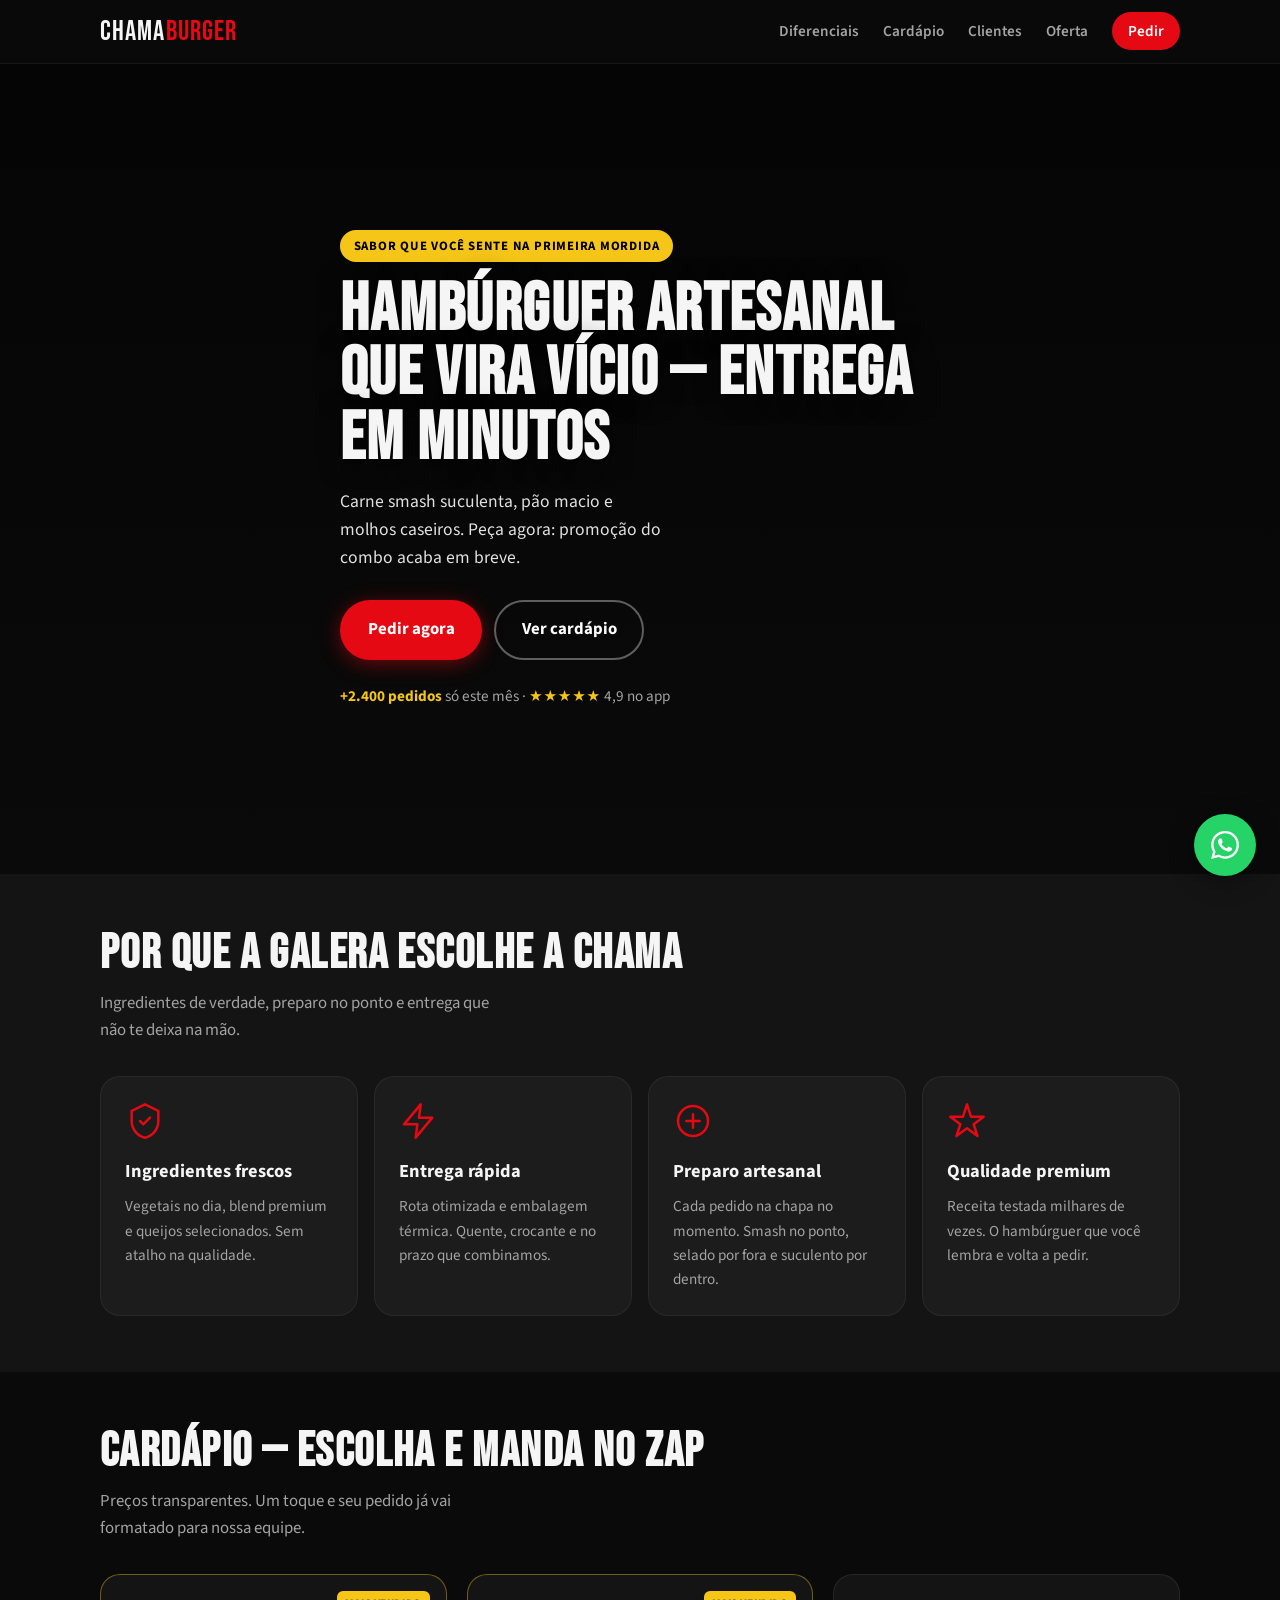
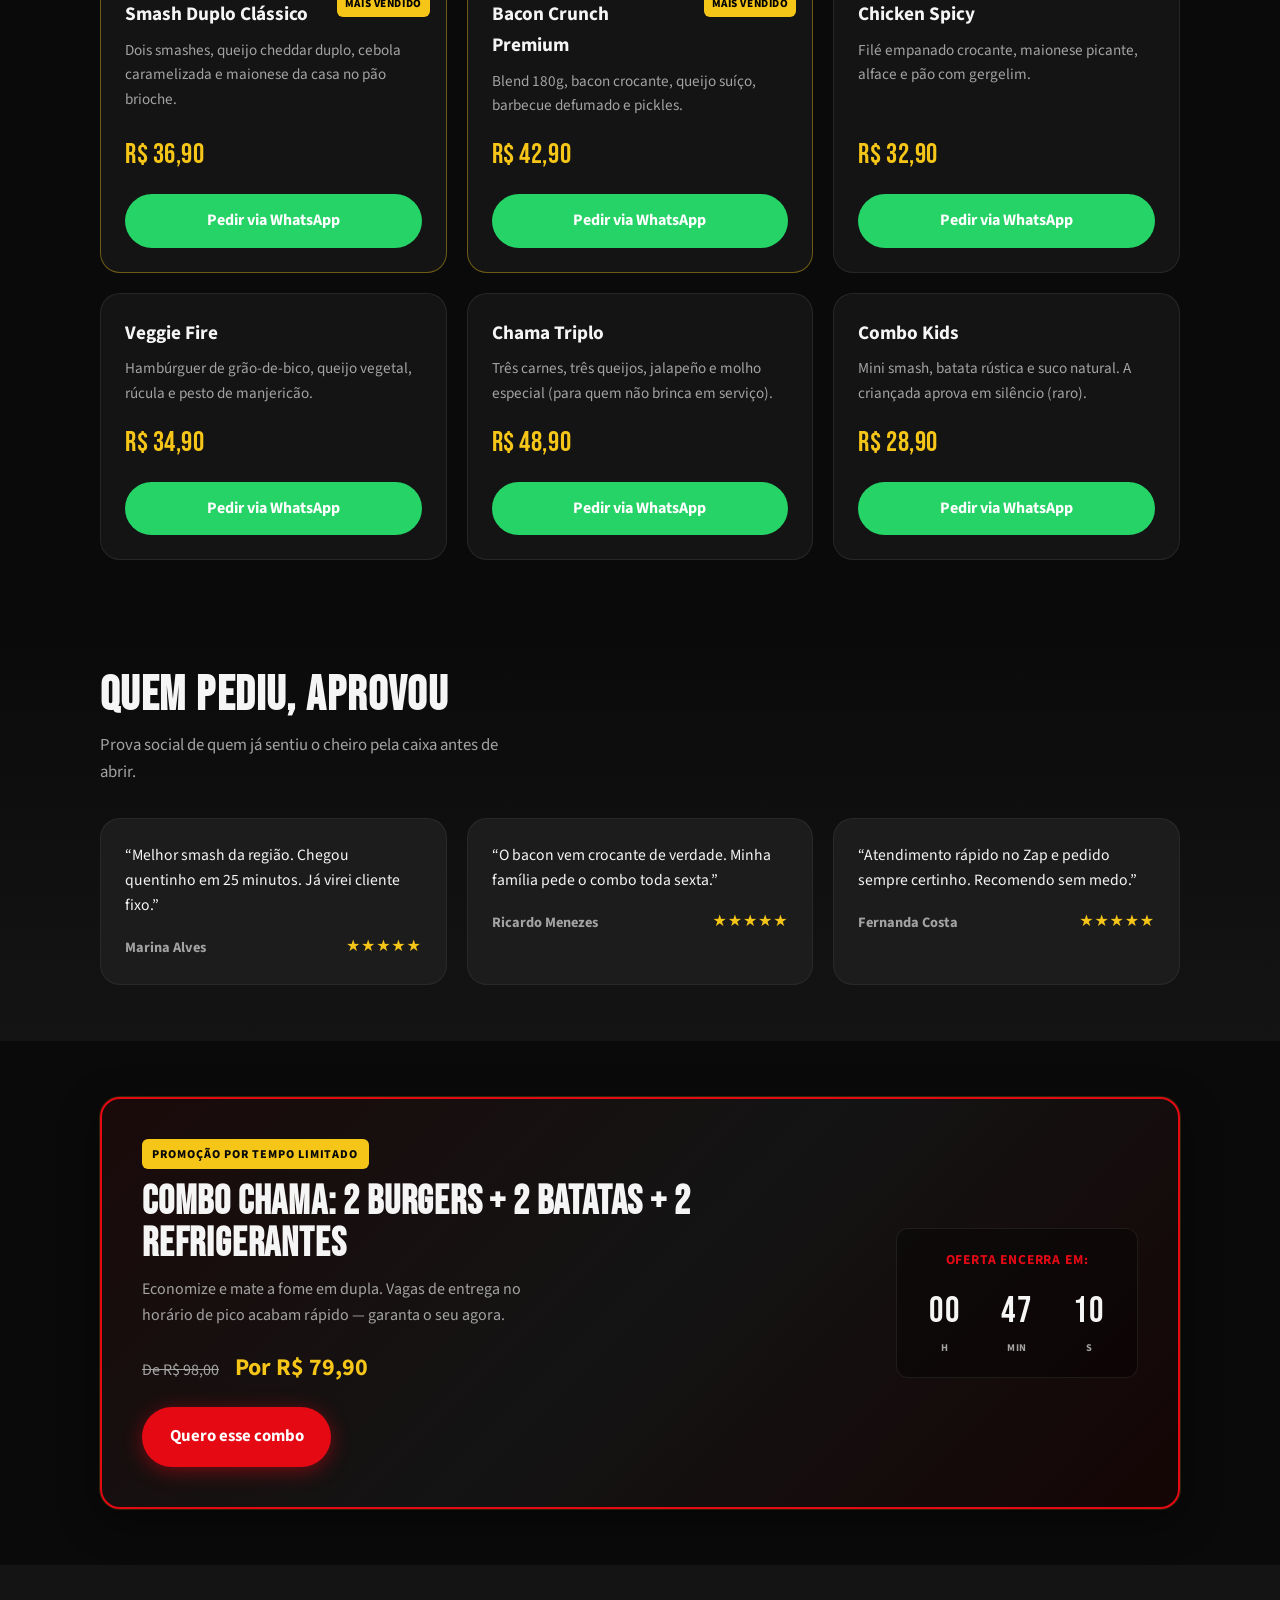
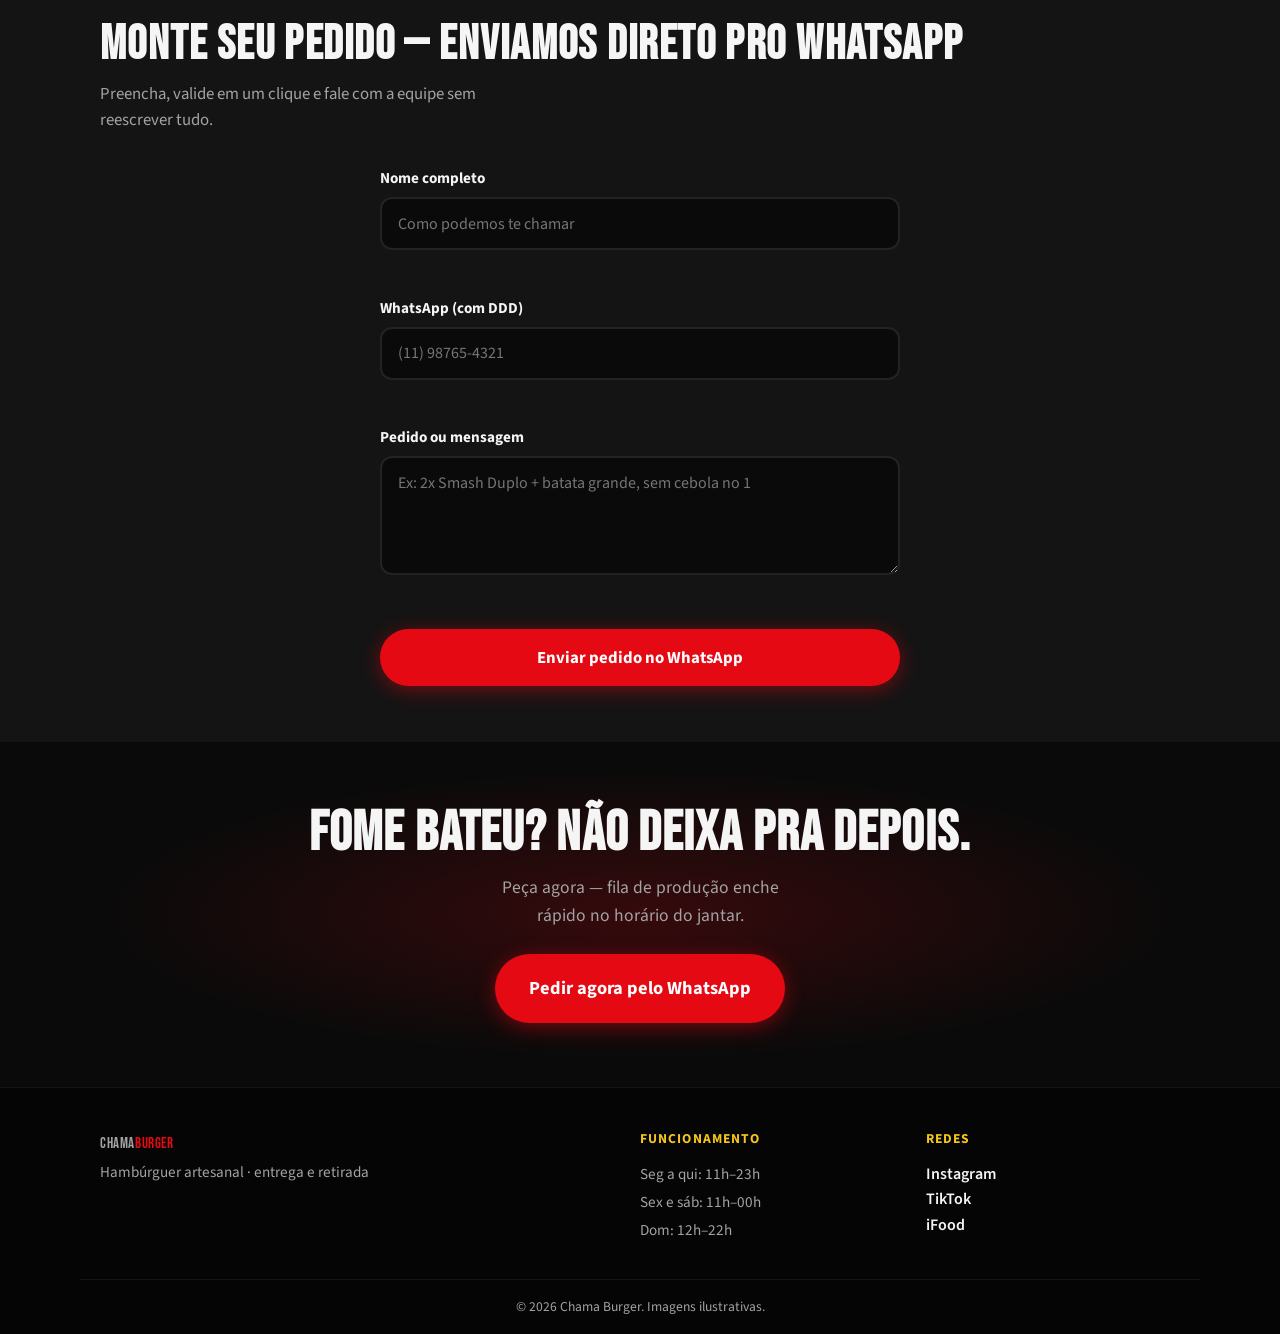
==== index.html @ 18c05765 "projeto Chama-Burger" ====
<!DOCTYPE html>
<html lang="pt-BR">
<head>
  <meta charset="UTF-8">
  <meta name="viewport" content="width=device-width, initial-scale=1.0">
  <meta name="description" content="Hambúrgueres artesanais com ingredientes frescos, entrega rápida e sabor premium. Peça agora pelo WhatsApp e aproveite promoções por tempo limitado.">
  <title>Chama Burger | Hambúrguer Artesanal — Peça Agora com Entrega Rápida</title>
  <link rel="preconnect" href="https://fonts.googleapis.com">
  <link rel="preconnect" href="https://fonts.gstatic.com" crossorigin>
  <link href="https://fonts.googleapis.com/css2?family=Bebas+Neue&family=Source+Sans+3:wght@400;600;700&display=swap" rel="stylesheet">
  <link rel="stylesheet" href="style.css">
</head>
<body>
  <a class="skip-link" href="#conteudo-principal">Ir para o conteúdo</a>

  <header class="site-header" role="banner">
    <div class="container header-inner">
      <a href="#" class="logo" aria-label="Chama Burger — início">Chama<span>Burger</span></a>
      <nav class="nav-main" aria-label="Principal">
        <ul>
          <li><a href="#diferenciais">Diferenciais</a></li>
          <li><a href="#cardapio">Cardápio</a></li>
          <li><a href="#depoimentos">Clientes</a></li>
          <li><a href="#oferta">Oferta</a></li>
          <li><a href="#pedido" class="nav-cta">Pedir</a></li>
        </ul>
      </nav>
      <button type="button" class="nav-toggle" aria-expanded="false" aria-controls="nav-mobile" aria-label="Abrir menu">
        <span></span><span></span><span></span>
      </button>
    </div>
    <div id="nav-mobile" class="nav-mobile" hidden>
      <ul>
        <li><a href="#diferenciais">Diferenciais</a></li>
        <li><a href="#cardapio">Cardápio</a></li>
        <li><a href="#depoimentos">Clientes</a></li>
        <li><a href="#oferta">Oferta</a></li>
        <li><a href="#pedido">Fazer pedido</a></li>
      </ul>
    </div>
  </header>

  <main id="conteudo-principal">
    <section class="hero" aria-labelledby="hero-title">
      <div class="hero-bg" role="img" aria-label="Hambúrguer artesanal em close com queijo derretendo"></div>
      <div class="hero-overlay"></div>
      <div class="container hero-content">
        <p class="hero-badge" data-animate>Sabor que você sente na primeira mordida</p>
        <h1 id="hero-title" class="hero-title" data-animate>Hambúrguer artesanal que vira vício — entrega em minutos</h1>
        <p class="hero-sub" data-animate>Carne smash suculenta, pão macio e molhos caseiros. Peça agora: promoção do combo acaba em breve.</p>
        <div class="hero-actions" data-animate>
          <a href="#pedido" class="btn btn-primary btn-lg">Pedir agora</a>
          <a href="#cardapio" class="btn btn-outline btn-lg">Ver cardápio</a>
        </div>
        <p class="hero-proof" data-animate><strong>+2.400 pedidos</strong> só este mês · <span class="stars" aria-hidden="true">★★★★★</span> 4,9 no app</p>
      </div>
    </section>

    <section id="diferenciais" class="section diferenciais" aria-labelledby="diferenciais-title">
      <div class="container">
        <h2 id="diferenciais-title" class="section-title" data-animate>Por que a galera escolhe a Chama</h2>
        <p class="section-lead" data-animate>Ingredientes de verdade, preparo no ponto e entrega que não te deixa na mão.</p>
        <ul class="benefits-grid">
          <li class="benefit-card" data-animate>
            <span class="benefit-icon" aria-hidden="true">
              <svg width="40" height="40" viewBox="0 0 24 24" fill="none" xmlns="http://www.w3.org/2000/svg"><path d="M12 2L4 6v6c0 5 3.5 9 8 10 4.5-1 8-5 8-10V6l-8-4z" stroke="currentColor" stroke-width="1.5"/><path d="M9 12l2 2 4-4" stroke="currentColor" stroke-width="1.5" stroke-linecap="round"/></svg>
            </span>
            <h3>Ingredientes frescos</h3>
            <p>Vegetais no dia, blend premium e queijos selecionados. Sem atalho na qualidade.</p>
          </li>
          <li class="benefit-card" data-animate>
            <span class="benefit-icon" aria-hidden="true">
              <svg width="40" height="40" viewBox="0 0 24 24" fill="none" xmlns="http://www.w3.org/2000/svg"><path d="M13 2L3 14h8l-1 8 10-12h-8l1-8z" stroke="currentColor" stroke-width="1.5" stroke-linejoin="round"/></svg>
            </span>
            <h3>Entrega rápida</h3>
            <p>Rota otimizada e embalagem térmica. Quente, crocante e no prazo que combinamos.</p>
          </li>
          <li class="benefit-card" data-animate>
            <span class="benefit-icon" aria-hidden="true">
              <svg width="40" height="40" viewBox="0 0 24 24" fill="none" xmlns="http://www.w3.org/2000/svg"><circle cx="12" cy="12" r="9" stroke="currentColor" stroke-width="1.5"/><path d="M8 12h8M12 8v8" stroke="currentColor" stroke-width="1.5" stroke-linecap="round"/></svg>
            </span>
            <h3>Preparo artesanal</h3>
            <p>Cada pedido na chapa no momento. Smash no ponto, selado por fora e suculento por dentro.</p>
          </li>
          <li class="benefit-card" data-animate>
            <span class="benefit-icon" aria-hidden="true">
              <svg width="40" height="40" viewBox="0 0 24 24" fill="none" xmlns="http://www.w3.org/2000/svg"><path d="M12 2l2.4 7.4H22l-6 4.6 2.3 7-6.3-4.6L5.7 21l2.3-7-6-4.6h7.6L12 2z" stroke="currentColor" stroke-width="1.5" stroke-linejoin="round"/></svg>
            </span>
            <h3>Qualidade premium</h3>
            <p>Receita testada milhares de vezes. O hambúrguer que você lembra e volta a pedir.</p>
          </li>
        </ul>
      </div>
    </section>

    <section id="cardapio" class="section cardapio" aria-labelledby="cardapio-title">
      <div class="container">
        <h2 id="cardapio-title" class="section-title" data-animate>Cardápio — escolha e manda no Zap</h2>
        <p class="section-lead" data-animate>Preços transparentes. Um toque e seu pedido já vai formatado para nossa equipe.</p>
        <div class="menu-grid">
          <article class="menu-card menu-card--hit" data-animate>
            <span class="menu-badge">Mais vendido</span>
            <h3>Smash Duplo Clássico</h3>
            <p>Dois smashes, queijo cheddar duplo, cebola caramelizada e maionese da casa no pão brioche.</p>
            <p class="menu-price">R$ 36,90</p>
            <a href="#" class="btn btn-whatsapp menu-wa" data-product="Smash Duplo Clássico" data-price="R$ 36,90">Pedir via WhatsApp</a>
          </article>
          <article class="menu-card menu-card--hit" data-animate>
            <span class="menu-badge">Mais vendido</span>
            <h3>Bacon Crunch Premium</h3>
            <p>Blend 180g, bacon crocante, queijo suíço, barbecue defumado e pickles.</p>
            <p class="menu-price">R$ 42,90</p>
            <a href="#" class="btn btn-whatsapp menu-wa" data-product="Bacon Crunch Premium" data-price="R$ 42,90">Pedir via WhatsApp</a>
          </article>
          <article class="menu-card" data-animate>
            <h3>Chicken Spicy</h3>
            <p>Filé empanado crocante, maionese picante, alface e pão com gergelim.</p>
            <p class="menu-price">R$ 32,90</p>
            <a href="#" class="btn btn-whatsapp menu-wa" data-product="Chicken Spicy" data-price="R$ 32,90">Pedir via WhatsApp</a>
          </article>
          <article class="menu-card" data-animate>
            <h3>Veggie Fire</h3>
            <p>Hambúrguer de grão-de-bico, queijo vegetal, rúcula e pesto de manjericão.</p>
            <p class="menu-price">R$ 34,90</p>
            <a href="#" class="btn btn-whatsapp menu-wa" data-product="Veggie Fire" data-price="R$ 34,90">Pedir via WhatsApp</a>
          </article>
          <article class="menu-card" data-animate>
            <h3>Chama Triplo</h3>
            <p>Três carnes, três queijos, jalapeño e molho especial (para quem não brinca em serviço).</p>
            <p class="menu-price">R$ 48,90</p>
            <a href="#" class="btn btn-whatsapp menu-wa" data-product="Chama Triplo" data-price="R$ 48,90">Pedir via WhatsApp</a>
          </article>
          <article class="menu-card" data-animate>
            <h3>Combo Kids</h3>
            <p>Mini smash, batata rústica e suco natural. A criançada aprova em silêncio (raro).</p>
            <p class="menu-price">R$ 28,90</p>
            <a href="#" class="btn btn-whatsapp menu-wa" data-product="Combo Kids" data-price="R$ 28,90">Pedir via WhatsApp</a>
          </article>
        </div>
      </div>
    </section>

    <section id="depoimentos" class="section depoimentos" aria-labelledby="depoimentos-title">
      <div class="container">
        <h2 id="depoimentos-title" class="section-title" data-animate>Quem pediu, aprovou</h2>
        <p class="section-lead" data-animate>Prova social de quem já sentiu o cheiro pela caixa antes de abrir.</p>
        <div class="testimonials-grid">
          <figure class="testimonial" data-animate>
            <blockquote>“Melhor smash da região. Chegou quentinho em 25 minutos. Já virei cliente fixo.”</blockquote>
            <figcaption>
              <span class="testimonial-name">Marina Alves</span>
              <span class="testimonial-stars" aria-label="5 de 5 estrelas">★★★★★</span>
            </figcaption>
          </figure>
          <figure class="testimonial" data-animate>
            <blockquote>“O bacon vem crocante de verdade. Minha família pede o combo toda sexta.”</blockquote>
            <figcaption>
              <span class="testimonial-name">Ricardo Menezes</span>
              <span class="testimonial-stars" aria-label="5 de 5 estrelas">★★★★★</span>
            </figcaption>
          </figure>
          <figure class="testimonial" data-animate>
            <blockquote>“Atendimento rápido no Zap e pedido sempre certinho. Recomendo sem medo.”</blockquote>
            <figcaption>
              <span class="testimonial-name">Fernanda Costa</span>
              <span class="testimonial-stars" aria-label="5 de 5 estrelas">★★★★★</span>
            </figcaption>
          </figure>
        </div>
      </div>
    </section>

    <section id="oferta" class="section oferta" aria-labelledby="oferta-title">
      <div class="container">
        <div class="oferta-box" data-animate>
          <div class="oferta-content">
            <span class="oferta-tag">Promoção por tempo limitado</span>
            <h2 id="oferta-title" class="oferta-title">Combo Chama: 2 burgers + 2 batatas + 2 refrigerantes</h2>
            <p class="oferta-desc">Economize e mate a fome em dupla. Vagas de entrega no horário de pico acabam rápido — garanta o seu agora.</p>
            <p class="oferta-preco"><span class="oferta-de">De R$ 98,00</span> <strong>Por R$ 79,90</strong></p>
            <a href="#pedido" class="btn btn-primary btn-lg">Quero esse combo</a>
          </div>
          <div class="oferta-timer-wrap" aria-live="polite">
            <p class="oferta-timer-label">Oferta encerra em:</p>
            <div class="countdown" id="countdown" role="timer">
              <span><span id="cd-h">00</span><small>h</small></span>
              <span><span id="cd-m">00</span><small>min</small></span>
              <span><span id="cd-s">00</span><small>s</small></span>
            </div>
          </div>
        </div>
      </div>
    </section>

    <section id="pedido" class="section pedido" aria-labelledby="pedido-title">
      <div class="container">
        <h2 id="pedido-title" class="section-title" data-animate>Monte seu pedido — enviamos direto pro WhatsApp</h2>
        <p class="section-lead" data-animate>Preencha, valide em um clique e fale com a equipe sem reescrever tudo.</p>
        <form class="pedido-form" id="form-pedido" novalidate data-animate>
          <div class="form-group">
            <label for="nome">Nome completo</label>
            <input type="text" id="nome" name="nome" autocomplete="name" required placeholder="Como podemos te chamar">
            <span class="field-error" id="err-nome" role="alert"></span>
          </div>
          <div class="form-group">
            <label for="telefone">WhatsApp (com DDD)</label>
            <input type="tel" id="telefone" name="telefone" autocomplete="tel" required inputmode="numeric" placeholder="(11) 98765-4321">
            <span class="field-error" id="err-telefone" role="alert"></span>
          </div>
          <div class="form-group">
            <label for="mensagem">Pedido ou mensagem</label>
            <textarea id="mensagem" name="mensagem" rows="4" required placeholder="Ex: 2x Smash Duplo + batata grande, sem cebola no 1"></textarea>
            <span class="field-error" id="err-mensagem" role="alert"></span>
          </div>
          <p class="form-success" id="form-success" role="status" hidden>Pedido pronto para enviar! Abrindo o WhatsApp…</p>
          <button type="submit" class="btn btn-primary btn-lg btn-block" id="btn-enviar">Enviar pedido no WhatsApp</button>
        </form>
      </div>
    </section>

    <section class="section cta-final" aria-labelledby="cta-final-title">
      <div class="container cta-final-inner" data-animate>
        <h2 id="cta-final-title" class="cta-final-title">Fome bateu? Não deixa pra depois.</h2>
        <p class="cta-final-text">Peça agora — fila de produção enche rápido no horário do jantar.</p>
        <a href="#pedido" class="btn btn-primary btn-xl">Pedir agora pelo WhatsApp</a>
      </div>
    </section>
  </main>

  <footer class="site-footer" role="contentinfo">
    <div class="container footer-grid">
      <div class="footer-brand">
        <p class="logo footer-logo">Chama<span>Burger</span></p>
        <p>Hambúrguer artesanal · entrega e retirada</p>
      </div>
      <div>
        <h3 class="footer-heading">Funcionamento</h3>
        <p>Seg a qui: 11h–23h</p>
        <p>Sex e sáb: 11h–00h</p>
        <p>Dom: 12h–22h</p>
      </div>
      <div>
        <h3 class="footer-heading">Redes</h3>
        <ul class="footer-social">
          <li><a href="#" rel="noopener noreferrer">Instagram</a></li>
          <li><a href="#" rel="noopener noreferrer">TikTok</a></li>
          <li><a href="#" rel="noopener noreferrer">iFood</a></li>
        </ul>
      </div>
    </div>
    <div class="container footer-bottom">
      <p>© 2026 Chama Burger. Imagens ilustrativas.</p>
    </div>
  </footer>

  <a href="#" class="whatsapp-float" id="whatsapp-float" aria-label="Abrir WhatsApp para pedir" title="Pedir no WhatsApp">
    <svg width="28" height="28" viewBox="0 0 24 24" fill="currentColor" xmlns="http://www.w3.org/2000/svg" aria-hidden="true"><path d="M17.472 14.382c-.297-.149-1.758-.867-2.03-.967-.273-.099-.471-.148-.67.15-.197.297-.767.966-.94 1.164-.173.199-.347.223-.644.075-.297-.15-1.255-.463-2.39-1.475-.883-.788-1.48-1.761-1.653-2.059-.173-.297-.018-.458.13-.606.134-.133.298-.347.446-.52.149-.174.198-.298.298-.497.099-.198.05-.371-.025-.52-.075-.149-.669-1.612-.916-2.207-.242-.579-.487-.5-.669-.51-.173-.008-.371-.01-.57-.01-.198 0-.52.074-.792.372-.272.297-1.04 1.016-1.04 2.479 0 1.462 1.065 2.875 1.213 3.074.149.198 2.096 3.2 5.077 4.487.709.306 1.262.489 1.694.625.712.227 1.36.195 1.871.118.571-.085 1.758-.719 2.006-1.413.248-.694.248-1.289.173-1.413-.074-.124-.272-.198-.57-.347m-5.421 7.403h-.004a9.87 9.87 0 01-5.031-1.378l-.361-.214-3.741.982.998-3.648-.235-.374a9.86 9.86 0 01-1.51-5.26c.001-5.45 4.436-9.884 9.888-9.884 2.64 0 5.122 1.03 6.988 2.898a9.825 9.825 0 012.893 6.994c-.003 5.45-4.435 9.884-9.885 9.884m8.413-18.297A11.815 11.815 0 0012.05 0C5.495 0 .16 5.335.157 11.892c0 2.096.547 4.142 1.588 5.945L.057 24l6.305-1.654a11.882 11.882 0 005.683 1.448h.005c6.554 0 11.89-5.335 11.893-11.893a11.821 11.821 0 00-3.48-8.413z"/></svg>
  </a>

  <script src="script.js" defer></script>
</body>
</html>
---- style.css ----
/* Chama Burger — mobile-first, alta conversão */

:root {
  --color-bg: #0a0a0a;
  --color-surface: #141414;
  --color-surface-2: #1c1c1c;
  --color-text: #f5f5f5;
  --color-muted: #a3a3a3;
  --color-accent: #e50914;
  --color-accent-hover: #ff1a26;
  --color-yellow: #f5c518;
  --color-yellow-dim: #c9a012;
  --font-display: "Bebas Neue", system-ui, sans-serif;
  --font-body: "Source Sans 3", system-ui, sans-serif;
  --radius: 12px;
  --radius-lg: 20px;
  --shadow: 0 12px 40px rgba(0, 0, 0, 0.45);
  --transition: 0.2s ease;
  --header-h: 64px;
}

*,
*::before,
*::after {
  box-sizing: border-box;
}

html {
  scroll-behavior: smooth;
}

@media (prefers-reduced-motion: reduce) {
  html {
    scroll-behavior: auto;
  }
  [data-animate] {
    opacity: 1 !important;
    transform: none !important;
  }
}

body {
  margin: 0;
  font-family: var(--font-body);
  font-size: 1rem;
  line-height: 1.6;
  color: var(--color-text);
  background: var(--color-bg);
  -webkit-font-smoothing: antialiased;
}

img {
  max-width: 100%;
  height: auto;
  display: block;
}

a {
  color: var(--color-yellow);
  text-decoration: none;
}

a:hover {
  text-decoration: underline;
}

.skip-link {
  position: absolute;
  left: -9999px;
  top: 0;
  z-index: 9999;
  padding: 0.75rem 1rem;
  background: var(--color-yellow);
  color: #000;
  font-weight: 700;
}

.skip-link:focus {
  left: 0;
}

.container {
  width: 100%;
  max-width: 1120px;
  margin-inline: auto;
  padding-inline: 1.25rem;
}

/* Header */
.site-header {
  position: sticky;
  top: 0;
  z-index: 100;
  height: var(--header-h);
  background: rgba(10, 10, 10, 0.92);
  backdrop-filter: blur(10px);
  border-bottom: 1px solid rgba(255, 255, 255, 0.06);
}

.header-inner {
  display: flex;
  align-items: center;
  justify-content: space-between;
  height: var(--header-h);
}

.logo {
  font-family: var(--font-display);
  font-size: 1.75rem;
  letter-spacing: 0.04em;
  color: var(--color-text);
  text-decoration: none;
}

.logo span {
  color: var(--color-accent);
}

.nav-main {
  display: none;
}

.nav-main ul {
  list-style: none;
  margin: 0;
  padding: 0;
  display: flex;
  gap: 1.5rem;
  align-items: center;
}

.nav-main a {
  color: var(--color-muted);
  font-weight: 600;
  font-size: 0.95rem;
  text-decoration: none;
}

.nav-main a:hover {
  color: var(--color-text);
}

.nav-cta {
  background: var(--color-accent);
  color: #fff !important;
  padding: 0.5rem 1rem;
  border-radius: 999px;
}

.nav-cta:hover {
  background: var(--color-accent-hover);
  color: #fff !important;
}

.nav-toggle {
  width: 44px;
  height: 44px;
  border: none;
  background: transparent;
  cursor: pointer;
  display: flex;
  flex-direction: column;
  justify-content: center;
  gap: 6px;
  padding: 0;
}

.nav-toggle span {
  display: block;
  height: 3px;
  width: 24px;
  background: var(--color-text);
  border-radius: 2px;
  margin-inline: auto;
  transition: transform var(--transition), opacity var(--transition);
}

.nav-toggle[aria-expanded="true"] span:nth-child(1) {
  transform: translateY(9px) rotate(45deg);
}

.nav-toggle[aria-expanded="true"] span:nth-child(2) {
  opacity: 0;
}

.nav-toggle[aria-expanded="true"] span:nth-child(3) {
  transform: translateY(-9px) rotate(-45deg);
}

.nav-mobile {
  position: absolute;
  left: 0;
  right: 0;
  top: var(--header-h);
  background: var(--color-surface);
  border-bottom: 1px solid rgba(255, 255, 255, 0.08);
  padding: 1rem 1.25rem 1.25rem;
}

.nav-mobile[hidden] {
  display: none;
}

.nav-mobile ul {
  list-style: none;
  margin: 0;
  padding: 0;
}

.nav-mobile a {
  display: block;
  padding: 0.75rem 0;
  color: var(--color-text);
  font-weight: 600;
  border-bottom: 1px solid rgba(255, 255, 255, 0.06);
  text-decoration: none;
}

@media (min-width: 900px) {
  .nav-toggle {
    display: none;
  }
  .nav-main {
    display: block;
  }
  .nav-mobile {
    display: none !important;
  }
}

/* Buttons */
.btn {
  display: inline-flex;
  align-items: center;
  justify-content: center;
  gap: 0.5rem;
  font-family: var(--font-body);
  font-weight: 700;
  font-size: 1rem;
  padding: 0.75rem 1.35rem;
  border-radius: 999px;
  border: 2px solid transparent;
  cursor: pointer;
  text-decoration: none;
  transition: background var(--transition), color var(--transition), border-color var(--transition), transform var(--transition), box-shadow var(--transition);
}

.btn:hover {
  transform: translateY(-2px);
  text-decoration: none;
}

.btn:active {
  transform: translateY(0);
}

.btn-primary {
  background: var(--color-accent);
  color: #fff;
  box-shadow: 0 4px 20px rgba(229, 9, 20, 0.45);
}

.btn-primary:hover {
  background: var(--color-accent-hover);
  color: #fff;
  box-shadow: 0 8px 28px rgba(229, 9, 20, 0.55);
}

.btn-outline {
  background: transparent;
  color: #fff;
  border-color: rgba(255, 255, 255, 0.35);
}

.btn-outline:hover {
  border-color: var(--color-yellow);
  color: var(--color-yellow);
}

.btn-whatsapp {
  background: #25d366;
  color: #fff;
  width: 100%;
}

.btn-whatsapp:hover {
  background: #1ebe57;
  color: #fff;
}

.btn-lg {
  padding: 0.9rem 1.6rem;
  font-size: 1.05rem;
}

.btn-xl {
  padding: 1.1rem 2rem;
  font-size: 1.15rem;
}

.btn-block {
  width: 100%;
}

/* Hero */
.hero {
  position: relative;
  min-height: 88vh;
  display: flex;
  align-items: center;
  padding-block: 5rem 4rem;
  overflow: hidden;
}

.hero-bg {
  position: absolute;
  inset: 0;
  background:
    url("https://images.unsplash.com/photo-1568901346375-23c9450c58cd?w=1200&q=80&auto=format&fit=crop") center / cover no-repeat;
}

.hero-overlay {
  position: absolute;
  inset: 0;
  background: linear-gradient(180deg, rgba(0, 0, 0, 0.55) 0%, rgba(10, 10, 10, 0.92) 100%);
}

.hero-content {
  position: relative;
  z-index: 1;
  max-width: 40rem;
}

.hero-badge {
  display: inline-block;
  margin: 0 0 1rem;
  padding: 0.35rem 0.85rem;
  font-size: 0.8rem;
  font-weight: 700;
  text-transform: uppercase;
  letter-spacing: 0.06em;
  color: #000;
  background: var(--color-yellow);
  border-radius: 999px;
}

.hero-title {
  font-family: var(--font-display);
  font-size: clamp(2.5rem, 9vw, 4.25rem);
  line-height: 0.95;
  letter-spacing: 0.02em;
  margin: 0 0 1rem;
  text-shadow: 0 4px 24px rgba(0, 0, 0, 0.6);
}

.hero-sub {
  margin: 0 0 1.75rem;
  font-size: 1.1rem;
  color: rgba(255, 255, 255, 0.88);
  max-width: 36ch;
}

.hero-actions {
  display: flex;
  flex-wrap: wrap;
  gap: 0.75rem;
  margin-bottom: 1.5rem;
}

.hero-proof {
  margin: 0;
  font-size: 0.95rem;
  color: var(--color-muted);
}

.hero-proof strong {
  color: var(--color-yellow);
}

.stars {
  color: var(--color-yellow);
  letter-spacing: 0.05em;
}

@media (min-width: 768px) {
  .hero {
    min-height: 90vh;
    padding-block: 6rem;
  }
  .hero-bg {
    background-image: url("https://images.unsplash.com/photo-1568901346375-23c9450c58cd?w=1600&q=80&auto=format&fit=crop");
  }
}

/* Sections */
.section {
  padding-block: 3.5rem;
}

.section-title {
  font-family: var(--font-display);
  font-size: clamp(2rem, 5vw, 3rem);
  letter-spacing: 0.03em;
  margin: 0 0 0.75rem;
  line-height: 1;
}

.section-lead {
  margin: 0 0 2rem;
  color: var(--color-muted);
  font-size: 1.05rem;
  max-width: 52ch;
}

/* Diferenciais */
.diferenciais {
  background: var(--color-surface);
}

.benefits-grid {
  list-style: none;
  margin: 0;
  padding: 0;
  display: grid;
  gap: 1rem;
}

@media (min-width: 600px) {
  .benefits-grid {
    grid-template-columns: repeat(2, 1fr);
  }
}

@media (min-width: 900px) {
  .benefits-grid {
    grid-template-columns: repeat(4, 1fr);
  }
}

.benefit-card {
  background: var(--color-surface-2);
  border: 1px solid rgba(255, 255, 255, 0.06);
  border-radius: var(--radius-lg);
  padding: 1.5rem;
  transition: border-color var(--transition), transform var(--transition);
}

.benefit-card:hover {
  border-color: rgba(245, 197, 24, 0.35);
  transform: translateY(-4px);
}

.benefit-icon {
  display: flex;
  color: var(--color-accent);
  margin-bottom: 1rem;
}

.benefit-card h3 {
  margin: 0 0 0.5rem;
  font-size: 1.15rem;
}

.benefit-card p {
  margin: 0;
  color: var(--color-muted);
  font-size: 0.95rem;
}

/* Cardápio */
.menu-grid {
  display: grid;
  gap: 1.25rem;
}

@media (min-width: 600px) {
  .menu-grid {
    grid-template-columns: repeat(2, 1fr);
  }
}

@media (min-width: 900px) {
  .menu-grid {
    grid-template-columns: repeat(3, 1fr);
  }
}

.menu-card {
  position: relative;
  background: var(--color-surface);
  border: 1px solid rgba(255, 255, 255, 0.08);
  border-radius: var(--radius-lg);
  padding: 1.5rem;
  display: flex;
  flex-direction: column;
  transition: box-shadow var(--transition), border-color var(--transition);
}

.menu-card:hover {
  box-shadow: var(--shadow);
  border-color: rgba(229, 9, 20, 0.35);
}

.menu-card--hit {
  border-color: rgba(245, 197, 24, 0.4);
}

.menu-badge {
  position: absolute;
  top: 1rem;
  right: 1rem;
  font-size: 0.7rem;
  font-weight: 800;
  text-transform: uppercase;
  letter-spacing: 0.05em;
  background: var(--color-yellow);
  color: #000;
  padding: 0.25rem 0.5rem;
  border-radius: 6px;
}

.menu-card h3 {
  margin: 0 0 0.5rem;
  font-size: 1.2rem;
  padding-right: 0.5rem;
}

.menu-card--hit h3 {
  padding-right: 6.5rem;
}

.menu-card p:not(.menu-price) {
  margin: 0 0 1rem;
  color: var(--color-muted);
  font-size: 0.95rem;
  flex: 1;
}

.menu-price {
  margin: 0 0 1rem;
  font-family: var(--font-display);
  font-size: 1.75rem;
  letter-spacing: 0.02em;
  color: var(--color-yellow);
}

/* Depoimentos */
.depoimentos {
  background: linear-gradient(180deg, var(--color-bg) 0%, var(--color-surface) 100%);
}

.testimonials-grid {
  display: grid;
  gap: 1.25rem;
}

@media (min-width: 768px) {
  .testimonials-grid {
    grid-template-columns: repeat(3, 1fr);
  }
}

.testimonial {
  margin: 0;
  background: var(--color-surface-2);
  border-radius: var(--radius-lg);
  padding: 1.5rem;
  border: 1px solid rgba(255, 255, 255, 0.06);
}

.testimonial blockquote {
  margin: 0 0 1rem;
  font-style: normal;
  font-size: 0.98rem;
  color: var(--color-text);
}

.testimonial figcaption {
  display: flex;
  justify-content: space-between;
  align-items: center;
  flex-wrap: wrap;
  gap: 0.5rem;
}

.testimonial-name {
  font-weight: 700;
  color: var(--color-muted);
  font-size: 0.9rem;
}

.testimonial-stars {
  color: var(--color-yellow);
  letter-spacing: 0.05em;
}

/* Oferta */
.oferta-box {
  display: grid;
  gap: 2rem;
  background: linear-gradient(135deg, #1a0a0a 0%, var(--color-surface) 50%, #150505 100%);
  border: 2px solid var(--color-accent);
  border-radius: var(--radius-lg);
  padding: 2rem 1.5rem;
  box-shadow: 0 0 0 1px rgba(245, 197, 24, 0.15), var(--shadow);
}

@media (min-width: 768px) {
  .oferta-box {
    grid-template-columns: 1fr auto;
    align-items: center;
    padding: 2.5rem;
  }
}

.oferta-tag {
  display: inline-block;
  font-size: 0.75rem;
  font-weight: 800;
  text-transform: uppercase;
  letter-spacing: 0.08em;
  color: var(--color-bg);
  background: var(--color-yellow);
  padding: 0.35rem 0.65rem;
  border-radius: 6px;
  margin-bottom: 0.75rem;
}

.oferta-title {
  font-family: var(--font-display);
  font-size: clamp(1.75rem, 4vw, 2.5rem);
  letter-spacing: 0.02em;
  margin: 0 0 0.75rem;
  line-height: 1.05;
}

.oferta-desc {
  margin: 0 0 1.25rem;
  color: var(--color-muted);
  max-width: 48ch;
}

.oferta-preco {
  margin: 0 0 1.25rem;
  font-size: 1.25rem;
}

.oferta-de {
  text-decoration: line-through;
  color: var(--color-muted);
  margin-right: 0.75rem;
  font-size: 1rem;
}

.oferta-preco strong {
  color: var(--color-yellow);
  font-size: 1.5rem;
}

.oferta-timer-wrap {
  text-align: center;
  padding: 1.25rem;
  background: rgba(0, 0, 0, 0.35);
  border-radius: var(--radius);
  border: 1px solid rgba(255, 255, 255, 0.08);
}

.oferta-timer-label {
  margin: 0 0 0.75rem;
  font-size: 0.85rem;
  font-weight: 700;
  text-transform: uppercase;
  letter-spacing: 0.06em;
  color: var(--color-accent);
}

.countdown {
  display: flex;
  justify-content: center;
  gap: 1rem;
  font-family: var(--font-display);
  font-size: 2.25rem;
  letter-spacing: 0.05em;
}

.countdown > span {
  display: flex;
  flex-direction: column;
  align-items: center;
  min-width: 3.5rem;
}

.countdown small {
  font-family: var(--font-body);
  font-size: 0.65rem;
  font-weight: 700;
  text-transform: uppercase;
  color: var(--color-muted);
  letter-spacing: 0.05em;
}

/* Form */
.pedido {
  background: var(--color-surface);
}

.pedido-form {
  max-width: 520px;
  margin: 0 auto;
}

.form-group {
  margin-bottom: 1.25rem;
}

.form-group label {
  display: block;
  margin-bottom: 0.4rem;
  font-weight: 700;
  font-size: 0.95rem;
}

.form-group input,
.form-group textarea {
  width: 100%;
  padding: 0.85rem 1rem;
  font-family: inherit;
  font-size: 1rem;
  color: var(--color-text);
  background: var(--color-bg);
  border: 2px solid rgba(255, 255, 255, 0.1);
  border-radius: var(--radius);
  transition: border-color var(--transition), box-shadow var(--transition);
}

.form-group input:focus,
.form-group textarea:focus {
  outline: none;
  border-color: var(--color-yellow);
  box-shadow: 0 0 0 3px rgba(245, 197, 24, 0.2);
}

.form-group input.is-invalid,
.form-group textarea.is-invalid {
  border-color: var(--color-accent);
}

.field-error {
  display: block;
  min-height: 1.25rem;
  margin-top: 0.35rem;
  font-size: 0.85rem;
  font-weight: 600;
  color: var(--color-accent);
}

.form-success {
  padding: 0.85rem 1rem;
  margin-bottom: 1rem;
  background: rgba(37, 211, 102, 0.15);
  border: 1px solid #25d366;
  border-radius: var(--radius);
  color: #6ee7a0;
  font-weight: 700;
}

/* CTA final */
.cta-final {
  text-align: center;
  padding-block: 4rem;
  background: radial-gradient(ellipse at center, rgba(229, 9, 20, 0.2) 0%, transparent 60%), var(--color-bg);
}

.cta-final-title {
  font-family: var(--font-display);
  font-size: clamp(2rem, 6vw, 3.5rem);
  margin: 0 0 0.75rem;
  letter-spacing: 0.02em;
  line-height: 1;
}

.cta-final-text {
  margin: 0 auto 1.5rem;
  color: var(--color-muted);
  font-size: 1.1rem;
  max-width: 36ch;
}

/* Footer */
.site-footer {
  background: #050505;
  padding-block: 2.5rem 1rem;
  border-top: 1px solid rgba(255, 255, 255, 0.06);
}

.footer-grid {
  display: grid;
  gap: 2rem;
  margin-bottom: 2rem;
}

@media (min-width: 600px) {
  .footer-grid {
    grid-template-columns: 2fr 1fr 1fr;
  }
}

.footer-logo {
  margin: 0 0 0.5rem;
}

.footer-brand p:last-child {
  margin: 0;
  color: var(--color-muted);
  font-size: 0.95rem;
}

.footer-heading {
  margin: 0 0 0.75rem;
  font-size: 0.85rem;
  text-transform: uppercase;
  letter-spacing: 0.08em;
  color: var(--color-yellow);
}

.site-footer p {
  margin: 0.25rem 0;
  color: var(--color-muted);
  font-size: 0.95rem;
}

.footer-social {
  list-style: none;
  margin: 0;
  padding: 0;
}

.footer-social a {
  color: var(--color-text);
  font-weight: 600;
}

.footer-bottom {
  padding-top: 1rem;
  border-top: 1px solid rgba(255, 255, 255, 0.06);
  text-align: center;
}

.footer-bottom p {
  margin: 0;
  font-size: 0.85rem;
  color: var(--color-muted);
}

/* WhatsApp flutuante */
.whatsapp-float {
  position: fixed;
  right: 1rem;
  bottom: 1rem;
  z-index: 200;
  width: 58px;
  height: 58px;
  border-radius: 50%;
  background: #25d366;
  color: #fff;
  display: flex;
  align-items: center;
  justify-content: center;
  box-shadow: 0 6px 24px rgba(0, 0, 0, 0.4);
  transition: transform var(--transition), box-shadow var(--transition);
}

.whatsapp-float:hover {
  transform: scale(1.08);
  box-shadow: 0 8px 28px rgba(37, 211, 102, 0.5);
}

@media (min-width: 768px) {
  .whatsapp-float {
    right: 1.5rem;
    bottom: 1.5rem;
    width: 62px;
    height: 62px;
  }
}

/* Scroll animations */
[data-animate] {
  opacity: 0;
  transform: translateY(20px);
  transition: opacity 0.55s ease, transform 0.55s ease;
}

[data-animate].is-visible {
  opacity: 1;
  transform: translateY(0);
}
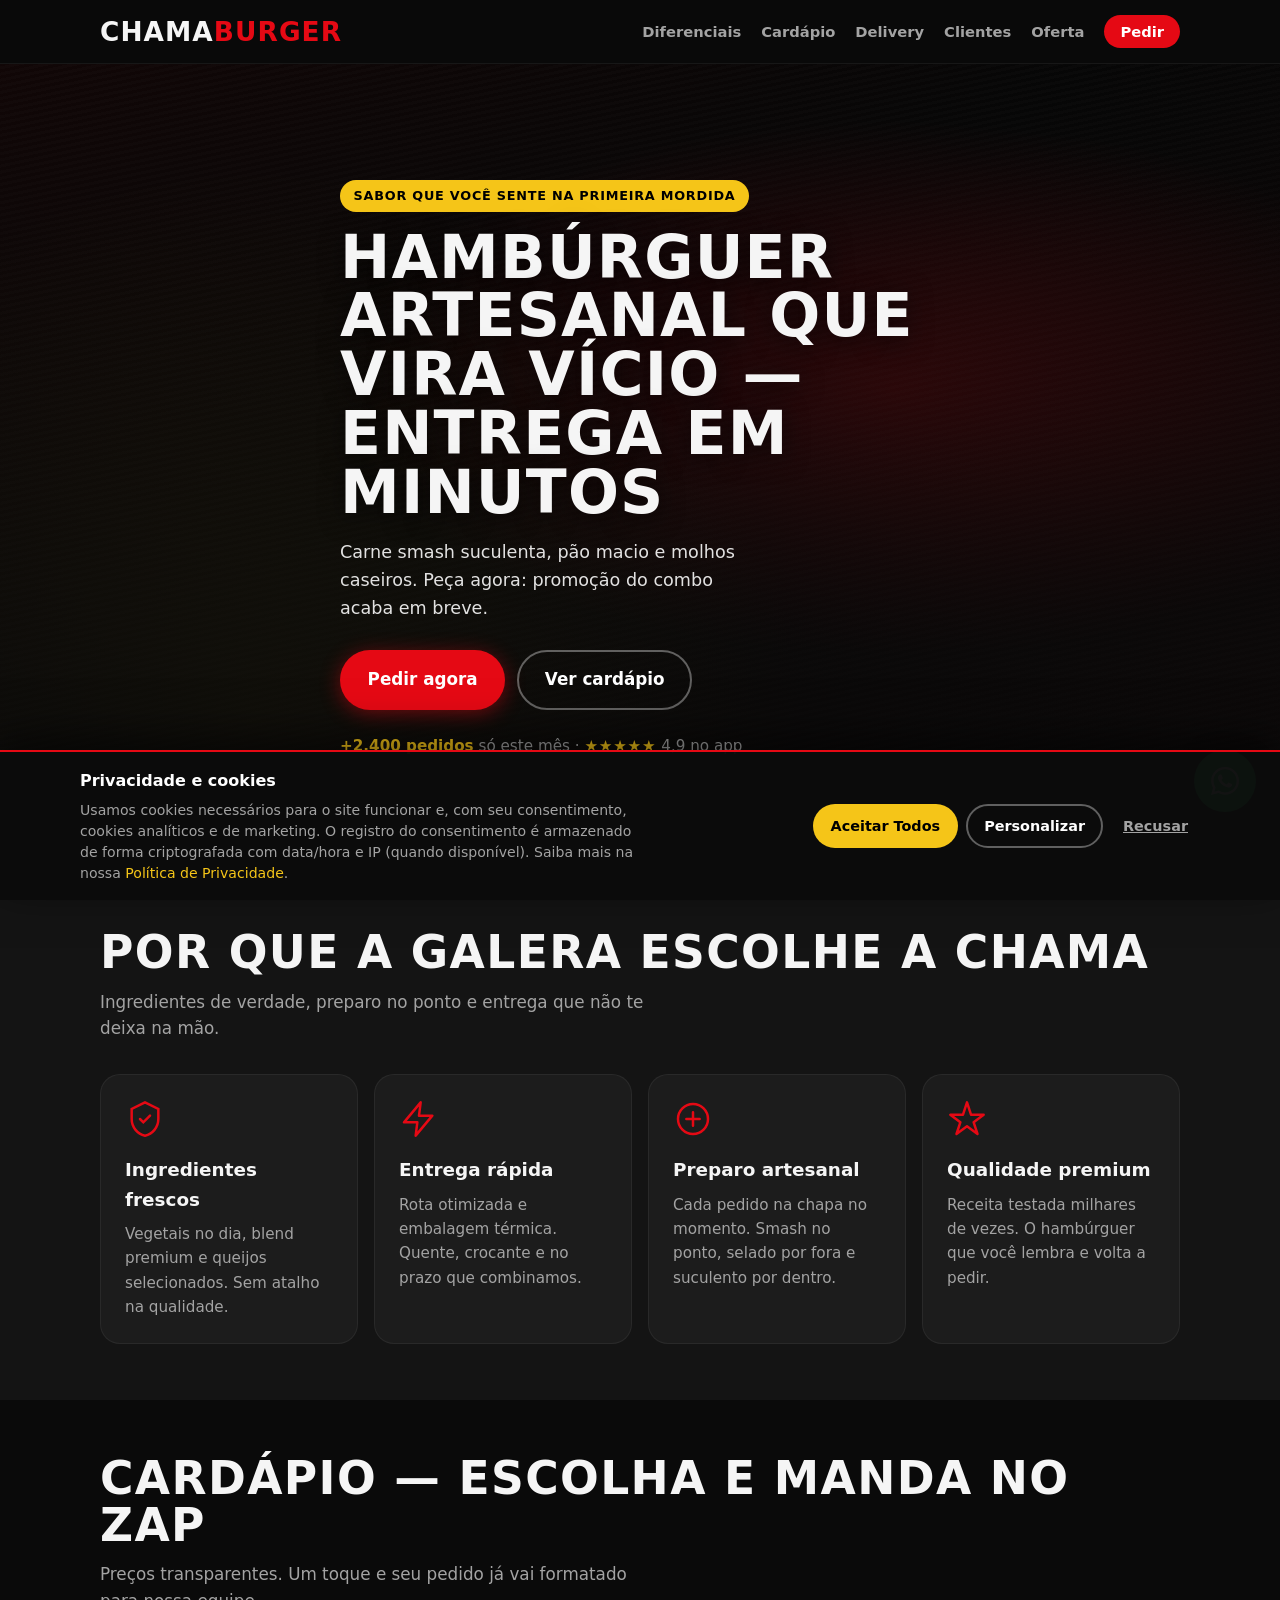
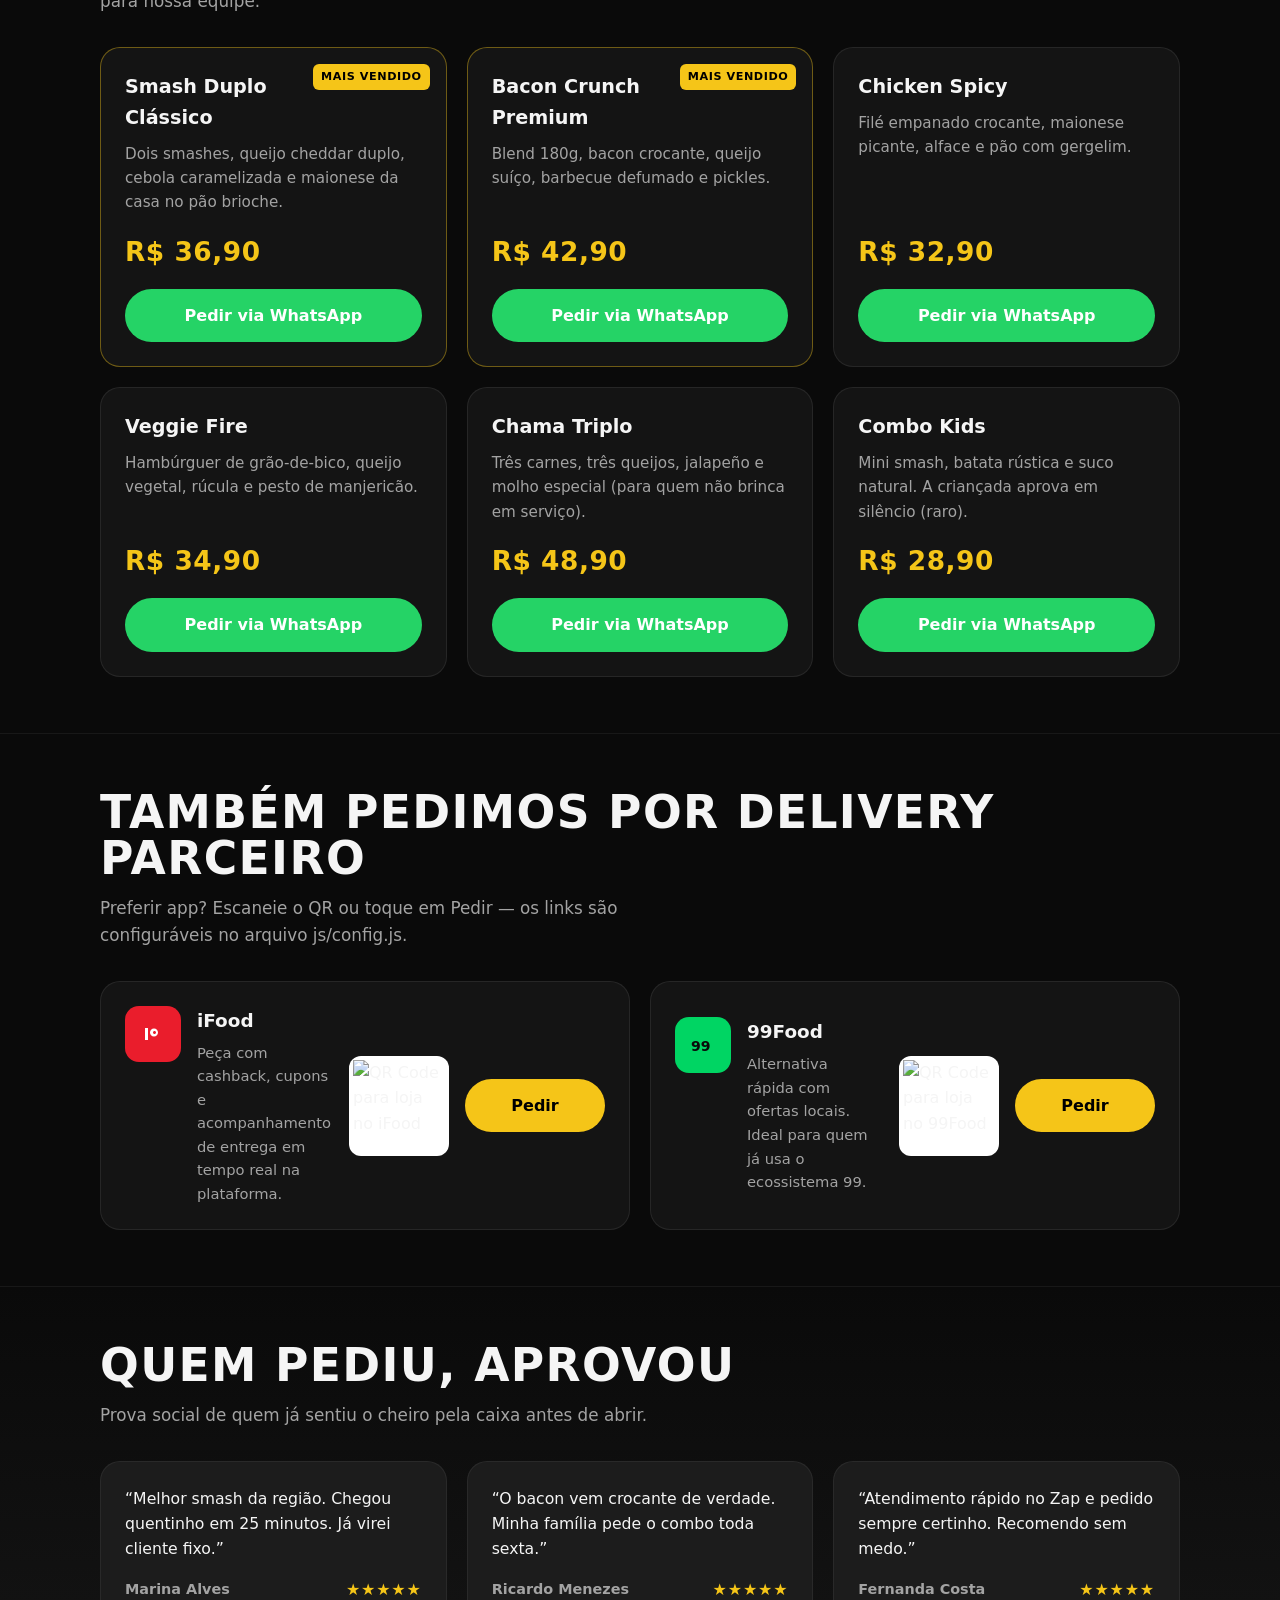
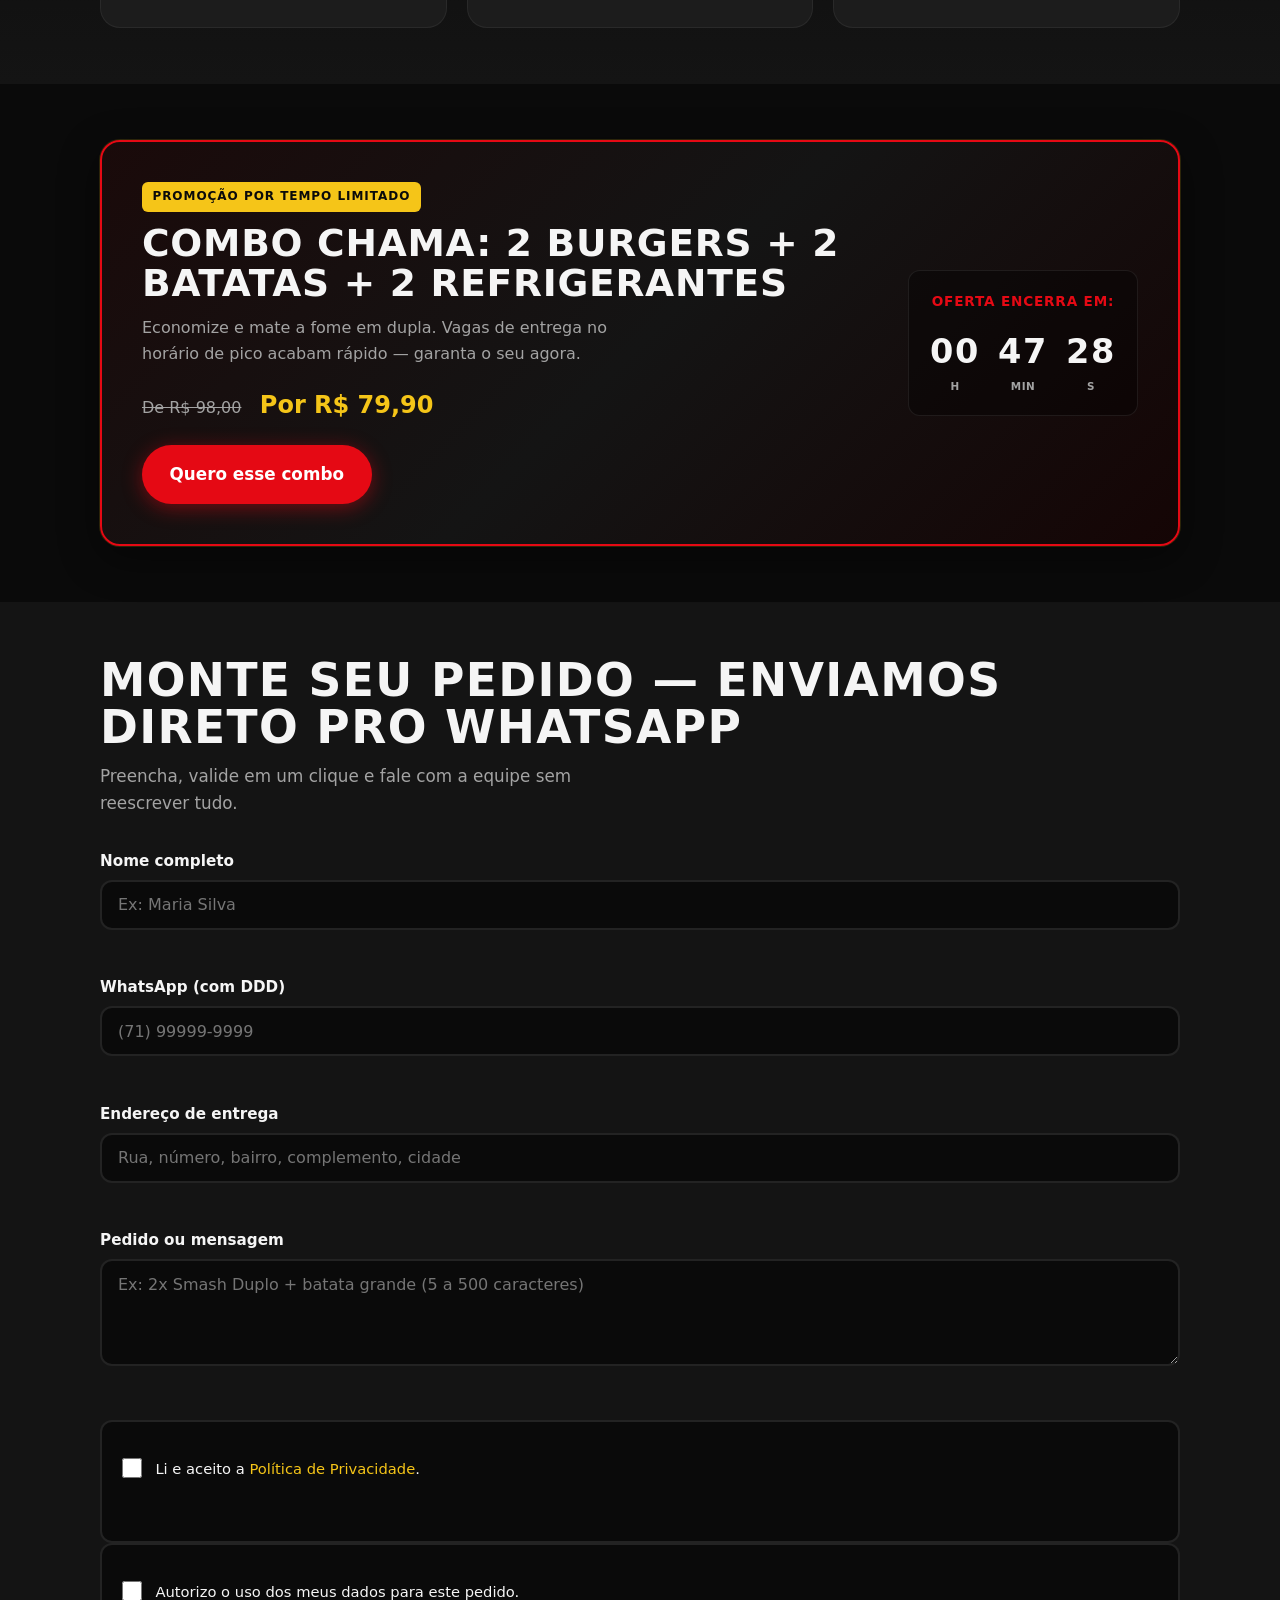
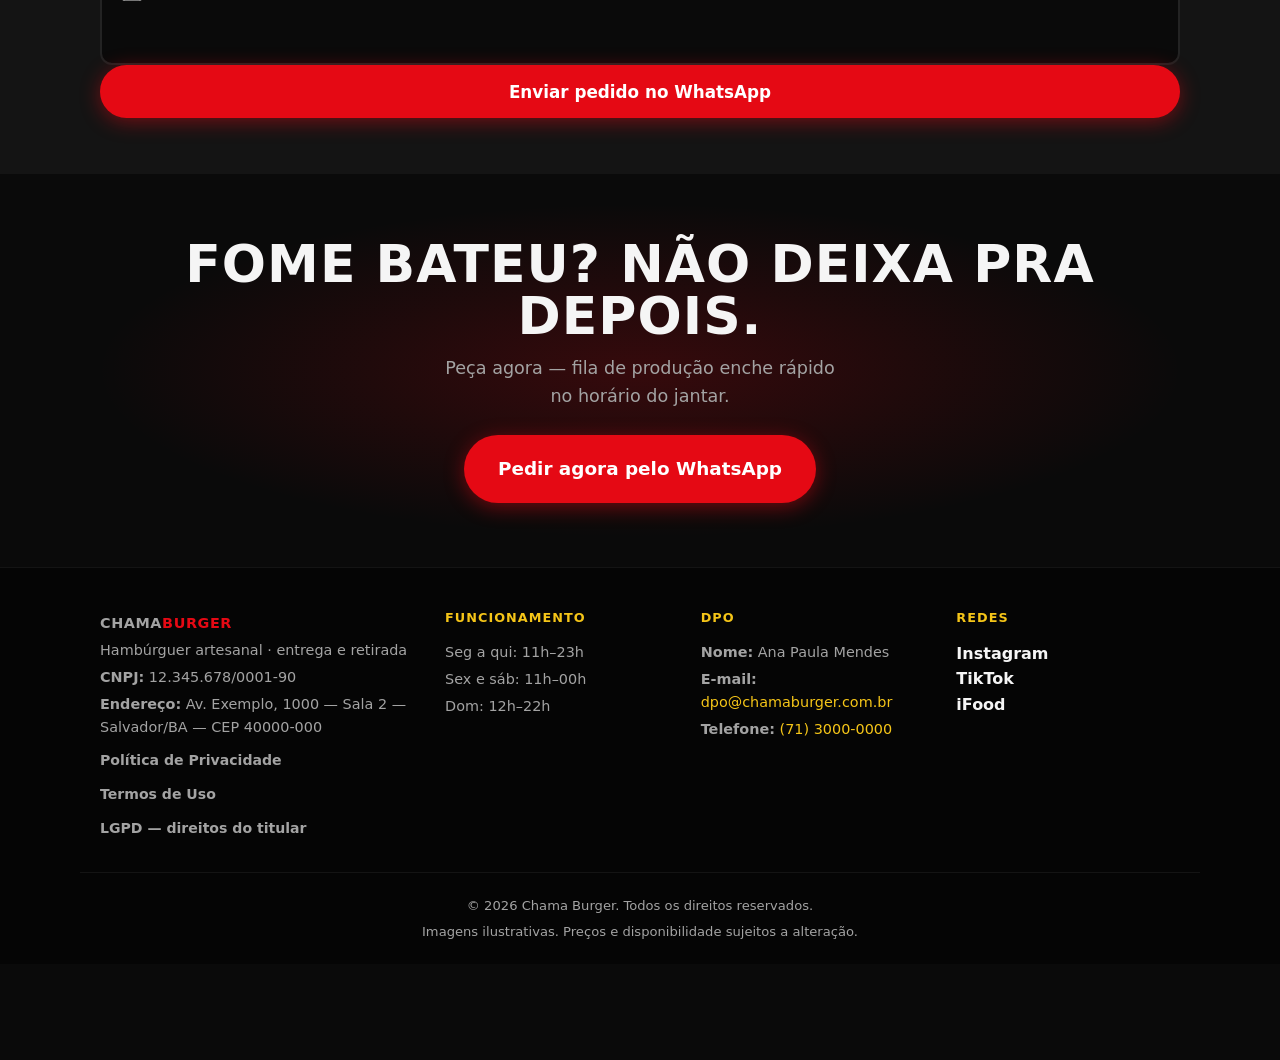
==== commit 6dc39695: "mudança" ====
--- a/index.html
+++ b/index.html
@@ -3,23 +3,26 @@
 <head>
   <meta charset="UTF-8">
   <meta name="viewport" content="width=device-width, initial-scale=1.0">
+  <meta http-equiv="Content-Security-Policy" content="default-src 'self'; script-src 'self' 'unsafe-inline'; style-src 'self' 'unsafe-inline'; img-src 'self' data: https://api.qrserver.com; connect-src https://api.ipify.org;">
+  <meta http-equiv="X-Frame-Options" content="DENY">
+  <meta http-equiv="Referrer-Policy" content="strict-origin-when-cross-origin">
   <meta name="description" content="Hambúrgueres artesanais com ingredientes frescos, entrega rápida e sabor premium. Peça agora pelo WhatsApp e aproveite promoções por tempo limitado.">
   <title>Chama Burger | Hambúrguer Artesanal — Peça Agora com Entrega Rápida</title>
-  <link rel="preconnect" href="https://fonts.googleapis.com">
-  <link rel="preconnect" href="https://fonts.gstatic.com" crossorigin>
-  <link href="https://fonts.googleapis.com/css2?family=Bebas+Neue&family=Source+Sans+3:wght@400;600;700&display=swap" rel="stylesheet">
-  <link rel="stylesheet" href="style.css">
+  <link rel="icon" href="data:image/svg+xml,%3Csvg xmlns='http://www.w3.org/2000/svg' viewBox='0 0 32 32'%3E%3Crect fill='%23e50914' width='32' height='32' rx='6'/%3E%3Ctext x='16' y='22' text-anchor='middle' fill='%23f5c518' font-size='14' font-family='system-ui,sans-serif' font-weight='800'%3EC%3C/text%3E%3C/svg%3E" type="image/svg+xml">
+  <link rel="stylesheet" href="css/style.css">
+  <link rel="stylesheet" href="css/lgpd.css">
 </head>
 <body>
   <a class="skip-link" href="#conteudo-principal">Ir para o conteúdo</a>
 
   <header class="site-header" role="banner">
     <div class="container header-inner">
-      <a href="#" class="logo" aria-label="Chama Burger — início">Chama<span>Burger</span></a>
+      <a href="index.html" class="logo" aria-label="Chama Burger — início">Chama<span>Burger</span></a>
       <nav class="nav-main" aria-label="Principal">
         <ul>
           <li><a href="#diferenciais">Diferenciais</a></li>
           <li><a href="#cardapio">Cardápio</a></li>
+          <li><a href="#delivery">Delivery</a></li>
           <li><a href="#depoimentos">Clientes</a></li>
           <li><a href="#oferta">Oferta</a></li>
           <li><a href="#pedido" class="nav-cta">Pedir</a></li>
@@ -33,6 +36,7 @@
       <ul>
         <li><a href="#diferenciais">Diferenciais</a></li>
         <li><a href="#cardapio">Cardápio</a></li>
+        <li><a href="#delivery">Delivery</a></li>
         <li><a href="#depoimentos">Clientes</a></li>
         <li><a href="#oferta">Oferta</a></li>
         <li><a href="#pedido">Fazer pedido</a></li>
@@ -42,7 +46,7 @@
 
   <main id="conteudo-principal">
     <section class="hero" aria-labelledby="hero-title">
-      <div class="hero-bg" role="img" aria-label="Hambúrguer artesanal em close com queijo derretendo"></div>
+      <div class="hero-bg" role="img" aria-label="Visual em tons quentes sugerindo hambúrguer artesanal"></div>
       <div class="hero-overlay"></div>
       <div class="container hero-content">
         <p class="hero-badge" data-animate>Sabor que você sente na primeira mordida</p>
@@ -103,38 +107,85 @@
             <h3>Smash Duplo Clássico</h3>
             <p>Dois smashes, queijo cheddar duplo, cebola caramelizada e maionese da casa no pão brioche.</p>
             <p class="menu-price">R$ 36,90</p>
-            <a href="#" class="btn btn-whatsapp menu-wa" data-product="Smash Duplo Clássico" data-price="R$ 36,90">Pedir via WhatsApp</a>
+            <a href="#" class="btn btn-whatsapp menu-wa" role="button" data-product="Smash Duplo Clássico" data-price="R$ 36,90">Pedir via WhatsApp</a>
           </article>
           <article class="menu-card menu-card--hit" data-animate>
             <span class="menu-badge">Mais vendido</span>
             <h3>Bacon Crunch Premium</h3>
             <p>Blend 180g, bacon crocante, queijo suíço, barbecue defumado e pickles.</p>
             <p class="menu-price">R$ 42,90</p>
-            <a href="#" class="btn btn-whatsapp menu-wa" data-product="Bacon Crunch Premium" data-price="R$ 42,90">Pedir via WhatsApp</a>
+            <a href="#" class="btn btn-whatsapp menu-wa" role="button" data-product="Bacon Crunch Premium" data-price="R$ 42,90">Pedir via WhatsApp</a>
           </article>
           <article class="menu-card" data-animate>
             <h3>Chicken Spicy</h3>
             <p>Filé empanado crocante, maionese picante, alface e pão com gergelim.</p>
             <p class="menu-price">R$ 32,90</p>
-            <a href="#" class="btn btn-whatsapp menu-wa" data-product="Chicken Spicy" data-price="R$ 32,90">Pedir via WhatsApp</a>
+            <a href="#" class="btn btn-whatsapp menu-wa" role="button" data-product="Chicken Spicy" data-price="R$ 32,90">Pedir via WhatsApp</a>
           </article>
           <article class="menu-card" data-animate>
             <h3>Veggie Fire</h3>
             <p>Hambúrguer de grão-de-bico, queijo vegetal, rúcula e pesto de manjericão.</p>
             <p class="menu-price">R$ 34,90</p>
-            <a href="#" class="btn btn-whatsapp menu-wa" data-product="Veggie Fire" data-price="R$ 34,90">Pedir via WhatsApp</a>
+            <a href="#" class="btn btn-whatsapp menu-wa" role="button" data-product="Veggie Fire" data-price="R$ 34,90">Pedir via WhatsApp</a>
           </article>
           <article class="menu-card" data-animate>
             <h3>Chama Triplo</h3>
             <p>Três carnes, três queijos, jalapeño e molho especial (para quem não brinca em serviço).</p>
             <p class="menu-price">R$ 48,90</p>
-            <a href="#" class="btn btn-whatsapp menu-wa" data-product="Chama Triplo" data-price="R$ 48,90">Pedir via WhatsApp</a>
+            <a href="#" class="btn btn-whatsapp menu-wa" role="button" data-product="Chama Triplo" data-price="R$ 48,90">Pedir via WhatsApp</a>
           </article>
           <article class="menu-card" data-animate>
             <h3>Combo Kids</h3>
             <p>Mini smash, batata rústica e suco natural. A criançada aprova em silêncio (raro).</p>
             <p class="menu-price">R$ 28,90</p>
-            <a href="#" class="btn btn-whatsapp menu-wa" data-product="Combo Kids" data-price="R$ 28,90">Pedir via WhatsApp</a>
+            <a href="#" class="btn btn-whatsapp menu-wa" role="button" data-product="Combo Kids" data-price="R$ 28,90">Pedir via WhatsApp</a>
+          </article>
+        </div>
+      </div>
+    </section>
+
+    <section id="delivery" class="section delivery" aria-labelledby="delivery-title">
+      <div class="container">
+        <h2 id="delivery-title" class="section-title" data-animate>Também pedimos por delivery parceiro</h2>
+        <p class="section-lead" data-animate>Preferir app? Escaneie o QR ou toque em Pedir — os links são configuráveis no arquivo js/config.js.</p>
+        <div class="delivery-grid">
+          <article class="delivery-card" data-animate>
+            <div class="delivery-main">
+              <div class="delivery-logo delivery-logo--ifood" aria-hidden="true">
+                <svg width="32" height="32" viewBox="0 0 32 32" fill="currentColor" xmlns="http://www.w3.org/2000/svg"><path d="M8 22V10h3v12H8zm5-7.5c0-2.2 1.6-4 4-4s4 1.8 4 4-1.6 4-4 4-4-1.8-4-4zm3 0c0 .8.7 1.5 1.5 1.5S19 15.3 19 14.5 18.3 13 17.5 13 16 13.7 16 14.5z"/></svg>
+              </div>
+              <div class="delivery-copy">
+                <h3>iFood</h3>
+                <p>Peça com cashback, cupons e acompanhamento de entrega em tempo real na plataforma.</p>
+              </div>
+            </div>
+            <div class="delivery-side">
+              <div class="delivery-qr">
+                <img id="qr-ifood" src="" width="140" height="140" alt="QR Code para loja no iFood">
+              </div>
+              <div class="delivery-actions">
+                <a id="delivery-ifood" class="btn btn-delivery" href="#" target="_blank" rel="noopener noreferrer">Pedir</a>
+              </div>
+            </div>
+          </article>
+          <article class="delivery-card" data-animate>
+            <div class="delivery-main">
+              <div class="delivery-logo delivery-logo--99" aria-hidden="true">
+                <svg width="32" height="32" viewBox="0 0 32 32" fill="currentColor" xmlns="http://www.w3.org/2000/svg"><text x="4" y="22" font-size="14" font-weight="bold">99</text></svg>
+              </div>
+              <div class="delivery-copy">
+                <h3>99Food</h3>
+                <p>Alternativa rápida com ofertas locais. Ideal para quem já usa o ecossistema 99.</p>
+              </div>
+            </div>
+            <div class="delivery-side">
+              <div class="delivery-qr">
+                <img id="qr-99" src="" width="140" height="140" alt="QR Code para loja no 99Food">
+              </div>
+              <div class="delivery-actions">
+                <a id="delivery-99" class="btn btn-delivery" href="#" target="_blank" rel="noopener noreferrer">Pedir</a>
+              </div>
+            </div>
           </article>
         </div>
       </div>
@@ -197,20 +248,40 @@
         <h2 id="pedido-title" class="section-title" data-animate>Monte seu pedido — enviamos direto pro WhatsApp</h2>
         <p class="section-lead" data-animate>Preencha, valide em um clique e fale com a equipe sem reescrever tudo.</p>
         <form class="pedido-form" id="form-pedido" novalidate data-animate>
+          <p class="form-geral-error" id="err-geral" role="alert" hidden></p>
           <div class="form-group">
             <label for="nome">Nome completo</label>
-            <input type="text" id="nome" name="nome" autocomplete="name" required placeholder="Como podemos te chamar">
+            <input type="text" id="nome" name="nome" autocomplete="name" required maxlength="120" minlength="3" placeholder="Ex: Maria Silva">
             <span class="field-error" id="err-nome" role="alert"></span>
           </div>
           <div class="form-group">
             <label for="telefone">WhatsApp (com DDD)</label>
-            <input type="tel" id="telefone" name="telefone" autocomplete="tel" required inputmode="numeric" placeholder="(11) 98765-4321">
+            <input type="tel" id="telefone" name="telefone" autocomplete="tel" required maxlength="16" inputmode="numeric" placeholder="(71) 99999-9999">
             <span class="field-error" id="err-telefone" role="alert"></span>
+          </div>
+          <div class="form-group">
+            <label for="endereco">Endereço de entrega</label>
+            <input type="text" id="endereco" name="endereco" autocomplete="street-address" required maxlength="300" minlength="10" placeholder="Rua, número, bairro, complemento, cidade">
+            <span class="field-error" id="err-endereco" role="alert"></span>
           </div>
           <div class="form-group">
             <label for="mensagem">Pedido ou mensagem</label>
-            <textarea id="mensagem" name="mensagem" rows="4" required placeholder="Ex: 2x Smash Duplo + batata grande, sem cebola no 1"></textarea>
+            <textarea id="mensagem" name="mensagem" rows="4" required maxlength="500" minlength="5" placeholder="Ex: 2x Smash Duplo + batata grande (5 a 500 caracteres)"></textarea>
             <span class="field-error" id="err-mensagem" role="alert"></span>
+          </div>
+          <div id="lgpd" class="consent-block" aria-labelledby="label-lgpd">
+            <div class="consent-row">
+              <input type="checkbox" id="chk-lgpd" name="chk-lgpd" required>
+              <label for="chk-lgpd" id="label-lgpd">Li e aceito a <a href="politica-privacidade.html" target="_blank" rel="noopener noreferrer">Política de Privacidade</a>.</label>
+            </div>
+            <span class="field-error" id="err-lgpd" role="alert"></span>
+          </div>
+          <div id="dados" class="consent-block">
+            <div class="consent-row">
+              <input type="checkbox" id="chk-dados" name="chk-dados" required>
+              <label for="chk-dados">Autorizo o uso dos meus dados para este pedido.</label>
+            </div>
+            <span class="field-error" id="err-dados" role="alert"></span>
           </div>
           <p class="form-success" id="form-success" role="status" hidden>Pedido pronto para enviar! Abrindo o WhatsApp…</p>
           <button type="submit" class="btn btn-primary btn-lg btn-block" id="btn-enviar">Enviar pedido no WhatsApp</button>
@@ -227,11 +298,20 @@
     </section>
   </main>
 
+  <div id="toast-site" class="toast-site" role="status" aria-live="polite" aria-atomic="true" hidden></div>
+
   <footer class="site-footer" role="contentinfo">
     <div class="container footer-grid">
       <div class="footer-brand">
         <p class="logo footer-logo">Chama<span>Burger</span></p>
         <p>Hambúrguer artesanal · entrega e retirada</p>
+        <p><strong>CNPJ:</strong> 12.345.678/0001-90</p>
+        <p><strong>Endereço:</strong> Av. Exemplo, 1000 — Sala 2 — Salvador/BA — CEP 40000-000</p>
+        <ul class="footer-legal">
+          <li><a href="politica-privacidade.html">Política de Privacidade</a></li>
+          <li><a href="termos-de-uso.html">Termos de Uso</a></li>
+          <li><a href="politica-privacidade.html#lgpd-direitos">LGPD — direitos do titular</a></li>
+        </ul>
       </div>
       <div>
         <h3 class="footer-heading">Funcionamento</h3>
@@ -240,16 +320,23 @@
         <p>Dom: 12h–22h</p>
       </div>
       <div>
+        <h3 class="footer-heading">DPO</h3>
+        <p><strong>Nome:</strong> Ana Paula Mendes</p>
+        <p><strong>E-mail:</strong> <a href="mailto:dpo@chamaburger.com.br?subject=LGPD">dpo@chamaburger.com.br</a></p>
+        <p><strong>Telefone:</strong> <a href="tel:+557130000000">(71) 3000-0000</a></p>
+      </div>
+      <div>
         <h3 class="footer-heading">Redes</h3>
         <ul class="footer-social">
-          <li><a href="#" rel="noopener noreferrer">Instagram</a></li>
-          <li><a href="#" rel="noopener noreferrer">TikTok</a></li>
-          <li><a href="#" rel="noopener noreferrer">iFood</a></li>
+          <li><a href="https://www.instagram.com/" target="_blank" rel="noopener noreferrer">Instagram</a></li>
+          <li><a href="https://www.tiktok.com/" target="_blank" rel="noopener noreferrer">TikTok</a></li>
+          <li><a href="https://www.ifood.com.br/" target="_blank" rel="noopener noreferrer">iFood</a></li>
         </ul>
       </div>
     </div>
     <div class="container footer-bottom">
-      <p>© 2026 Chama Burger. Imagens ilustrativas.</p>
+      <p>© 2026 Chama Burger. Todos os direitos reservados.</p>
+      <p>Imagens ilustrativas. Preços e disponibilidade sujeitos a alteração.</p>
     </div>
   </footer>
 
@@ -257,6 +344,56 @@
     <svg width="28" height="28" viewBox="0 0 24 24" fill="currentColor" xmlns="http://www.w3.org/2000/svg" aria-hidden="true"><path d="M17.472 14.382c-.297-.149-1.758-.867-2.03-.967-.273-.099-.471-.148-.67.15-.197.297-.767.966-.94 1.164-.173.199-.347.223-.644.075-.297-.15-1.255-.463-2.39-1.475-.883-.788-1.48-1.761-1.653-2.059-.173-.297-.018-.458.13-.606.134-.133.298-.347.446-.52.149-.174.198-.298.298-.497.099-.198.05-.371-.025-.52-.075-.149-.669-1.612-.916-2.207-.242-.579-.487-.5-.669-.51-.173-.008-.371-.01-.57-.01-.198 0-.52.074-.792.372-.272.297-1.04 1.016-1.04 2.479 0 1.462 1.065 2.875 1.213 3.074.149.198 2.096 3.2 5.077 4.487.709.306 1.262.489 1.694.625.712.227 1.36.195 1.871.118.571-.085 1.758-.719 2.006-1.413.248-.694.248-1.289.173-1.413-.074-.124-.272-.198-.57-.347m-5.421 7.403h-.004a9.87 9.87 0 01-5.031-1.378l-.361-.214-3.741.982.998-3.648-.235-.374a9.86 9.86 0 01-1.51-5.26c.001-5.45 4.436-9.884 9.888-9.884 2.64 0 5.122 1.03 6.988 2.898a9.825 9.825 0 012.893 6.994c-.003 5.45-4.435 9.884-9.885 9.884m8.413-18.297A11.815 11.815 0 0012.05 0C5.495 0 .16 5.335.157 11.892c0 2.096.547 4.142 1.588 5.945L.057 24l6.305-1.654a11.882 11.882 0 005.683 1.448h.005c6.554 0 11.89-5.335 11.893-11.893a11.821 11.821 0 00-3.48-8.413z"/></svg>
   </a>
 
-  <script src="script.js" defer></script>
+  <div id="lgpd-banner" class="lgpd-banner" role="dialog" aria-modal="false" aria-labelledby="lgpd-banner-title" aria-describedby="lgpd-banner-desc" hidden>
+    <div class="lgpd-banner-inner">
+      <div>
+        <p id="lgpd-banner-title" class="lgpd-banner-title">Privacidade e cookies</p>
+        <p id="lgpd-banner-desc" class="lgpd-banner-text">Usamos cookies necessários para o site funcionar e, com seu consentimento, cookies analíticos e de marketing. O registro do consentimento é armazenado de forma criptografada com data/hora e IP (quando disponível). Saiba mais na nossa <a href="politica-privacidade.html">Política de Privacidade</a>.</p>
+      </div>
+      <div class="lgpd-banner-actions">
+        <button type="button" class="lgpd-btn lgpd-btn-primary" id="lgpd-accept-all">Aceitar Todos</button>
+        <button type="button" class="lgpd-btn lgpd-btn-ghost" id="lgpd-customize">Personalizar</button>
+        <button type="button" class="lgpd-btn lgpd-btn-muted" id="lgpd-reject">Recusar</button>
+      </div>
+    </div>
+  </div>
+
+  <div id="lgpd-modal" class="lgpd-modal" role="dialog" aria-modal="true" aria-labelledby="lgpd-modal-title" hidden>
+    <div class="lgpd-modal-panel">
+      <div class="lgpd-modal-head">
+        <h2 id="lgpd-modal-title" class="lgpd-modal-title">Preferências de cookies</h2>
+        <button type="button" class="lgpd-modal-close" id="lgpd-modal-close" aria-label="Fechar">&times;</button>
+      </div>
+      <ul class="lgpd-cat-list">
+        <li class="lgpd-cat-disabled">
+          <input type="checkbox" id="lgpd-cat-nec" checked disabled aria-describedby="lgpd-nec-desc">
+          <div>
+            <label for="lgpd-cat-nec">Necessários</label>
+            <small id="lgpd-nec-desc">Sempre ativos. Segurança, preferências de consentimento e funcionamento básico.</small>
+          </div>
+        </li>
+        <li>
+          <input type="checkbox" id="lgpd-cat-analytics">
+          <div>
+            <label for="lgpd-cat-analytics">Analíticos</label>
+            <small>Medição agregada de uso para melhorar desempenho e conteúdo.</small>
+          </div>
+        </li>
+        <li>
+          <input type="checkbox" id="lgpd-cat-marketing">
+          <div>
+            <label for="lgpd-cat-marketing">Marketing</label>
+            <small>Personalização de ofertas e remarketing, quando aplicável.</small>
+          </div>
+        </li>
+      </ul>
+      <button type="button" class="lgpd-btn lgpd-btn-primary lgpd-btn-block" id="lgpd-save-prefs">Salvar preferências</button>
+    </div>
+  </div>
+
+  <script src="js/config.js"></script>
+  <script src="js/security.js"></script>
+  <script src="js/lgpd.js"></script>
+  <script src="js/main.js" defer></script>
 </body>
 </html>
--- a/css/style.css
+++ b/css/style.css
@@ -0,0 +1,1319 @@
+/* Chama Burger — mobile-first, alta conversão */
+
+:root {
+  --color-bg: #0a0a0a;
+  --color-surface: #141414;
+  --color-surface-2: #1c1c1c;
+  --color-text: #f5f5f5;
+  --color-muted: #a3a3a3;
+  --color-accent: #e50914;
+  --color-accent-hover: #ff1a26;
+  --color-yellow: #f5c518;
+  --font-display: system-ui, "Segoe UI", Roboto, "Helvetica Neue", Arial, sans-serif;
+  --font-body: system-ui, "Segoe UI", Roboto, "Helvetica Neue", Arial, sans-serif;
+  --radius: 12px;
+  --radius-lg: 20px;
+  --shadow: 0 12px 40px rgba(0, 0, 0, 0.45);
+  --transition: 0.2s ease;
+  --header-h: 64px;
+}
+
+*,
+*::before,
+*::after {
+  box-sizing: border-box;
+}
+
+html {
+  scroll-behavior: smooth;
+}
+
+@media (prefers-reduced-motion: reduce) {
+  html {
+    scroll-behavior: auto;
+  }
+  [data-animate] {
+    opacity: 1 !important;
+    transform: none !important;
+  }
+}
+
+body {
+  margin: 0;
+  font-family: var(--font-body);
+  font-size: 1rem;
+  line-height: 1.6;
+  color: var(--color-text);
+  background: var(--color-bg);
+  -webkit-font-smoothing: antialiased;
+}
+
+body.lgpd-banner-open {
+  padding-bottom: 9.5rem;
+}
+
+@media (min-width: 768px) {
+  body.lgpd-banner-open {
+    padding-bottom: 6rem;
+  }
+}
+
+img {
+  max-width: 100%;
+  height: auto;
+  display: block;
+}
+
+a {
+  color: var(--color-yellow);
+  text-decoration: none;
+}
+
+a:hover {
+  text-decoration: underline;
+}
+
+.skip-link {
+  position: absolute;
+  left: -9999px;
+  top: 0;
+  z-index: 9999;
+  padding: 0.75rem 1rem;
+  background: var(--color-yellow);
+  color: #000;
+  font-weight: 700;
+}
+
+.skip-link:focus {
+  left: 0;
+}
+
+.container {
+  width: 100%;
+  max-width: 1120px;
+  margin-inline: auto;
+  padding-inline: 1.25rem;
+}
+
+/* Header */
+.site-header {
+  position: sticky;
+  top: 0;
+  z-index: 100;
+  height: var(--header-h);
+  background: rgba(10, 10, 10, 0.92);
+  backdrop-filter: blur(10px);
+  border-bottom: 1px solid rgba(255, 255, 255, 0.06);
+}
+
+.header-inner {
+  display: flex;
+  align-items: center;
+  justify-content: space-between;
+  height: var(--header-h);
+}
+
+.logo {
+  font-family: var(--font-display);
+  font-size: 1.65rem;
+  font-weight: 800;
+  letter-spacing: 0.04em;
+  text-transform: uppercase;
+  color: var(--color-text);
+  text-decoration: none;
+}
+
+.logo span {
+  color: var(--color-accent);
+}
+
+.nav-main {
+  display: none;
+}
+
+.nav-main ul {
+  list-style: none;
+  margin: 0;
+  padding: 0;
+  display: flex;
+  gap: 1.25rem;
+  align-items: center;
+}
+
+.nav-main a {
+  color: var(--color-muted);
+  font-weight: 600;
+  font-size: 0.92rem;
+  text-decoration: none;
+}
+
+.nav-main a:hover {
+  color: var(--color-text);
+}
+
+.nav-cta {
+  background: var(--color-accent);
+  color: #fff !important;
+  padding: 0.5rem 1rem;
+  border-radius: 999px;
+}
+
+.nav-cta:hover {
+  background: var(--color-accent-hover);
+  color: #fff !important;
+}
+
+.nav-toggle {
+  width: 44px;
+  height: 44px;
+  border: none;
+  background: transparent;
+  cursor: pointer;
+  display: flex;
+  flex-direction: column;
+  justify-content: center;
+  gap: 6px;
+  padding: 0;
+}
+
+.nav-toggle span {
+  display: block;
+  height: 3px;
+  width: 24px;
+  background: var(--color-text);
+  border-radius: 2px;
+  margin-inline: auto;
+  transition: transform var(--transition), opacity var(--transition);
+}
+
+.nav-toggle[aria-expanded="true"] span:nth-child(1) {
+  transform: translateY(9px) rotate(45deg);
+}
+
+.nav-toggle[aria-expanded="true"] span:nth-child(2) {
+  opacity: 0;
+}
+
+.nav-toggle[aria-expanded="true"] span:nth-child(3) {
+  transform: translateY(-9px) rotate(-45deg);
+}
+
+.nav-mobile {
+  position: absolute;
+  left: 0;
+  right: 0;
+  top: var(--header-h);
+  background: var(--color-surface);
+  border-bottom: 1px solid rgba(255, 255, 255, 0.08);
+  padding: 1rem 1.25rem 1.25rem;
+}
+
+.nav-mobile[hidden] {
+  display: none;
+}
+
+.nav-mobile ul {
+  list-style: none;
+  margin: 0;
+  padding: 0;
+}
+
+.nav-mobile a {
+  display: block;
+  padding: 0.75rem 0;
+  color: var(--color-text);
+  font-weight: 600;
+  border-bottom: 1px solid rgba(255, 255, 255, 0.06);
+  text-decoration: none;
+}
+
+@media (min-width: 900px) {
+  .nav-toggle {
+    display: none;
+  }
+  .nav-main {
+    display: block;
+  }
+  .nav-mobile {
+    display: none !important;
+  }
+}
+
+/* Buttons */
+.btn {
+  display: inline-flex;
+  align-items: center;
+  justify-content: center;
+  gap: 0.5rem;
+  font-family: var(--font-body);
+  font-weight: 700;
+  font-size: 1rem;
+  padding: 0.75rem 1.35rem;
+  border-radius: 999px;
+  border: 2px solid transparent;
+  cursor: pointer;
+  text-decoration: none;
+  transition: background var(--transition), color var(--transition), border-color var(--transition), transform var(--transition), box-shadow var(--transition);
+}
+
+.btn:hover {
+  transform: translateY(-2px);
+  text-decoration: none;
+}
+
+.btn:active {
+  transform: translateY(0);
+}
+
+.btn-primary {
+  background: var(--color-accent);
+  color: #fff;
+  box-shadow: 0 4px 20px rgba(229, 9, 20, 0.45);
+}
+
+.btn-primary:hover {
+  background: var(--color-accent-hover);
+  color: #fff;
+  box-shadow: 0 8px 28px rgba(229, 9, 20, 0.55);
+}
+
+.btn-outline {
+  background: transparent;
+  color: #fff;
+  border-color: rgba(255, 255, 255, 0.35);
+}
+
+.btn-outline:hover {
+  border-color: var(--color-yellow);
+  color: var(--color-yellow);
+}
+
+.btn-whatsapp {
+  background: #25d366;
+  color: #fff;
+  width: 100%;
+}
+
+.btn-whatsapp:hover {
+  background: #1ebe57;
+  color: #fff;
+}
+
+.btn-delivery {
+  background: var(--color-yellow);
+  color: #000;
+  width: 100%;
+}
+
+.btn-delivery:hover {
+  background: #ffd54a;
+  color: #000;
+}
+
+.btn-lg {
+  padding: 0.9rem 1.6rem;
+  font-size: 1.05rem;
+}
+
+.btn-xl {
+  padding: 1.1rem 2rem;
+  font-size: 1.15rem;
+}
+
+.btn-block {
+  width: 100%;
+}
+
+/* Hero — fundo CSS (compatível com CSP restritivo) */
+.hero {
+  position: relative;
+  min-height: 88vh;
+  display: flex;
+  align-items: center;
+  padding-block: 5rem 4rem;
+  overflow: hidden;
+}
+
+.hero-bg {
+  position: absolute;
+  inset: 0;
+  background:
+    radial-gradient(ellipse 80% 60% at 70% 40%, rgba(229, 9, 20, 0.35) 0%, transparent 55%),
+    radial-gradient(circle at 20% 80%, rgba(245, 197, 24, 0.12) 0%, transparent 45%),
+    linear-gradient(145deg, #1a0a0a 0%, #0a0a0a 45%, #150808 100%);
+}
+
+.hero-bg::after {
+  content: "";
+  position: absolute;
+  inset: 0;
+  background-image: repeating-linear-gradient(
+    -12deg,
+    transparent,
+    transparent 3px,
+    rgba(255, 255, 255, 0.02) 3px,
+    rgba(255, 255, 255, 0.02) 6px
+  );
+  pointer-events: none;
+}
+
+.hero-overlay {
+  position: absolute;
+  inset: 0;
+  background: linear-gradient(180deg, rgba(0, 0, 0, 0.35) 0%, rgba(10, 10, 10, 0.88) 100%);
+}
+
+.hero-content {
+  position: relative;
+  z-index: 1;
+  max-width: 40rem;
+}
+
+.hero-badge {
+  display: inline-block;
+  margin: 0 0 1rem;
+  padding: 0.35rem 0.85rem;
+  font-size: 0.8rem;
+  font-weight: 700;
+  text-transform: uppercase;
+  letter-spacing: 0.06em;
+  color: #000;
+  background: var(--color-yellow);
+  border-radius: 999px;
+}
+
+.hero-title {
+  font-family: var(--font-display);
+  font-size: clamp(2.25rem, 8vw, 3.75rem);
+  font-weight: 800;
+  line-height: 0.98;
+  letter-spacing: 0.02em;
+  text-transform: uppercase;
+  margin: 0 0 1rem;
+  text-shadow: 0 4px 24px rgba(0, 0, 0, 0.6);
+}
+
+.hero-sub {
+  margin: 0 0 1.75rem;
+  font-size: 1.1rem;
+  color: rgba(255, 255, 255, 0.88);
+  max-width: 36ch;
+}
+
+.hero-actions {
+  display: flex;
+  flex-wrap: wrap;
+  gap: 0.75rem;
+  margin-bottom: 1.5rem;
+}
+
+.hero-proof {
+  margin: 0;
+  font-size: 0.95rem;
+  color: var(--color-muted);
+}
+
+.hero-proof strong {
+  color: var(--color-yellow);
+}
+
+.stars {
+  color: var(--color-yellow);
+  letter-spacing: 0.05em;
+}
+
+@media (min-width: 768px) {
+  .hero {
+    min-height: 90vh;
+    padding-block: 6rem;
+  }
+}
+
+/* Sections */
+.section {
+  padding-block: 3.5rem;
+}
+
+.section-title {
+  font-family: var(--font-display);
+  font-size: clamp(1.85rem, 5vw, 2.85rem);
+  font-weight: 800;
+  letter-spacing: 0.03em;
+  text-transform: uppercase;
+  margin: 0 0 0.75rem;
+  line-height: 1.02;
+}
+
+.section-lead {
+  margin: 0 0 2rem;
+  color: var(--color-muted);
+  font-size: 1.05rem;
+  max-width: 52ch;
+}
+
+/* Diferenciais */
+.diferenciais {
+  background: var(--color-surface);
+}
+
+.benefits-grid {
+  list-style: none;
+  margin: 0;
+  padding: 0;
+  display: grid;
+  gap: 1rem;
+}
+
+@media (min-width: 600px) {
+  .benefits-grid {
+    grid-template-columns: repeat(2, 1fr);
+  }
+}
+
+@media (min-width: 900px) {
+  .benefits-grid {
+    grid-template-columns: repeat(4, 1fr);
+  }
+}
+
+.benefit-card {
+  background: var(--color-surface-2);
+  border: 1px solid rgba(255, 255, 255, 0.06);
+  border-radius: var(--radius-lg);
+  padding: 1.5rem;
+  transition: border-color var(--transition), transform var(--transition);
+}
+
+.benefit-card:hover {
+  border-color: rgba(245, 197, 24, 0.35);
+  transform: translateY(-4px);
+}
+
+.benefit-icon {
+  display: flex;
+  color: var(--color-accent);
+  margin-bottom: 1rem;
+}
+
+.benefit-card h3 {
+  margin: 0 0 0.5rem;
+  font-size: 1.15rem;
+}
+
+.benefit-card p {
+  margin: 0;
+  color: var(--color-muted);
+  font-size: 0.95rem;
+}
+
+/* Cardápio */
+.menu-grid {
+  display: grid;
+  gap: 1.25rem;
+}
+
+@media (min-width: 600px) {
+  .menu-grid {
+    grid-template-columns: repeat(2, 1fr);
+  }
+}
+
+@media (min-width: 900px) {
+  .menu-grid {
+    grid-template-columns: repeat(3, 1fr);
+  }
+}
+
+.menu-card {
+  position: relative;
+  background: var(--color-surface);
+  border: 1px solid rgba(255, 255, 255, 0.08);
+  border-radius: var(--radius-lg);
+  padding: 1.5rem;
+  display: flex;
+  flex-direction: column;
+  transition: box-shadow var(--transition), border-color var(--transition);
+}
+
+.menu-card:hover {
+  box-shadow: var(--shadow);
+  border-color: rgba(229, 9, 20, 0.35);
+}
+
+.menu-card--hit {
+  border-color: rgba(245, 197, 24, 0.4);
+}
+
+.menu-badge {
+  position: absolute;
+  top: 1rem;
+  right: 1rem;
+  font-size: 0.7rem;
+  font-weight: 800;
+  text-transform: uppercase;
+  letter-spacing: 0.05em;
+  background: var(--color-yellow);
+  color: #000;
+  padding: 0.25rem 0.5rem;
+  border-radius: 6px;
+}
+
+.menu-card h3 {
+  margin: 0 0 0.5rem;
+  font-size: 1.2rem;
+  padding-right: 0.5rem;
+}
+
+.menu-card--hit h3 {
+  padding-right: 6.5rem;
+}
+
+.menu-card p:not(.menu-price) {
+  margin: 0 0 1rem;
+  color: var(--color-muted);
+  font-size: 0.95rem;
+  flex: 1;
+}
+
+.menu-price {
+  margin: 0 0 1rem;
+  font-family: var(--font-display);
+  font-size: 1.65rem;
+  font-weight: 800;
+  letter-spacing: 0.02em;
+  color: var(--color-yellow);
+}
+
+/* Delivery (iFood / 99Food) */
+.delivery {
+  background: var(--color-bg);
+  border-block: 1px solid rgba(255, 255, 255, 0.06);
+}
+
+.delivery-grid {
+  display: grid;
+  gap: 1.25rem;
+}
+
+@media (min-width: 700px) {
+  .delivery-grid {
+    grid-template-columns: repeat(2, 1fr);
+  }
+}
+
+.delivery-card {
+  background: var(--color-surface);
+  border: 1px solid rgba(255, 255, 255, 0.08);
+  border-radius: var(--radius-lg);
+  padding: 1.5rem;
+  display: flex;
+  flex-direction: column;
+  gap: 1.25rem;
+  transition: border-color var(--transition), box-shadow var(--transition);
+}
+
+@media (min-width: 640px) {
+  .delivery-card {
+    flex-direction: row;
+    align-items: center;
+    justify-content: space-between;
+  }
+}
+
+.delivery-card:hover {
+  border-color: rgba(245, 197, 24, 0.35);
+  box-shadow: var(--shadow);
+}
+
+.delivery-main {
+  display: flex;
+  gap: 1rem;
+  align-items: flex-start;
+  flex: 1;
+  min-width: 0;
+}
+
+.delivery-copy h3 {
+  margin: 0 0 0.35rem;
+  font-size: 1.15rem;
+}
+
+.delivery-copy p {
+  margin: 0;
+  color: var(--color-muted);
+  font-size: 0.92rem;
+}
+
+.delivery-side {
+  display: flex;
+  flex-wrap: wrap;
+  align-items: center;
+  gap: 1rem;
+  flex-shrink: 0;
+}
+
+@media (min-width: 640px) {
+  .delivery-side {
+    flex-direction: row;
+  }
+}
+
+.delivery-logo {
+  width: 56px;
+  height: 56px;
+  border-radius: 14px;
+  display: flex;
+  align-items: center;
+  justify-content: center;
+  flex-shrink: 0;
+}
+
+.delivery-logo--ifood {
+  background: #ea1d2c;
+  color: #fff;
+}
+
+.delivery-logo--99 {
+  background: #00d563;
+  color: #0a0a0a;
+}
+
+.delivery-qr {
+  width: 100px;
+  height: 100px;
+  border-radius: var(--radius);
+  background: #fff;
+  padding: 4px;
+  margin: 0 auto;
+}
+
+.delivery-qr img {
+  width: 100%;
+  height: 100%;
+  object-fit: contain;
+}
+
+.delivery-actions {
+  display: flex;
+  flex-direction: column;
+  gap: 0.65rem;
+  min-width: 140px;
+}
+
+/* Depoimentos */
+.depoimentos {
+  background: linear-gradient(180deg, var(--color-bg) 0%, var(--color-surface) 100%);
+}
+
+.testimonials-grid {
+  display: grid;
+  gap: 1.25rem;
+}
+
+@media (min-width: 768px) {
+  .testimonials-grid {
+    grid-template-columns: repeat(3, 1fr);
+  }
+}
+
+.testimonial {
+  margin: 0;
+  background: var(--color-surface-2);
+  border-radius: var(--radius-lg);
+  padding: 1.5rem;
+  border: 1px solid rgba(255, 255, 255, 0.06);
+}
+
+.testimonial blockquote {
+  margin: 0 0 1rem;
+  font-style: normal;
+  font-size: 0.98rem;
+  color: var(--color-text);
+}
+
+.testimonial figcaption {
+  display: flex;
+  justify-content: space-between;
+  align-items: center;
+  flex-wrap: wrap;
+  gap: 0.5rem;
+}
+
+.testimonial-name {
+  font-weight: 700;
+  color: var(--color-muted);
+  font-size: 0.9rem;
+}
+
+.testimonial-stars {
+  color: var(--color-yellow);
+  letter-spacing: 0.05em;
+}
+
+/* Oferta */
+.oferta-box {
+  display: grid;
+  gap: 2rem;
+  background: linear-gradient(135deg, #1a0a0a 0%, var(--color-surface) 50%, #150505 100%);
+  border: 2px solid var(--color-accent);
+  border-radius: var(--radius-lg);
+  padding: 2rem 1.5rem;
+  box-shadow: 0 0 0 1px rgba(245, 197, 24, 0.15), var(--shadow);
+}
+
+@media (min-width: 768px) {
+  .oferta-box {
+    grid-template-columns: 1fr auto;
+    align-items: center;
+    padding: 2.5rem;
+  }
+}
+
+.oferta-tag {
+  display: inline-block;
+  font-size: 0.75rem;
+  font-weight: 800;
+  text-transform: uppercase;
+  letter-spacing: 0.08em;
+  color: var(--color-bg);
+  background: var(--color-yellow);
+  padding: 0.35rem 0.65rem;
+  border-radius: 6px;
+  margin-bottom: 0.75rem;
+}
+
+.oferta-title {
+  font-family: var(--font-display);
+  font-size: clamp(1.65rem, 4vw, 2.35rem);
+  font-weight: 800;
+  text-transform: uppercase;
+  letter-spacing: 0.02em;
+  margin: 0 0 0.75rem;
+  line-height: 1.05;
+}
+
+.oferta-desc {
+  margin: 0 0 1.25rem;
+  color: var(--color-muted);
+  max-width: 48ch;
+}
+
+.oferta-preco {
+  margin: 0 0 1.25rem;
+  font-size: 1.25rem;
+}
+
+.oferta-de {
+  text-decoration: line-through;
+  color: var(--color-muted);
+  margin-right: 0.75rem;
+  font-size: 1rem;
+}
+
+.oferta-preco strong {
+  color: var(--color-yellow);
+  font-size: 1.5rem;
+}
+
+.oferta-timer-wrap {
+  text-align: center;
+  padding: 1.25rem;
+  background: rgba(0, 0, 0, 0.35);
+  border-radius: var(--radius);
+  border: 1px solid rgba(255, 255, 255, 0.08);
+}
+
+.oferta-timer-label {
+  margin: 0 0 0.75rem;
+  font-size: 0.85rem;
+  font-weight: 700;
+  text-transform: uppercase;
+  letter-spacing: 0.06em;
+  color: var(--color-accent);
+}
+
+.countdown {
+  display: flex;
+  justify-content: center;
+  gap: 1rem;
+  font-family: var(--font-display);
+  font-size: 2.1rem;
+  font-weight: 800;
+  letter-spacing: 0.05em;
+}
+
+.countdown > span {
+  display: flex;
+  flex-direction: column;
+  align-items: center;
+  min-width: 3.25rem;
+}
+
+.countdown small {
+  font-family: var(--font-body);
+  font-size: 0.65rem;
+  font-weight: 700;
+  text-transform: uppercase;
+  color: var(--color-muted);
+  letter-spacing: 0.05em;
+}
+
+/* Form */
+.pedido {
+  background: var(--color-surface);
+}
+
+.pedido-form {
+  max-width: 520px;
+  margin: 0 auto;
+}
+
+.form-group {
+  margin-bottom: 1.25rem;
+}
+
+.form-group label {
+  display: block;
+  margin-bottom: 0.4rem;
+  font-weight: 700;
+  font-size: 0.95rem;
+}
+
+.form-group input,
+.form-group textarea {
+  width: 100%;
+  padding: 0.85rem 1rem;
+  font-family: inherit;
+  font-size: 1rem;
+  color: var(--color-text);
+  background: var(--color-bg);
+  border: 2px solid rgba(255, 255, 255, 0.1);
+  border-radius: var(--radius);
+  transition: border-color var(--transition), box-shadow var(--transition);
+}
+
+.form-group input:focus,
+.form-group textarea:focus {
+  outline: none;
+  border-color: var(--color-yellow);
+  box-shadow: 0 0 0 3px rgba(245, 197, 24, 0.2);
+}
+
+.form-group input.is-invalid,
+.form-group textarea.is-invalid,
+.consent-block.is-invalid {
+  border-color: var(--color-accent);
+}
+
+.consent-block {
+  border: 2px solid rgba(255, 255, 255, 0.1);
+  border-radius: var(--radius);
+  padding: 1rem;
+  background: var(--color-bg);
+}
+
+.consent-block.is-invalid {
+  box-shadow: 0 0 0 1px rgba(229, 9, 20, 0.35);
+}
+
+.consent-row {
+  display: flex;
+  align-items: flex-start;
+  gap: 0.65rem;
+  margin-bottom: 0.85rem;
+}
+
+.consent-row:last-of-type {
+  margin-bottom: 0;
+}
+
+.consent-row input[type="checkbox"] {
+  margin-top: 0.2rem;
+  width: 1.15rem;
+  height: 1.15rem;
+  flex-shrink: 0;
+  accent-color: var(--color-yellow);
+}
+
+.consent-row label {
+  font-weight: 500;
+  font-size: 0.92rem;
+  line-height: 1.45;
+  margin: 0;
+}
+
+.field-error {
+  display: block;
+  min-height: 1.25rem;
+  margin-top: 0.35rem;
+  font-size: 0.85rem;
+  font-weight: 600;
+  color: var(--color-accent);
+}
+
+.form-geral-error {
+  margin-bottom: 1rem;
+  padding: 0.75rem 1rem;
+  border-radius: var(--radius);
+  background: rgba(229, 9, 20, 0.12);
+  border: 1px solid rgba(229, 9, 20, 0.45);
+  color: #ffb4b8;
+  font-weight: 700;
+  font-size: 0.92rem;
+}
+
+.form-success {
+  padding: 0.85rem 1rem;
+  margin-bottom: 1rem;
+  background: rgba(37, 211, 102, 0.15);
+  border: 1px solid #25d366;
+  border-radius: var(--radius);
+  color: #6ee7a0;
+  font-weight: 700;
+}
+
+/* CTA final */
+.cta-final {
+  text-align: center;
+  padding-block: 4rem;
+  background: radial-gradient(ellipse at center, rgba(229, 9, 20, 0.2) 0%, transparent 60%), var(--color-bg);
+}
+
+.cta-final-title {
+  font-family: var(--font-display);
+  font-size: clamp(1.85rem, 6vw, 3.25rem);
+  font-weight: 800;
+  text-transform: uppercase;
+  margin: 0 0 0.75rem;
+  letter-spacing: 0.02em;
+  line-height: 1;
+}
+
+.cta-final-text {
+  margin: 0 auto 1.5rem;
+  color: var(--color-muted);
+  font-size: 1.1rem;
+  max-width: 36ch;
+}
+
+/* Footer */
+.site-footer {
+  background: #050505;
+  padding-block: 2.5rem 1rem;
+  border-top: 1px solid rgba(255, 255, 255, 0.06);
+}
+
+.footer-grid {
+  display: grid;
+  gap: 2rem;
+  margin-bottom: 2rem;
+}
+
+@media (min-width: 768px) {
+  .footer-grid {
+    grid-template-columns: 1.4fr 1fr 1fr 1fr;
+  }
+}
+
+.footer-logo {
+  margin: 0 0 0.5rem;
+}
+
+.footer-brand p:last-child {
+  margin: 0;
+  color: var(--color-muted);
+  font-size: 0.92rem;
+}
+
+.footer-heading {
+  margin: 0 0 0.75rem;
+  font-size: 0.8rem;
+  text-transform: uppercase;
+  letter-spacing: 0.08em;
+  color: var(--color-yellow);
+}
+
+.site-footer p {
+  margin: 0.25rem 0;
+  color: var(--color-muted);
+  font-size: 0.9rem;
+}
+
+.footer-social {
+  list-style: none;
+  margin: 0;
+  padding: 0;
+}
+
+.footer-social a {
+  color: var(--color-text);
+  font-weight: 600;
+}
+
+.footer-legal {
+  list-style: none;
+  margin: 0.5rem 0 0;
+  padding: 0;
+  display: flex;
+  flex-wrap: wrap;
+  gap: 0.5rem 1rem;
+}
+
+.footer-legal li {
+  margin: 0;
+}
+
+.footer-legal a {
+  color: var(--color-muted);
+  font-size: 0.88rem;
+  font-weight: 600;
+}
+
+.footer-legal a:hover {
+  color: var(--color-yellow);
+}
+
+.footer-bottom {
+  padding-top: 1rem;
+  border-top: 1px solid rgba(255, 255, 255, 0.06);
+  text-align: center;
+}
+
+.footer-bottom p {
+  margin: 0.35rem 0;
+  font-size: 0.82rem;
+  color: var(--color-muted);
+}
+
+/* WhatsApp flutuante — acima do banner LGPD */
+.whatsapp-float {
+  position: fixed;
+  right: 1rem;
+  bottom: 1rem;
+  z-index: 550;
+  width: 58px;
+  height: 58px;
+  border-radius: 50%;
+  background: #25d366;
+  color: #fff;
+  display: flex;
+  align-items: center;
+  justify-content: center;
+  box-shadow: 0 6px 24px rgba(0, 0, 0, 0.4);
+  transition: transform var(--transition), box-shadow var(--transition), bottom var(--transition);
+}
+
+body.lgpd-banner-open .whatsapp-float {
+  bottom: 7.75rem;
+}
+
+@media (min-width: 768px) {
+  .whatsapp-float {
+    right: 1.5rem;
+    bottom: 1.5rem;
+    width: 62px;
+    height: 62px;
+  }
+  body.lgpd-banner-open .whatsapp-float {
+    bottom: 5.5rem;
+  }
+}
+
+.whatsapp-float:hover {
+  transform: scale(1.08);
+  box-shadow: 0 8px 28px rgba(37, 211, 102, 0.5);
+}
+
+/* Scroll animations */
+[data-animate] {
+  opacity: 0;
+  transform: translateY(20px);
+  transition: opacity 0.55s ease, transform 0.55s ease;
+}
+
+[data-animate].is-visible {
+  opacity: 1;
+  transform: translateY(0);
+}
+
+/* Páginas legais */
+.page-legal .legal-main {
+  padding-block: 2.5rem 4rem;
+}
+
+.legal-main h1 {
+  font-family: var(--font-display);
+  font-size: clamp(1.75rem, 4vw, 2.5rem);
+  font-weight: 800;
+  text-transform: uppercase;
+  margin: 0 0 0.5rem;
+}
+
+.legal-updated {
+  color: var(--color-muted);
+  font-size: 0.9rem;
+  margin: 0 0 2rem;
+}
+
+.legal-main h2 {
+  font-size: 1.15rem;
+  margin: 2rem 0 0.75rem;
+  color: var(--color-yellow);
+}
+
+.legal-main h3 {
+  font-size: 1rem;
+  margin: 1.25rem 0 0.5rem;
+}
+
+.legal-main p,
+.legal-main li {
+  color: #c4c4c4;
+  font-size: 0.95rem;
+}
+
+.legal-main ul {
+  padding-left: 1.25rem;
+}
+
+.legal-main a {
+  color: var(--color-yellow);
+}
+
+.page-404 {
+  min-height: 70vh;
+  display: flex;
+  flex-direction: column;
+  justify-content: center;
+  text-align: center;
+}
+
+.page-404 .legal-updated {
+  margin-bottom: 1.5rem;
+}
+
+.page-404 .links-404 {
+  margin-top: 1.5rem;
+}
+
+/* --- QA: acessibilidade, toque, âncoras, toast, 320px --- */
+:focus-visible {
+  outline: 2px solid var(--color-yellow);
+  outline-offset: 2px;
+}
+
+:focus:not(:focus-visible) {
+  outline: none;
+}
+
+section[id],
+main[id] {
+  scroll-margin-top: calc(var(--header-h) + 12px);
+}
+
+.btn,
+.lgpd-btn,
+.nav-toggle,
+.whatsapp-float,
+.consent-row input[type="checkbox"] {
+  min-height: 44px;
+}
+
+.btn-whatsapp,
+.btn-delivery {
+  min-height: 48px;
+}
+
+.consent-row {
+  padding: 0.35rem 0;
+  min-height: 44px;
+  align-items: center;
+}
+
+.consent-row input[type="checkbox"] {
+  width: 1.25rem;
+  height: 1.25rem;
+  min-width: 1.25rem;
+}
+
+.form-group input,
+.form-group textarea,
+.pedido-form {
+  max-width: 100%;
+  overflow-wrap: anywhere;
+  word-break: break-word;
+}
+
+.field-error,
+.form-geral-error,
+.form-success {
+  overflow-wrap: anywhere;
+}
+
+@media (max-width: 360px) {
+  .container {
+    padding-inline: 1rem;
+  }
+  .hero-title {
+    font-size: clamp(1.85rem, 10vw, 2.5rem);
+  }
+  .section-title {
+    font-size: clamp(1.5rem, 7vw, 2.25rem);
+  }
+  .lgpd-banner-actions {
+    flex-direction: column;
+  }
+  .lgpd-btn {
+    width: 100%;
+    justify-content: center;
+  }
+}
+
+@media (min-width: 1400px) {
+  .container {
+    max-width: 1200px;
+  }
+}
+
+.toast-site {
+  position: fixed;
+  left: 50%;
+  bottom: 6.5rem;
+  transform: translateX(-50%) translateY(12px);
+  z-index: 800;
+  max-width: min(90vw, 360px);
+  padding: 0.85rem 1.15rem;
+  border-radius: var(--radius);
+  background: var(--color-surface-2);
+  border: 1px solid rgba(245, 197, 24, 0.45);
+  color: var(--color-text);
+  font-size: 0.92rem;
+  font-weight: 600;
+  text-align: center;
+  box-shadow: var(--shadow);
+  opacity: 0;
+  pointer-events: none;
+  transition: opacity 0.25s ease, transform 0.25s ease;
+}
+
+body.lgpd-banner-open .toast-site {
+  bottom: 10rem;
+}
+
+.toast-site--visible {
+  opacity: 1;
+  transform: translateX(-50%) translateY(0);
+  pointer-events: auto;
+}
+
+.toast-site--error {
+  border-color: var(--color-accent);
+  color: #ffb4b8;
+}
+
+@media (prefers-color-scheme: light) {
+  /* Mantém tema escuro da marca; apenas reforça contraste de foco */
+  :focus-visible {
+    outline-color: #c9a012;
+  }
+}
--- a/css/lgpd.css
+++ b/css/lgpd.css
@@ -0,0 +1,207 @@
+/**
+ * Banner e modal LGPD / cookies
+ */
+
+.lgpd-banner {
+  position: fixed;
+  left: 0;
+  right: 0;
+  bottom: 0;
+  z-index: 600;
+  padding: 1rem 1.25rem calc(1rem + env(safe-area-inset-bottom));
+  background: rgba(12, 12, 12, 0.97);
+  border-top: 2px solid var(--color-accent, #e50914);
+  box-shadow: 0 -12px 40px rgba(0, 0, 0, 0.55);
+}
+
+.lgpd-banner[hidden] {
+  display: none !important;
+}
+
+.lgpd-banner-inner {
+  max-width: 1120px;
+  margin: 0 auto;
+  display: grid;
+  gap: 1rem;
+}
+
+@media (min-width: 768px) {
+  .lgpd-banner-inner {
+    grid-template-columns: 1fr auto;
+    align-items: center;
+  }
+}
+
+.lgpd-banner-title {
+  margin: 0 0 0.35rem;
+  font-size: 1rem;
+  font-weight: 800;
+  color: #fff;
+}
+
+.lgpd-banner-text {
+  margin: 0;
+  font-size: 0.88rem;
+  color: #a3a3a3;
+  line-height: 1.5;
+  max-width: 62ch;
+}
+
+.lgpd-banner-actions {
+  display: flex;
+  flex-wrap: wrap;
+  gap: 0.5rem;
+  align-items: center;
+}
+
+.lgpd-btn {
+  font-family: inherit;
+  font-weight: 700;
+  font-size: 0.9rem;
+  padding: 0.65rem 1rem;
+  border-radius: 999px;
+  border: 2px solid transparent;
+  cursor: pointer;
+  transition: background 0.2s ease, color 0.2s ease, border-color 0.2s ease;
+}
+
+.lgpd-btn-primary {
+  background: #f5c518;
+  color: #000;
+}
+
+.lgpd-btn-primary:hover {
+  background: #ffd54a;
+}
+
+.lgpd-btn-ghost {
+  background: transparent;
+  color: #fff;
+  border-color: rgba(255, 255, 255, 0.35);
+}
+
+.lgpd-btn-ghost:hover {
+  border-color: #f5c518;
+  color: #f5c518;
+}
+
+.lgpd-btn-muted {
+  background: transparent;
+  color: #a3a3a3;
+  text-decoration: underline;
+  border: none;
+  padding: 0.5rem 0.75rem;
+}
+
+.lgpd-btn-muted:hover {
+  color: #fff;
+}
+
+.lgpd-btn-block {
+  width: 100%;
+}
+
+/* Modal preferências */
+.lgpd-modal {
+  position: fixed;
+  inset: 0;
+  z-index: 700;
+  display: flex;
+  align-items: flex-end;
+  justify-content: center;
+  padding: 1rem;
+  background: rgba(0, 0, 0, 0.65);
+}
+
+.lgpd-modal[hidden] {
+  display: none !important;
+}
+
+@media (min-width: 600px) {
+  .lgpd-modal {
+    align-items: center;
+  }
+}
+
+.lgpd-modal-panel {
+  width: 100%;
+  max-width: 480px;
+  max-height: 90vh;
+  overflow: auto;
+  background: #141414;
+  border: 1px solid rgba(255, 255, 255, 0.1);
+  border-radius: 16px;
+  padding: 1.5rem;
+  box-shadow: 0 24px 60px rgba(0, 0, 0, 0.6);
+}
+
+.lgpd-modal-head {
+  display: flex;
+  justify-content: space-between;
+  align-items: flex-start;
+  gap: 1rem;
+  margin-bottom: 1rem;
+}
+
+.lgpd-modal-title {
+  margin: 0;
+  font-size: 1.2rem;
+  font-weight: 800;
+  color: #fff;
+}
+
+.lgpd-modal-close {
+  flex-shrink: 0;
+  width: 40px;
+  height: 40px;
+  border: none;
+  border-radius: 10px;
+  background: rgba(255, 255, 255, 0.08);
+  color: #fff;
+  font-size: 1.35rem;
+  line-height: 1;
+  cursor: pointer;
+}
+
+.lgpd-modal-close:hover {
+  background: rgba(255, 255, 255, 0.15);
+}
+
+.lgpd-cat-list {
+  list-style: none;
+  margin: 0 0 1.25rem;
+  padding: 0;
+}
+
+.lgpd-cat-list li {
+  padding: 0.85rem 0;
+  border-bottom: 1px solid rgba(255, 255, 255, 0.06);
+  display: flex;
+  align-items: flex-start;
+  gap: 0.75rem;
+}
+
+.lgpd-cat-list label {
+  font-weight: 600;
+  color: #f5f5f5;
+  cursor: pointer;
+}
+
+.lgpd-cat-list small {
+  display: block;
+  margin-top: 0.25rem;
+  font-weight: 400;
+  color: #a3a3a3;
+  font-size: 0.8rem;
+}
+
+.lgpd-cat-list input[type="checkbox"] {
+  margin-top: 0.25rem;
+  width: 1.1rem;
+  height: 1.1rem;
+  accent-color: #f5c518;
+}
+
+.lgpd-cat-disabled {
+  opacity: 0.85;
+}
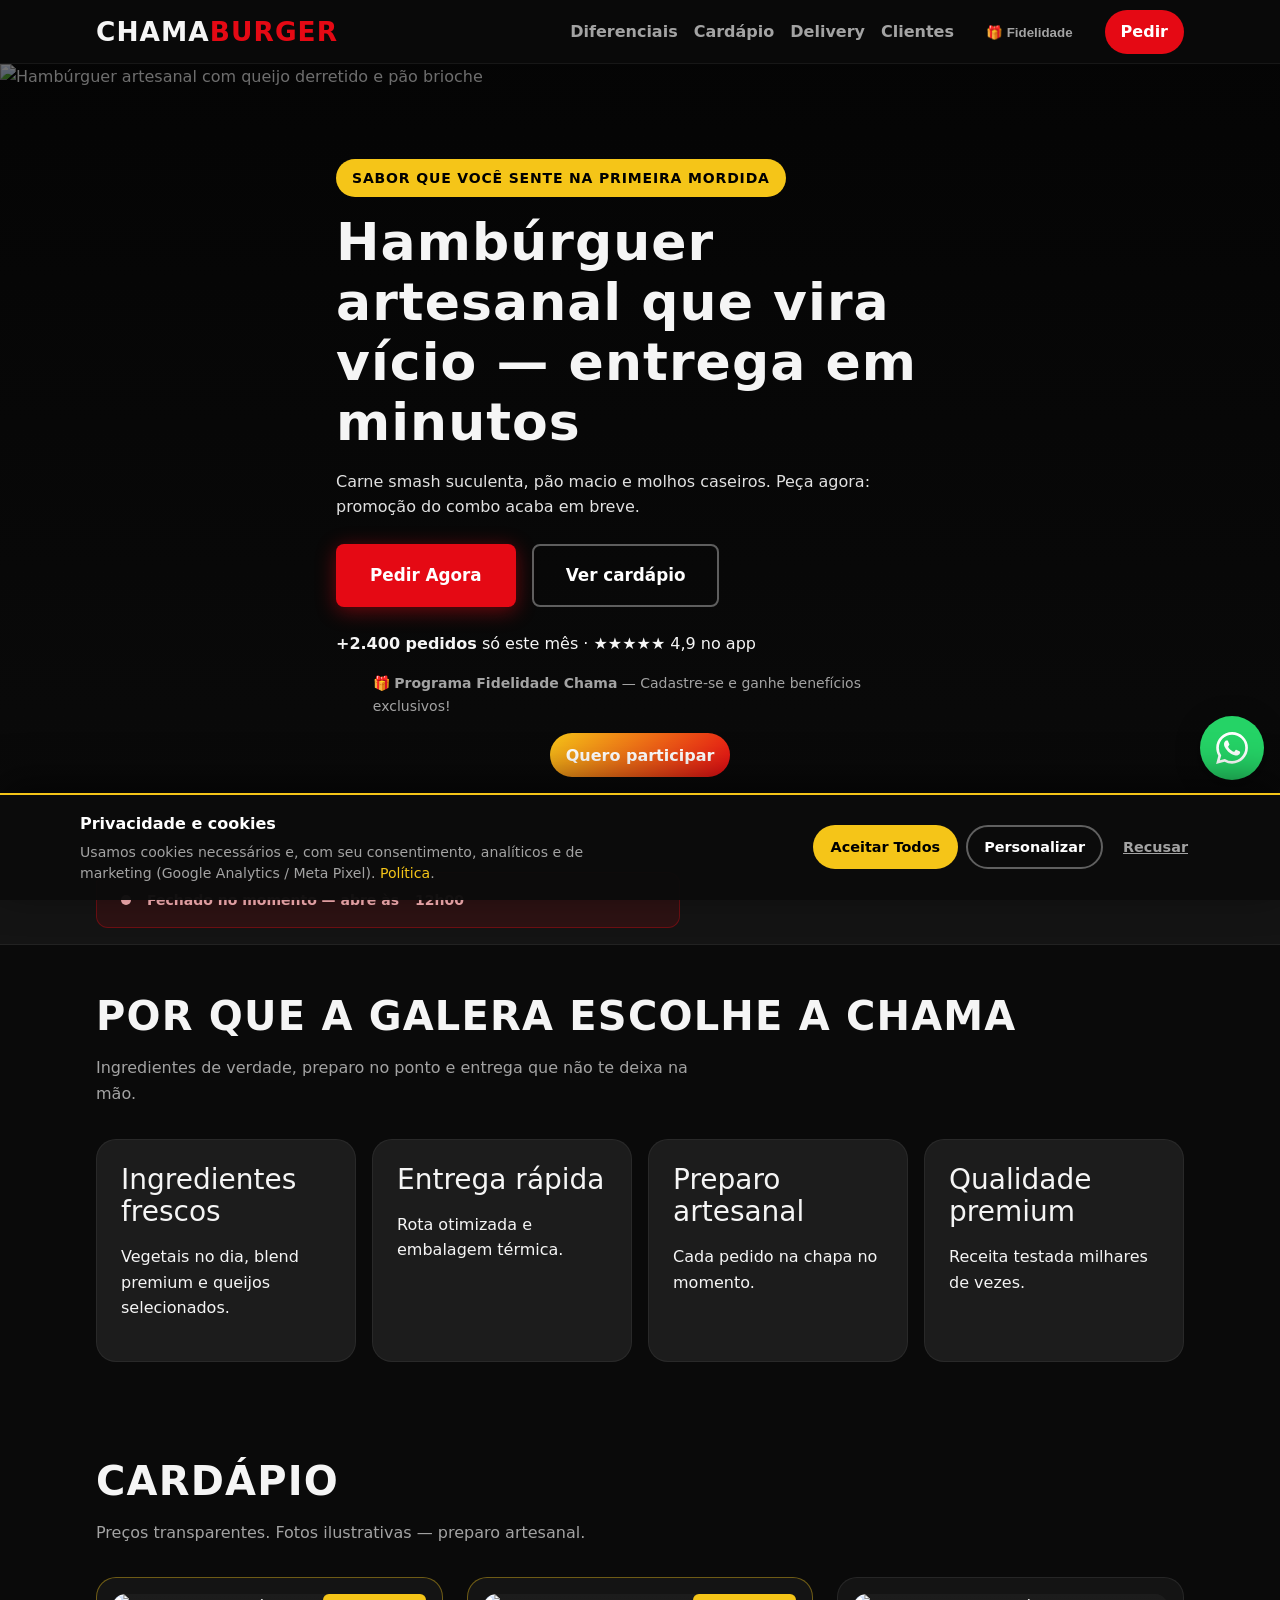
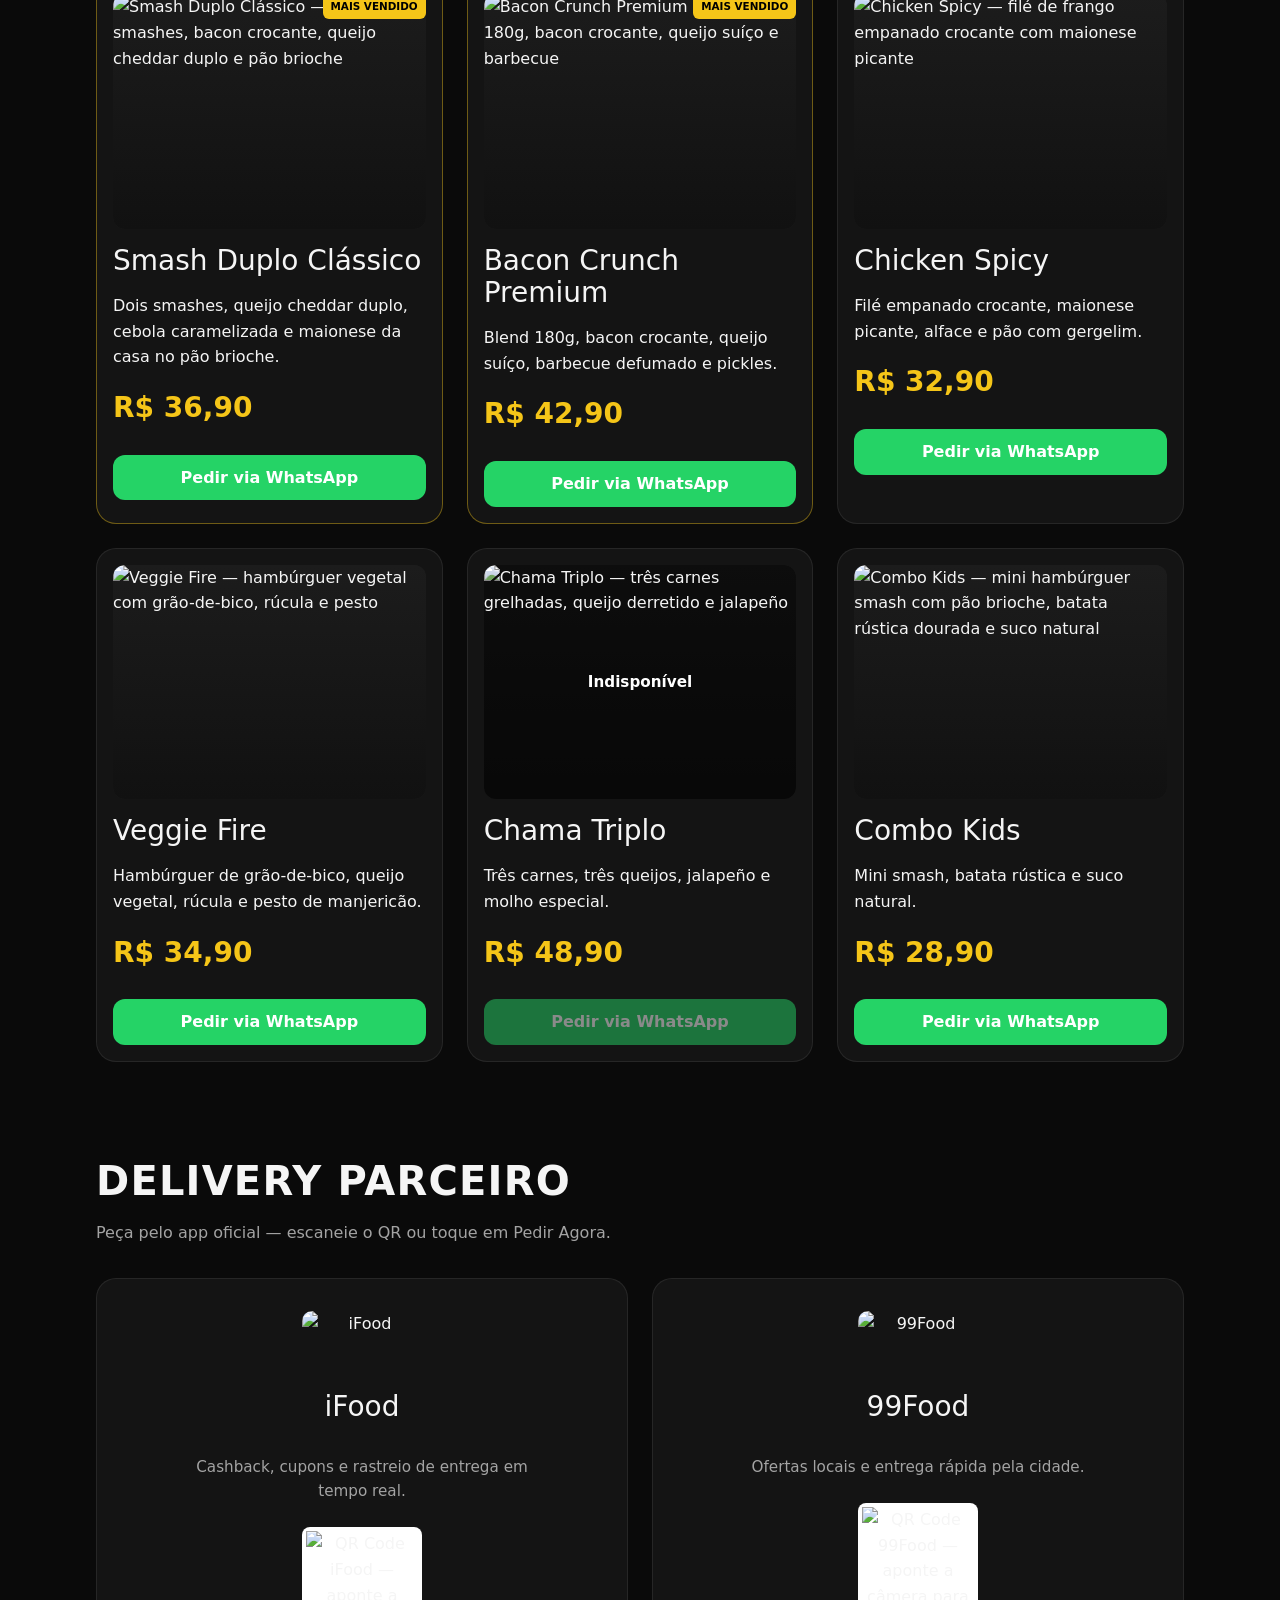
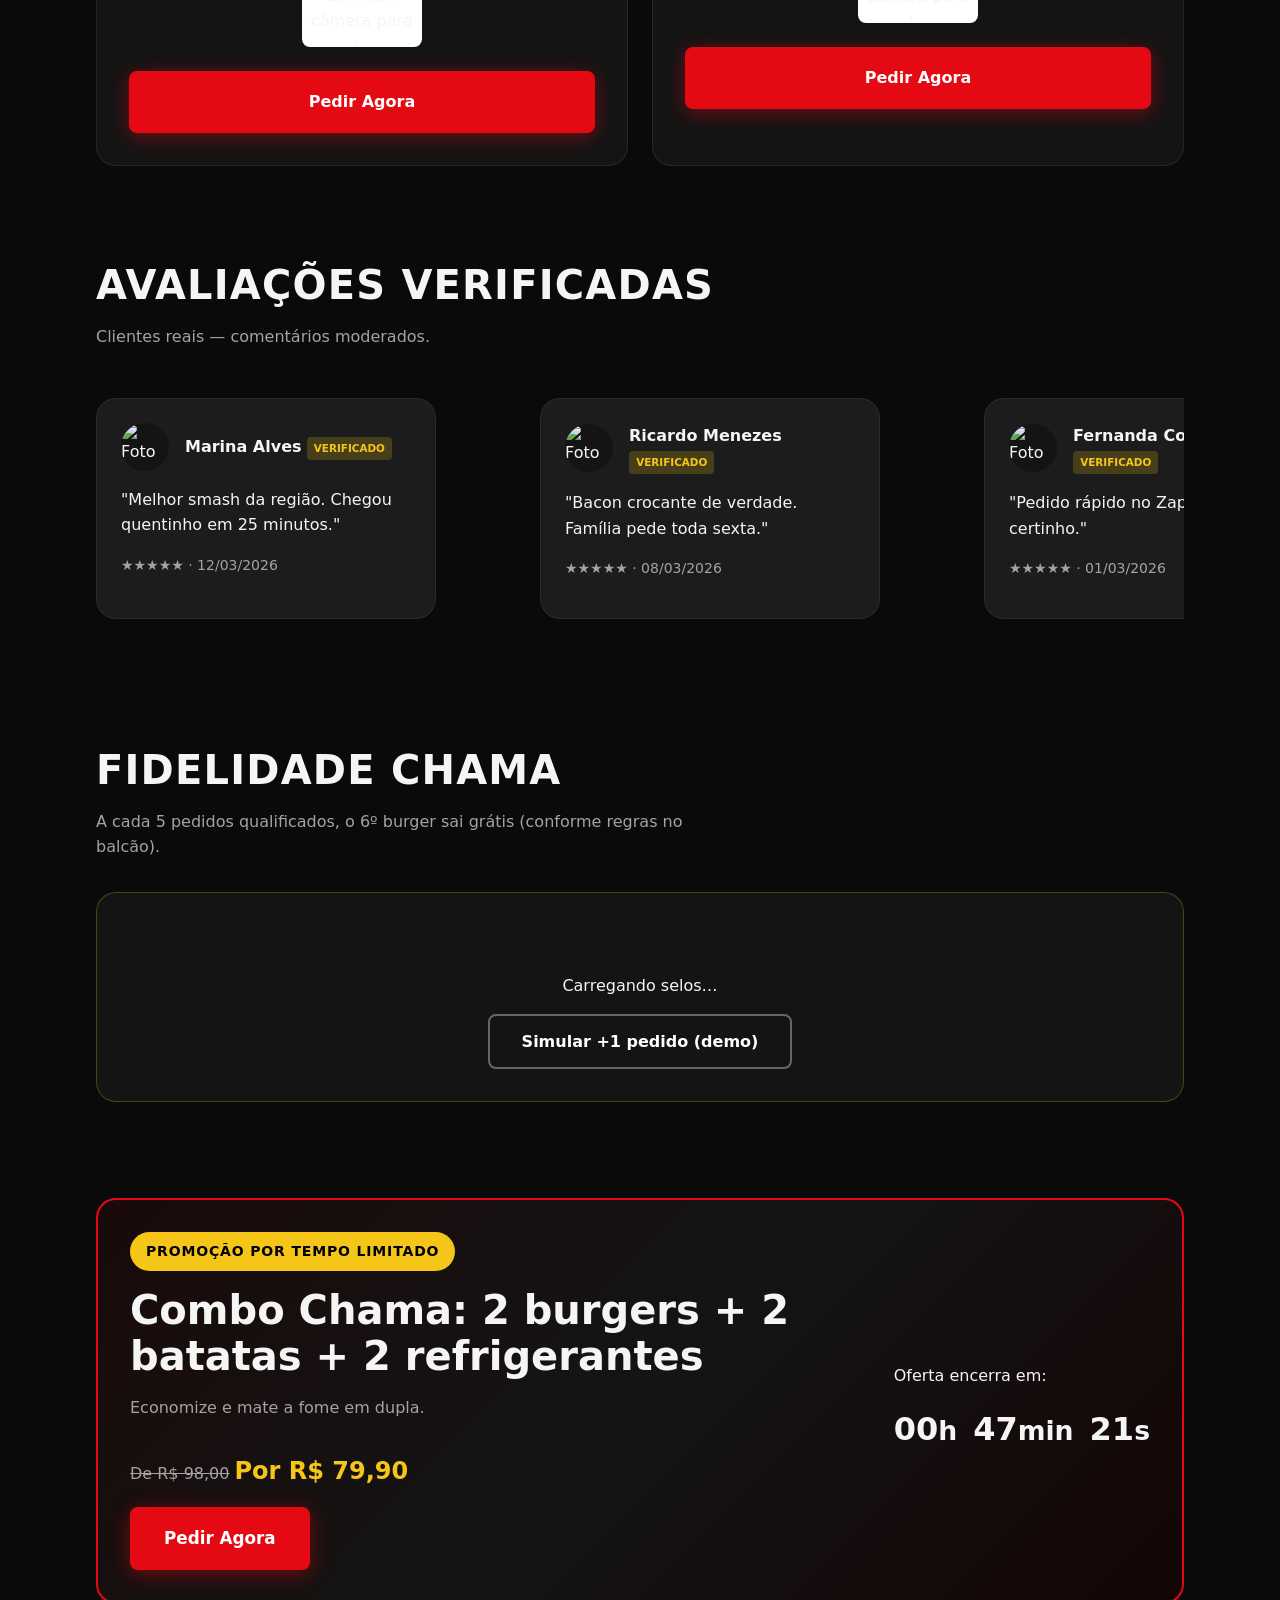
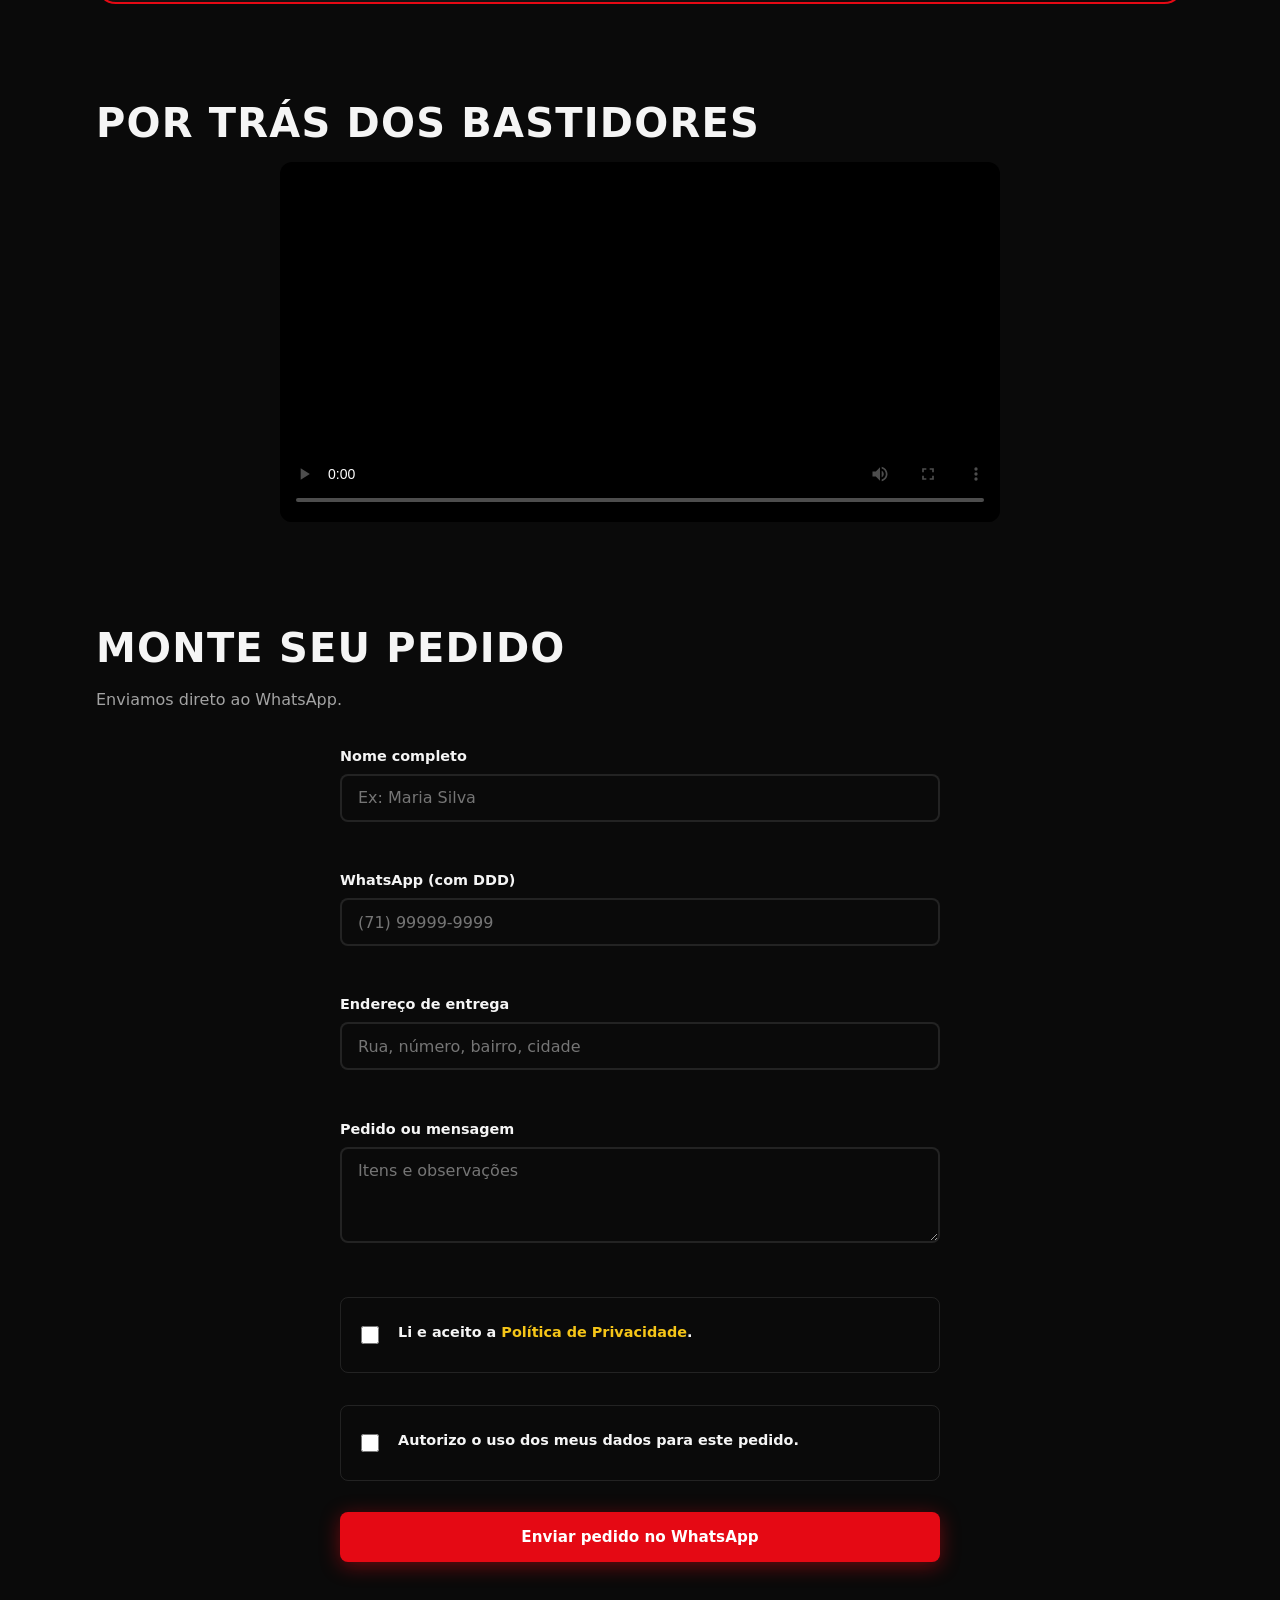
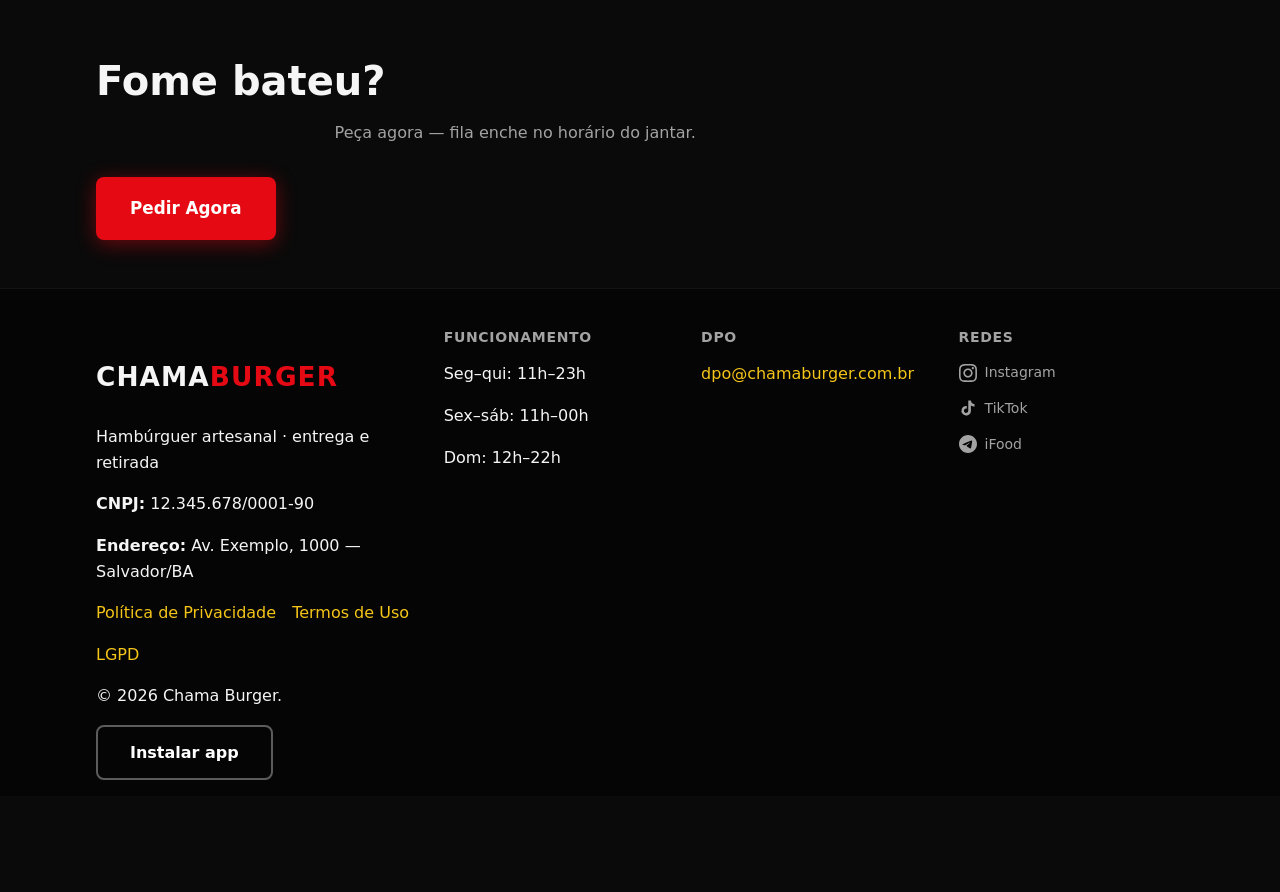
==== commit 7fb4ee43: "mudança" ====
--- a/index.html
+++ b/index.html
@@ -3,14 +3,55 @@
 <head>
   <meta charset="UTF-8">
   <meta name="viewport" content="width=device-width, initial-scale=1.0">
-  <meta http-equiv="Content-Security-Policy" content="default-src 'self'; script-src 'self' 'unsafe-inline'; style-src 'self' 'unsafe-inline'; img-src 'self' data: https://api.qrserver.com; connect-src https://api.ipify.org;">
+  <meta http-equiv="Cache-Control" content="public, max-age=3600">
+  <meta http-equiv="Content-Security-Policy" content="default-src 'self'; script-src 'self' 'unsafe-inline' https://www.googletagmanager.com https://www.google-analytics.com https://connect.facebook.net; style-src 'self' 'unsafe-inline'; img-src 'self' data: https://images.unsplash.com https://api.qrserver.com; connect-src 'self' https://api.ipify.org https://www.google-analytics.com https://www.googletagmanager.com https://connect.facebook.net https://sheetdb.io; font-src 'self' data:; media-src 'self' https://storage.googleapis.com;">
   <meta http-equiv="X-Frame-Options" content="DENY">
   <meta http-equiv="Referrer-Policy" content="strict-origin-when-cross-origin">
-  <meta name="description" content="Hambúrgueres artesanais com ingredientes frescos, entrega rápida e sabor premium. Peça agora pelo WhatsApp e aproveite promoções por tempo limitado.">
-  <title>Chama Burger | Hambúrguer Artesanal — Peça Agora com Entrega Rápida</title>
-  <link rel="icon" href="data:image/svg+xml,%3Csvg xmlns='http://www.w3.org/2000/svg' viewBox='0 0 32 32'%3E%3Crect fill='%23e50914' width='32' height='32' rx='6'/%3E%3Ctext x='16' y='22' text-anchor='middle' fill='%23f5c518' font-size='14' font-family='system-ui,sans-serif' font-weight='800'%3EC%3C/text%3E%3C/svg%3E" type="image/svg+xml">
-  <link rel="stylesheet" href="css/style.css">
+  <meta name="description" content="Hambúrgueres artesanais em Salvador. Peça pelo WhatsApp, delivery iFood e 99Food. Ingredientes frescos e entrega rápida.">
+  <meta name="geo.region" content="BR-BA">
+  <meta name="geo.placename" content="Salvador">
+  <meta name="geo.position" content="-12.9777;-38.5016">
+  <meta name="ICBM" content="-12.9777, -38.5016">
+  <meta name="theme-color" content="#e50914">
+  <title>Chama Burger | Hambúrguer Artesanal — Peça Agora</title>
+  <link rel="manifest" href="manifest.json">
+  <link rel="icon" href="assets/icons/icon.svg" type="image/svg+xml">
+  <link rel="preconnect" href="https://images.unsplash.com" crossorigin>
+  <link rel="dns-prefetch" href="https://api.qrserver.com">
+  <link rel="stylesheet" href="css/tokens.css">
+  <link rel="stylesheet" href="css/main.css">
+  <link rel="stylesheet" href="css/components.css">
+  <link rel="stylesheet" href="css/responsive.css">
   <link rel="stylesheet" href="css/lgpd.css">
+  <script type="application/ld+json">
+  {
+    "@context": "https://schema.org",
+    "@type": "Restaurant",
+    "name": "Chama Burger",
+    "image": "https://images.unsplash.com/photo-1568901346375-23c9450c58cd?w=1200&q=80",
+    "priceRange": "$$",
+    "address": {
+      "@type": "PostalAddress",
+      "streetAddress": "Av. Exemplo, 1000, Sala 2",
+      "addressLocality": "Salvador",
+      "addressRegion": "BA",
+      "postalCode": "40000-000",
+      "addressCountry": "BR"
+    },
+    "telephone": "+557130000000",
+    "servesCuisine": "Hambúrguer",
+    "openingHoursSpecification": [
+      {"@type": "OpeningHoursSpecification", "dayOfWeek": ["Monday","Tuesday","Wednesday","Thursday"], "opens": "11:00", "closes": "23:00"},
+      {"@type": "OpeningHoursSpecification", "dayOfWeek": ["Friday","Saturday"], "opens": "11:00", "closes": "00:00"},
+      {"@type": "OpeningHoursSpecification", "dayOfWeek": "Sunday", "opens": "12:00", "closes": "22:00"}
+    ],
+    "aggregateRating": {
+      "@type": "AggregateRating",
+      "ratingValue": "4.9",
+      "reviewCount": "2400"
+    }
+  }
+  </script>
 </head>
 <body>
   <a class="skip-link" href="#conteudo-principal">Ir para o conteúdo</a>
@@ -24,7 +65,7 @@
           <li><a href="#cardapio">Cardápio</a></li>
           <li><a href="#delivery">Delivery</a></li>
           <li><a href="#depoimentos">Clientes</a></li>
-          <li><a href="#oferta">Oferta</a></li>
+          <li><button type="button" class="nav-fidelidade" onclick="FidelidadeChama.abrir()" aria-label="Programa de Fidelidade">🎁 Fidelidade</button></li>
           <li><a href="#pedido" class="nav-cta">Pedir</a></li>
         </ul>
       </nav>
@@ -34,11 +75,9 @@
     </div>
     <div id="nav-mobile" class="nav-mobile" hidden>
       <ul>
-        <li><a href="#diferenciais">Diferenciais</a></li>
         <li><a href="#cardapio">Cardápio</a></li>
         <li><a href="#delivery">Delivery</a></li>
-        <li><a href="#depoimentos">Clientes</a></li>
-        <li><a href="#oferta">Oferta</a></li>
+        <li><button type="button" class="nav-fidelidade" onclick="FidelidadeChama.abrir()">🎁 Fidelidade</button></li>
         <li><a href="#pedido">Fazer pedido</a></li>
       </ul>
     </div>
@@ -46,52 +85,56 @@
 
   <main id="conteudo-principal">
     <section class="hero" aria-labelledby="hero-title">
-      <div class="hero-bg" role="img" aria-label="Visual em tons quentes sugerindo hambúrguer artesanal"></div>
+      <div class="hero-media" aria-hidden="true">
+        <picture>
+          <source type="image/avif" srcset="https://images.unsplash.com/photo-1568901346375-23c9450c58cd?w=1400&q=80&fm=avif">
+          <source type="image/webp" srcset="https://images.unsplash.com/photo-1568901346375-23c9450c58cd?w=1400&q=80&fm=webp">
+          <img src="https://images.unsplash.com/photo-1568901346375-23c9450c58cd?w=1400&q=80&fm=jpg" width="1200" height="900" fetchpriority="high" decoding="async" alt="Hambúrguer artesanal com queijo derretido e pão brioche">
+        </picture>
+      </div>
       <div class="hero-overlay"></div>
       <div class="container hero-content">
         <p class="hero-badge" data-animate>Sabor que você sente na primeira mordida</p>
         <h1 id="hero-title" class="hero-title" data-animate>Hambúrguer artesanal que vira vício — entrega em minutos</h1>
         <p class="hero-sub" data-animate>Carne smash suculenta, pão macio e molhos caseiros. Peça agora: promoção do combo acaba em breve.</p>
         <div class="hero-actions" data-animate>
-          <a href="#pedido" class="btn btn-primary btn-lg">Pedir agora</a>
+          <a href="#pedido" class="btn btn-primary btn-lg cta-pedir-agora">Pedir Agora</a>
           <a href="#cardapio" class="btn btn-outline btn-lg">Ver cardápio</a>
         </div>
         <p class="hero-proof" data-animate><strong>+2.400 pedidos</strong> só este mês · <span class="stars" aria-hidden="true">★★★★★</span> 4,9 no app</p>
-      </div>
-    </section>
+        <div class="hero-fidelidade" data-animate>
+          <p>🎁 <strong>Programa Fidelidade Chama</strong> — Cadastre-se e ganhe benefícios exclusivos!</p>
+          <button type="button" class="btn btn-sm btn-fidelidade" onclick="FidelidadeChama.abrir()">Quero participar</button>
+        </div>
+      </div>
+    </section>
+
+    <div class="status-bar">
+      <div class="container">
+        <div id="status-restaurante" class="status-badge status-badge--open" role="status" aria-live="polite"></div>
+      </div>
+    </div>
 
     <section id="diferenciais" class="section diferenciais" aria-labelledby="diferenciais-title">
       <div class="container">
-        <h2 id="diferenciais-title" class="section-title" data-animate>Por que a galera escolhe a Chama</h2>
+        <h2 id="diferenciais-title" class="section-title h2" data-animate>Por que a galera escolhe a Chama</h2>
         <p class="section-lead" data-animate>Ingredientes de verdade, preparo no ponto e entrega que não te deixa na mão.</p>
         <ul class="benefits-grid">
           <li class="benefit-card" data-animate>
-            <span class="benefit-icon" aria-hidden="true">
-              <svg width="40" height="40" viewBox="0 0 24 24" fill="none" xmlns="http://www.w3.org/2000/svg"><path d="M12 2L4 6v6c0 5 3.5 9 8 10 4.5-1 8-5 8-10V6l-8-4z" stroke="currentColor" stroke-width="1.5"/><path d="M9 12l2 2 4-4" stroke="currentColor" stroke-width="1.5" stroke-linecap="round"/></svg>
-            </span>
-            <h3>Ingredientes frescos</h3>
-            <p>Vegetais no dia, blend premium e queijos selecionados. Sem atalho na qualidade.</p>
+            <h3 class="h3">Ingredientes frescos</h3>
+            <p>Vegetais no dia, blend premium e queijos selecionados.</p>
           </li>
           <li class="benefit-card" data-animate>
-            <span class="benefit-icon" aria-hidden="true">
-              <svg width="40" height="40" viewBox="0 0 24 24" fill="none" xmlns="http://www.w3.org/2000/svg"><path d="M13 2L3 14h8l-1 8 10-12h-8l1-8z" stroke="currentColor" stroke-width="1.5" stroke-linejoin="round"/></svg>
-            </span>
-            <h3>Entrega rápida</h3>
-            <p>Rota otimizada e embalagem térmica. Quente, crocante e no prazo que combinamos.</p>
+            <h3 class="h3">Entrega rápida</h3>
+            <p>Rota otimizada e embalagem térmica.</p>
           </li>
           <li class="benefit-card" data-animate>
-            <span class="benefit-icon" aria-hidden="true">
-              <svg width="40" height="40" viewBox="0 0 24 24" fill="none" xmlns="http://www.w3.org/2000/svg"><circle cx="12" cy="12" r="9" stroke="currentColor" stroke-width="1.5"/><path d="M8 12h8M12 8v8" stroke="currentColor" stroke-width="1.5" stroke-linecap="round"/></svg>
-            </span>
-            <h3>Preparo artesanal</h3>
-            <p>Cada pedido na chapa no momento. Smash no ponto, selado por fora e suculento por dentro.</p>
+            <h3 class="h3">Preparo artesanal</h3>
+            <p>Cada pedido na chapa no momento.</p>
           </li>
           <li class="benefit-card" data-animate>
-            <span class="benefit-icon" aria-hidden="true">
-              <svg width="40" height="40" viewBox="0 0 24 24" fill="none" xmlns="http://www.w3.org/2000/svg"><path d="M12 2l2.4 7.4H22l-6 4.6 2.3 7-6.3-4.6L5.7 21l2.3-7-6-4.6h7.6L12 2z" stroke="currentColor" stroke-width="1.5" stroke-linejoin="round"/></svg>
-            </span>
-            <h3>Qualidade premium</h3>
-            <p>Receita testada milhares de vezes. O hambúrguer que você lembra e volta a pedir.</p>
+            <h3 class="h3">Qualidade premium</h3>
+            <p>Receita testada milhares de vezes.</p>
           </li>
         </ul>
       </div>
@@ -99,124 +142,205 @@
 
     <section id="cardapio" class="section cardapio" aria-labelledby="cardapio-title">
       <div class="container">
-        <h2 id="cardapio-title" class="section-title" data-animate>Cardápio — escolha e manda no Zap</h2>
-        <p class="section-lead" data-animate>Preços transparentes. Um toque e seu pedido já vai formatado para nossa equipe.</p>
-        <div class="menu-grid">
+        <h2 id="cardapio-title" class="section-title" data-animate>Cardápio</h2>
+        <p class="section-lead" data-animate>Preços transparentes. Fotos ilustrativas — preparo artesanal.</p>
+        <!-- Mudança 4: id="menu-grid-dinamico" — cardapio-loader.js substitui este conteúdo
+             com os dados de data/cardapio.json. O conteúdo estático abaixo é o fallback
+             caso fetch falhe (sem servidor / arquivo local). -->
+        <div class="menu-grid" id="menu-grid-dinamico">
           <article class="menu-card menu-card--hit" data-animate>
             <span class="menu-badge">Mais vendido</span>
-            <h3>Smash Duplo Clássico</h3>
+            <figure class="menu-card__media">
+              <picture>
+                <source type="image/webp" srcset="https://images.unsplash.com/photo-1568901346375-23c9450c58cd?w=800&q=80&fm=webp">
+                <img src="https://images.unsplash.com/photo-1568901346375-23c9450c58cd?w=800&q=80&fm=jpg" width="800" height="600" loading="lazy" decoding="async" alt="Smash Duplo Clássico — dois smashes, bacon crocante, queijo cheddar duplo e pão brioche">
+              </picture>
+            </figure>
+            <h3 class="h3">Smash Duplo Clássico</h3>
             <p>Dois smashes, queijo cheddar duplo, cebola caramelizada e maionese da casa no pão brioche.</p>
             <p class="menu-price">R$ 36,90</p>
             <a href="#" class="btn btn-whatsapp menu-wa" role="button" data-product="Smash Duplo Clássico" data-price="R$ 36,90">Pedir via WhatsApp</a>
           </article>
           <article class="menu-card menu-card--hit" data-animate>
             <span class="menu-badge">Mais vendido</span>
-            <h3>Bacon Crunch Premium</h3>
+            <figure class="menu-card__media">
+              <picture>
+                <source type="image/webp" srcset="https://images.unsplash.com/photo-1553979459-d2229ba7433f?w=800&q=80&fm=webp">
+                <img src="https://images.unsplash.com/photo-1553979459-d2229ba7433f?w=800&q=80&fm=jpg" width="800" height="600" loading="lazy" alt="Bacon Crunch Premium — blend 180g, bacon crocante, queijo suíço e barbecue">
+              </picture>
+            </figure>
+            <h3 class="h3">Bacon Crunch Premium</h3>
             <p>Blend 180g, bacon crocante, queijo suíço, barbecue defumado e pickles.</p>
             <p class="menu-price">R$ 42,90</p>
             <a href="#" class="btn btn-whatsapp menu-wa" role="button" data-product="Bacon Crunch Premium" data-price="R$ 42,90">Pedir via WhatsApp</a>
           </article>
           <article class="menu-card" data-animate>
-            <h3>Chicken Spicy</h3>
+            <figure class="menu-card__media">
+              <picture>
+                <source type="image/webp" srcset="https://images.unsplash.com/photo-1619881590738-11107aefe924?w=800&q=80&fm=webp">
+                <img src="https://images.unsplash.com/photo-1619881590738-11107aefe924?w=800&q=80&fm=jpg" width="800" height="600" loading="lazy" alt="Chicken Spicy — filé de frango empanado crocante com maionese picante">
+              </picture>
+            </figure>
+            <h3 class="h3">Chicken Spicy</h3>
             <p>Filé empanado crocante, maionese picante, alface e pão com gergelim.</p>
             <p class="menu-price">R$ 32,90</p>
             <a href="#" class="btn btn-whatsapp menu-wa" role="button" data-product="Chicken Spicy" data-price="R$ 32,90">Pedir via WhatsApp</a>
           </article>
           <article class="menu-card" data-animate>
-            <h3>Veggie Fire</h3>
+            <figure class="menu-card__media">
+              <picture>
+                <source type="image/webp" srcset="https://images.unsplash.com/photo-1525059696034-4967a7290028?w=800&q=80&fm=webp">
+                <img src="https://images.unsplash.com/photo-1525059696034-4967a7290028?w=800&q=80&fm=jpg" width="800" height="600" loading="lazy" alt="Veggie Fire — hambúrguer vegetal com grão-de-bico, rúcula e pesto">
+              </picture>
+            </figure>
+            <h3 class="h3">Veggie Fire</h3>
             <p>Hambúrguer de grão-de-bico, queijo vegetal, rúcula e pesto de manjericão.</p>
             <p class="menu-price">R$ 34,90</p>
             <a href="#" class="btn btn-whatsapp menu-wa" role="button" data-product="Veggie Fire" data-price="R$ 34,90">Pedir via WhatsApp</a>
           </article>
-          <article class="menu-card" data-animate>
-            <h3>Chama Triplo</h3>
-            <p>Três carnes, três queijos, jalapeño e molho especial (para quem não brinca em serviço).</p>
+          <article class="menu-card" id="menu-chama-triplo" data-animate>
+            <figure class="menu-card__media">
+              <picture>
+                <source type="image/avif" srcset="https://images.unsplash.com/photo-1550547660-d9440df05f1d?w=800&q=80&fm=avif">
+                <source type="image/webp" srcset="https://images.unsplash.com/photo-1550547660-d9440df05f1d?w=800&q=80&fm=webp">
+                <img src="https://images.unsplash.com/photo-1550547660-d9440df05f1d?w=800&q=80&fm=jpg" width="800" height="600" loading="lazy" alt="Chama Triplo — três carnes grelhadas, queijo derretido e jalapeño">
+              </picture>
+            </figure>
+            <h3 class="h3">Chama Triplo</h3>
+            <p>Três carnes, três queijos, jalapeño e molho especial.</p>
             <p class="menu-price">R$ 48,90</p>
             <a href="#" class="btn btn-whatsapp menu-wa" role="button" data-product="Chama Triplo" data-price="R$ 48,90">Pedir via WhatsApp</a>
           </article>
           <article class="menu-card" data-animate>
-            <h3>Combo Kids</h3>
-            <p>Mini smash, batata rústica e suco natural. A criançada aprova em silêncio (raro).</p>
+            <figure class="menu-card__media">
+              <picture>
+                <source type="image/avif" srcset="https://images.unsplash.com/photo-1551782450-a2132b4ba21d?w=800&q=80&fm=avif">
+                <source type="image/webp" srcset="https://images.unsplash.com/photo-1551782450-a2132b4ba21d?w=800&q=80&fm=webp">
+                <img src="https://images.unsplash.com/photo-1551782450-a2132b4ba21d?w=800&q=80&fm=jpg" width="800" height="600" loading="lazy" alt="Combo Kids — mini hambúrguer smash com pão brioche, batata rústica dourada e suco natural">
+              </picture>
+            </figure>
+            <h3 class="h3">Combo Kids</h3>
+            <p>Mini smash, batata rústica e suco natural.</p>
             <p class="menu-price">R$ 28,90</p>
             <a href="#" class="btn btn-whatsapp menu-wa" role="button" data-product="Combo Kids" data-price="R$ 28,90">Pedir via WhatsApp</a>
           </article>
         </div>
-      </div>
     </section>
 
     <section id="delivery" class="section delivery" aria-labelledby="delivery-title">
       <div class="container">
-        <h2 id="delivery-title" class="section-title" data-animate>Também pedimos por delivery parceiro</h2>
-        <p class="section-lead" data-animate>Preferir app? Escaneie o QR ou toque em Pedir — os links são configuráveis no arquivo js/config.js.</p>
+        <h2 id="delivery-title" class="section-title" data-animate>Delivery parceiro</h2>
+        <p class="section-lead" data-animate>Peça pelo app oficial — escaneie o QR ou toque em Pedir Agora.</p>
         <div class="delivery-grid">
-          <article class="delivery-card" data-animate>
-            <div class="delivery-main">
-              <div class="delivery-logo delivery-logo--ifood" aria-hidden="true">
-                <svg width="32" height="32" viewBox="0 0 32 32" fill="currentColor" xmlns="http://www.w3.org/2000/svg"><path d="M8 22V10h3v12H8zm5-7.5c0-2.2 1.6-4 4-4s4 1.8 4 4-1.6 4-4 4-4-1.8-4-4zm3 0c0 .8.7 1.5 1.5 1.5S19 15.3 19 14.5 18.3 13 17.5 13 16 13.7 16 14.5z"/></svg>
+          <!-- Mudança 2: logos SVG locais (assets/logos/), max-width 120px, cores de marca -->
+          <article class="delivery-card-v2" data-animate>
+            <div class="delivery-card-v2__logo">
+              <img src="assets/logos/ifood.svg" width="120" height="56" alt="iFood" loading="lazy">
+            </div>
+            <h3 class="h3">iFood</h3>
+            <p>Cashback, cupons e rastreio de entrega em tempo real.</p>
+            <div class="delivery-qr"><img id="qr-ifood" src="" width="112" height="112" loading="lazy" alt="QR Code iFood — aponte a câmera para abrir"></div>
+            <a id="delivery-ifood" class="btn btn-primary btn-block" href="#" target="_blank" rel="noopener noreferrer">Pedir Agora</a>
+          </article>
+          <article class="delivery-card-v2" data-animate>
+            <div class="delivery-card-v2__logo">
+              <img src="assets/logos/99food.svg" width="120" height="56" alt="99Food" loading="lazy">
+            </div>
+            <h3 class="h3">99Food</h3>
+            <p>Ofertas locais e entrega rápida pela cidade.</p>
+            <div class="delivery-qr"><img id="qr-99" src="" width="112" height="112" loading="lazy" alt="QR Code 99Food — aponte a câmera para abrir"></div>
+            <a id="delivery-99" class="btn btn-primary btn-block" href="#" target="_blank" rel="noopener noreferrer">Pedir Agora</a>
+          </article>
+        </div>
+      </div>
+    </section>
+
+    <section id="depoimentos" class="section depoimentos" aria-labelledby="depoimentos-title">
+      <div class="container">
+        <h2 id="depoimentos-title" class="section-title" data-animate>Avaliações verificadas</h2>
+        <p class="section-lead" data-animate>Clientes reais — comentários moderados.</p>
+        <div class="reviews-carousel" role="region" aria-roledescription="carrossel" aria-label="Depoimentos">
+          <div class="reviews-track">
+            <figure class="review-card" data-animate>
+              <div class="review-card__head">
+                <img class="review-card__avatar" src="https://images.unsplash.com/photo-1494790108377-be9c29b29330?w=96&q=80&fm=avif" width="48" height="48" loading="lazy" alt="Foto de Marina Alves">
+                <div class="review-card__head-text">
+                  <strong>Marina Alves</strong>
+                  <span class="review-badge">Verificado</span>
+                </div>
               </div>
-              <div class="delivery-copy">
-                <h3>iFood</h3>
-                <p>Peça com cashback, cupons e acompanhamento de entrega em tempo real na plataforma.</p>
+              <p>"Melhor smash da região. Chegou quentinho em 25 minutos."</p>
+              <!-- FIX [Baixo Acessibilidade]: aria-label adicionado em todos os review-meta -->
+              <p class="review-meta" aria-label="5 estrelas">★★★★★ · 12/03/2026</p>
+            </figure>
+            <figure class="review-card" data-animate>
+              <div class="review-card__head">
+                <img class="review-card__avatar" src="https://images.unsplash.com/photo-1507003211169-0a1dd7228f2d?w=96&q=80&fm=avif" width="48" height="48" loading="lazy" alt="Foto de Ricardo Menezes">
+                <div class="review-card__head-text">
+                  <strong>Ricardo Menezes</strong>
+                  <span class="review-badge">Verificado</span>
+                </div>
               </div>
-            </div>
-            <div class="delivery-side">
-              <div class="delivery-qr">
-                <img id="qr-ifood" src="" width="140" height="140" alt="QR Code para loja no iFood">
+              <p>"Bacon crocante de verdade. Família pede toda sexta."</p>
+              <p class="review-meta" aria-label="5 estrelas">★★★★★ · 08/03/2026</p>
+            </figure>
+            <figure class="review-card" data-animate>
+              <div class="review-card__head">
+                <img class="review-card__avatar" src="https://images.unsplash.com/photo-1438761681033-6461ffad8d80?w=96&q=80&fm=avif" width="48" height="48" loading="lazy" alt="Foto de Fernanda Costa">
+                <div class="review-card__head-text">
+                  <strong>Fernanda Costa</strong>
+                  <span class="review-badge">Verificado</span>
+                </div>
               </div>
-              <div class="delivery-actions">
-                <a id="delivery-ifood" class="btn btn-delivery" href="#" target="_blank" rel="noopener noreferrer">Pedir</a>
+              <p>"Pedido rápido no Zap e sempre certinho."</p>
+              <p class="review-meta" aria-label="5 estrelas">★★★★★ · 01/03/2026</p>
+            </figure>
+            <figure class="review-card" data-animate>
+              <div class="review-card__head">
+                <img class="review-card__avatar" src="https://images.unsplash.com/photo-1500648767791-00dcc994a43e?w=96&q=80&fm=avif" width="48" height="48" loading="lazy" alt="Foto de Paulo Santos">
+                <div class="review-card__head-text">
+                  <strong>Paulo Santos</strong>
+                  <span class="review-badge">Verificado</span>
+                </div>
               </div>
-            </div>
-          </article>
-          <article class="delivery-card" data-animate>
-            <div class="delivery-main">
-              <div class="delivery-logo delivery-logo--99" aria-hidden="true">
-                <svg width="32" height="32" viewBox="0 0 32 32" fill="currentColor" xmlns="http://www.w3.org/2000/svg"><text x="4" y="22" font-size="14" font-weight="bold">99</text></svg>
+              <p>"Combo Chama vale cada centavo. Entrega no prazo."</p>
+              <p class="review-meta" aria-label="5 estrelas">★★★★★ · 28/02/2026</p>
+            </figure>
+            <figure class="review-card" data-animate>
+              <div class="review-card__head">
+                <img class="review-card__avatar" src="https://images.unsplash.com/photo-1544005313-94ddf0286df2?w=96&q=80&fm=avif" width="48" height="48" loading="lazy" alt="Foto de Juliana Rocha">
+                <div class="review-card__head-text">
+                  <strong>Juliana Rocha</strong>
+                  <span class="review-badge">Verificado</span>
+                </div>
               </div>
-              <div class="delivery-copy">
-                <h3>99Food</h3>
-                <p>Alternativa rápida com ofertas locais. Ideal para quem já usa o ecossistema 99.</p>
+              <p>"Veggie Fire surpreendeu. Molho pesto impecável."</p>
+              <p class="review-meta" aria-label="4 estrelas">★★★★☆ · 20/02/2026</p>
+            </figure>
+            <figure class="review-card" data-animate>
+              <div class="review-card__head">
+                <img class="review-card__avatar" src="https://images.unsplash.com/photo-1472099645785-5658abf4ff4e?w=96&q=80&fm=avif" width="48" height="48" loading="lazy" alt="Foto de Bruno Lima">
+                <div class="review-card__head-text">
+                  <strong>Bruno Lima</strong>
+                  <span class="review-badge">Verificado</span>
+                </div>
               </div>
-            </div>
-            <div class="delivery-side">
-              <div class="delivery-qr">
-                <img id="qr-99" src="" width="140" height="140" alt="QR Code para loja no 99Food">
-              </div>
-              <div class="delivery-actions">
-                <a id="delivery-99" class="btn btn-delivery" href="#" target="_blank" rel="noopener noreferrer">Pedir</a>
-              </div>
-            </div>
-          </article>
-        </div>
-      </div>
-    </section>
-
-    <section id="depoimentos" class="section depoimentos" aria-labelledby="depoimentos-title">
-      <div class="container">
-        <h2 id="depoimentos-title" class="section-title" data-animate>Quem pediu, aprovou</h2>
-        <p class="section-lead" data-animate>Prova social de quem já sentiu o cheiro pela caixa antes de abrir.</p>
-        <div class="testimonials-grid">
-          <figure class="testimonial" data-animate>
-            <blockquote>“Melhor smash da região. Chegou quentinho em 25 minutos. Já virei cliente fixo.”</blockquote>
-            <figcaption>
-              <span class="testimonial-name">Marina Alves</span>
-              <span class="testimonial-stars" aria-label="5 de 5 estrelas">★★★★★</span>
-            </figcaption>
-          </figure>
-          <figure class="testimonial" data-animate>
-            <blockquote>“O bacon vem crocante de verdade. Minha família pede o combo toda sexta.”</blockquote>
-            <figcaption>
-              <span class="testimonial-name">Ricardo Menezes</span>
-              <span class="testimonial-stars" aria-label="5 de 5 estrelas">★★★★★</span>
-            </figcaption>
-          </figure>
-          <figure class="testimonial" data-animate>
-            <blockquote>“Atendimento rápido no Zap e pedido sempre certinho. Recomendo sem medo.”</blockquote>
-            <figcaption>
-              <span class="testimonial-name">Fernanda Costa</span>
-              <span class="testimonial-stars" aria-label="5 de 5 estrelas">★★★★★</span>
-            </figcaption>
-          </figure>
+              <p>"Melhor atendimento em delivery da região."</p>
+              <p class="review-meta" aria-label="5 estrelas">★★★★★ · 15/02/2026</p>
+            </figure>
+          </div>
+        </div>
+      </div>
+    </section>
+
+    <section id="fidelidade" class="section" aria-labelledby="fidelidade-title">
+      <div class="container">
+        <h2 id="fidelidade-title" class="section-title" data-animate>Fidelidade Chama</h2>
+        <p class="section-lead" data-animate>A cada 5 pedidos qualificados, o 6º burger sai grátis (conforme regras no balcão).</p>
+        <div class="fidelidade-wrap" data-animate>
+          <div id="fidelidade-selos" class="fidelidade-selos" aria-live="polite"></div>
+          <p id="fidelidade-msg">Carregando selos…</p>
+          <button type="button" class="btn btn-outline" id="fidelidade-demo-add">Simular +1 pedido (demo)</button>
         </div>
       </div>
     </section>
@@ -224,12 +348,12 @@
     <section id="oferta" class="section oferta" aria-labelledby="oferta-title">
       <div class="container">
         <div class="oferta-box" data-animate>
-          <div class="oferta-content">
-            <span class="oferta-tag">Promoção por tempo limitado</span>
-            <h2 id="oferta-title" class="oferta-title">Combo Chama: 2 burgers + 2 batatas + 2 refrigerantes</h2>
-            <p class="oferta-desc">Economize e mate a fome em dupla. Vagas de entrega no horário de pico acabam rápido — garanta o seu agora.</p>
-            <p class="oferta-preco"><span class="oferta-de">De R$ 98,00</span> <strong>Por R$ 79,90</strong></p>
-            <a href="#pedido" class="btn btn-primary btn-lg">Quero esse combo</a>
+          <div>
+            <span class="hero-badge">Promoção por tempo limitado</span>
+            <h2 id="oferta-title" class="h2">Combo Chama: 2 burgers + 2 batatas + 2 refrigerantes</h2>
+            <p class="section-lead" style="max-width:none">Economize e mate a fome em dupla.</p>
+            <p><span style="text-decoration:line-through;color:#a3a3a3">De R$ 98,00</span> <strong style="color:var(--color-accent);font-size:1.5rem">Por R$ 79,90</strong></p>
+            <a href="#pedido" class="btn btn-primary btn-lg cta-pedir-agora">Pedir Agora</a>
           </div>
           <div class="oferta-timer-wrap" aria-live="polite">
             <p class="oferta-timer-label">Oferta encerra em:</p>
@@ -243,11 +367,24 @@
       </div>
     </section>
 
-    <section id="pedido" class="section pedido" aria-labelledby="pedido-title">
-      <div class="container">
-        <h2 id="pedido-title" class="section-title" data-animate>Monte seu pedido — enviamos direto pro WhatsApp</h2>
-        <p class="section-lead" data-animate>Preencha, valide em um clique e fale com a equipe sem reescrever tudo.</p>
-        <form class="pedido-form" id="form-pedido" novalidate data-animate>
+    <section id="video-promo" class="section" aria-labelledby="video-title">
+      <div class="container">
+        <h2 id="video-title" class="section-title" data-animate>Por trás dos bastidores</h2>
+        <div class="video-wrap" data-animate>
+          <video controls width="720" playsinline preload="metadata" poster="https://images.unsplash.com/photo-1568901346375-23c9450c58cd?w=1280&q=80" aria-label="Vídeo do preparo de hambúrguer artesanal">
+            <source src="https://videos.pexels.com/video-files/856979/856979-hd_1920_1080_30fps.mp4" type="video/mp4">
+            <source src="https://videos.pexels.com/video-files/856979/856979-hd_1920_1080_30fps.webm" type="video/webm">
+            <p>Seu navegador não suporta vídeo. <a href="https://videos.pexels.com/video-files/856979/856979-hd_1920_1080_30fps.mp4" download>Baixe o vídeo</a></p>
+          </video>
+        </div>
+      </div>
+    </section>
+
+    <section id="pedido" class="section pedido pedido-section" aria-labelledby="pedido-title">
+      <div class="container">
+        <h2 id="pedido-title" class="section-title" data-animate>Monte seu pedido</h2>
+        <p class="section-lead" data-animate>Enviamos direto ao WhatsApp.</p>
+        <form class="pedido-form compact-form" id="form-pedido" novalidate data-animate>
           <p class="form-geral-error" id="err-geral" role="alert" hidden></p>
           <div class="form-group">
             <label for="nome">Nome completo</label>
@@ -261,44 +398,54 @@
           </div>
           <div class="form-group">
             <label for="endereco">Endereço de entrega</label>
-            <input type="text" id="endereco" name="endereco" autocomplete="street-address" required maxlength="300" minlength="10" placeholder="Rua, número, bairro, complemento, cidade">
+            <input type="text" id="endereco" name="endereco" autocomplete="street-address" required maxlength="300" minlength="10" placeholder="Rua, número, bairro, cidade">
             <span class="field-error" id="err-endereco" role="alert"></span>
           </div>
           <div class="form-group">
             <label for="mensagem">Pedido ou mensagem</label>
-            <textarea id="mensagem" name="mensagem" rows="4" required maxlength="500" minlength="5" placeholder="Ex: 2x Smash Duplo + batata grande (5 a 500 caracteres)"></textarea>
+            <textarea id="mensagem" name="mensagem" rows="3" required maxlength="500" minlength="5" placeholder="Itens e observações"></textarea>
             <span class="field-error" id="err-mensagem" role="alert"></span>
           </div>
-          <div id="lgpd" class="consent-block" aria-labelledby="label-lgpd">
-            <div class="consent-row">
-              <input type="checkbox" id="chk-lgpd" name="chk-lgpd" required>
-              <label for="chk-lgpd" id="label-lgpd">Li e aceito a <a href="politica-privacidade.html" target="_blank" rel="noopener noreferrer">Política de Privacidade</a>.</label>
-            </div>
-            <span class="field-error" id="err-lgpd" role="alert"></span>
-          </div>
-          <div id="dados" class="consent-block">
-            <div class="consent-row">
-              <input type="checkbox" id="chk-dados" name="chk-dados" required>
-              <label for="chk-dados">Autorizo o uso dos meus dados para este pedido.</label>
-            </div>
-            <span class="field-error" id="err-dados" role="alert"></span>
-          </div>
-          <p class="form-success" id="form-success" role="status" hidden>Pedido pronto para enviar! Abrindo o WhatsApp…</p>
-          <button type="submit" class="btn btn-primary btn-lg btn-block" id="btn-enviar">Enviar pedido no WhatsApp</button>
+          <div id="lgpd" class="consent-inline consent-block--compact">
+            <input type="checkbox" id="chk-lgpd" name="chk-lgpd" required>
+            <label for="chk-lgpd">Li e aceito a <a href="politica-privacidade.html" target="_blank" rel="noopener noreferrer">Política de Privacidade</a>.</label>
+          </div>
+          <span class="field-error" id="err-lgpd" role="alert"></span>
+          <div id="dados" class="consent-inline consent-block--compact">
+            <input type="checkbox" id="chk-dados" name="chk-dados" required>
+            <label for="chk-dados">Autorizo o uso dos meus dados para este pedido.</label>
+          </div>
+          <span class="field-error" id="err-dados" role="alert"></span>
+          <p class="form-success" id="form-success" role="status" hidden>Pedido pronto! Abrindo o WhatsApp…</p>
+          <button type="submit" class="btn btn-primary btn-submit-form btn-block" id="btn-enviar">
+            <span class="btn__spinner" aria-hidden="true"></span>
+            <span class="btn__label">Enviar pedido no WhatsApp</span>
+          </button>
         </form>
+        <div id="kitchen-panel" class="kitchen-panel" hidden>
+          <p><strong>Preparo estimado:</strong> 15–25 min · <strong>Entrega:</strong> 30–45 min</p>
+          <p id="kitchen-steps-text" class="kitchen-steps">Pedido recebido</p>
+          <div class="kitchen-bar" aria-hidden="true"><div id="kitchen-bar-fill" class="kitchen-bar__fill"></div></div>
+        </div>
       </div>
     </section>
 
     <section class="section cta-final" aria-labelledby="cta-final-title">
       <div class="container cta-final-inner" data-animate>
-        <h2 id="cta-final-title" class="cta-final-title">Fome bateu? Não deixa pra depois.</h2>
-        <p class="cta-final-text">Peça agora — fila de produção enche rápido no horário do jantar.</p>
-        <a href="#pedido" class="btn btn-primary btn-xl">Pedir agora pelo WhatsApp</a>
+        <h2 id="cta-final-title" class="h2">Fome bateu?</h2>
+        <p class="section-lead" style="margin-left:auto;margin-right:auto">Peça agora — fila enche no horário do jantar.</p>
+        <a href="#pedido" class="btn btn-primary btn-lg cta-pedir-agora">Pedir Agora</a>
       </div>
     </section>
   </main>
 
   <div id="toast-site" class="toast-site" role="status" aria-live="polite" aria-atomic="true" hidden></div>
+
+  <div id="sticky-cta-bar" class="sticky-cta-mobile sticky-cta-mobile" aria-hidden="true">
+    <div class="container" style="display:flex;justify-content:center">
+      <a href="#pedido" class="btn btn-primary btn-lg btn-block cta-pedir-agora" style="max-width:400px">Pedir Agora</a>
+    </div>
+  </div>
 
   <footer class="site-footer" role="contentinfo">
     <div class="container footer-grid">
@@ -306,49 +453,63 @@
         <p class="logo footer-logo">Chama<span>Burger</span></p>
         <p>Hambúrguer artesanal · entrega e retirada</p>
         <p><strong>CNPJ:</strong> 12.345.678/0001-90</p>
-        <p><strong>Endereço:</strong> Av. Exemplo, 1000 — Sala 2 — Salvador/BA — CEP 40000-000</p>
+        <p><strong>Endereço:</strong> Av. Exemplo, 1000 — Salvador/BA</p>
         <ul class="footer-legal">
           <li><a href="politica-privacidade.html">Política de Privacidade</a></li>
           <li><a href="termos-de-uso.html">Termos de Uso</a></li>
-          <li><a href="politica-privacidade.html#lgpd-direitos">LGPD — direitos do titular</a></li>
+          <li><a href="politica-privacidade.html#lgpd-direitos">LGPD</a></li>
         </ul>
       </div>
       <div>
         <h3 class="footer-heading">Funcionamento</h3>
-        <p>Seg a qui: 11h–23h</p>
-        <p>Sex e sáb: 11h–00h</p>
+        <p>Seg–qui: 11h–23h</p>
+        <p>Sex–sáb: 11h–00h</p>
         <p>Dom: 12h–22h</p>
       </div>
       <div>
         <h3 class="footer-heading">DPO</h3>
-        <p><strong>Nome:</strong> Ana Paula Mendes</p>
-        <p><strong>E-mail:</strong> <a href="mailto:dpo@chamaburger.com.br?subject=LGPD">dpo@chamaburger.com.br</a></p>
-        <p><strong>Telefone:</strong> <a href="tel:+557130000000">(71) 3000-0000</a></p>
+        <p><a href="mailto:dpo@chamaburger.com.br">dpo@chamaburger.com.br</a></p>
       </div>
       <div>
         <h3 class="footer-heading">Redes</h3>
         <ul class="footer-social">
-          <li><a href="https://www.instagram.com/" target="_blank" rel="noopener noreferrer">Instagram</a></li>
-          <li><a href="https://www.tiktok.com/" target="_blank" rel="noopener noreferrer">TikTok</a></li>
-          <li><a href="https://www.ifood.com.br/" target="_blank" rel="noopener noreferrer">iFood</a></li>
+          <li>
+            <a href="https://www.instagram.com/" target="_blank" rel="noopener noreferrer" aria-label="Instagram">
+              <svg width="18" height="18" viewBox="0 0 24 24" fill="currentColor" aria-hidden="true"><path d="M12 2.163c3.204 0 3.584.012 4.85.07 3.252.148 4.771 1.691 4.919 4.919.058 1.265.069 1.645.069 4.849 0 3.205-.012 3.584-.069 4.849-.149 3.225-1.664 4.771-4.919 4.919-1.266.058-1.644.07-4.85.07-3.204 0-3.584-.012-4.849-.07-3.26-.149-4.771-1.699-4.919-4.92-.058-1.265-.07-1.644-.07-4.849 0-3.204.013-3.583.07-4.849.149-3.227 1.664-4.771 4.919-4.919 1.266-.057 1.645-.069 4.849-.069zm0-2.163c-3.259 0-3.667.014-4.947.072-4.358.2-6.78 2.618-6.98 6.98-.059 1.281-.073 1.689-.073 4.948 0 3.259.014 3.668.072 4.948.2 4.358 2.618 6.78 6.98 6.98 1.281.058 1.689.072 4.948.072 3.259 0 3.668-.014 4.948-.072 4.354-.2 6.782-2.618 6.979-6.98.059-1.28.073-1.689.073-4.948 0-3.259-.014-3.667-.072-4.947-.196-4.354-2.617-6.78-6.979-6.98-1.281-.059-1.69-.073-4.949-.073zm0 5.838c-3.403 0-6.162 2.759-6.162 6.162s2.759 6.163 6.162 6.163 6.162-2.759 6.162-6.163c0-3.403-2.759-6.162-6.162-6.162zm0 10.162c-2.209 0-4-1.79-4-4 0-2.209 1.791-4 4-4s4 1.791 4 4c0 2.21-1.791 4-4 4zm6.406-11.845c-.796 0-1.441.645-1.441 1.44s.645 1.44 1.441 1.44c.795 0 1.439-.645 1.439-1.44s-.644-1.44-1.439-1.44z"/></svg>
+              Instagram
+            </a>
+          </li>
+          <li>
+            <a href="https://www.tiktok.com/" target="_blank" rel="noopener noreferrer" aria-label="TikTok">
+              <svg width="18" height="18" viewBox="0 0 24 24" fill="currentColor" aria-hidden="true"><path d="M19.59 6.69a4.83 4.83 0 01-3.77-4.25V2h-3.45v13.67a2.89 2.89 0 01-5.2 1.74 2.89 2.89 0 012.31-4.64 2.93 2.93 0 01.88.13V9.4a6.84 6.84 0 00-1-.05A6.33 6.33 0 005 20.1a6.34 6.34 0 0010.86-4.43v-7a8.16 8.16 0 004.77 1.52v-3.4a4.85 4.85 0 01-1-.1z"/></svg>
+              TikTok
+            </a>
+          </li>
+          <li>
+            <a href="https://www.ifood.com.br/" target="_blank" rel="noopener noreferrer" aria-label="iFood">
+              <svg width="18" height="18" viewBox="0 0 24 24" fill="currentColor" aria-hidden="true"><path d="M12 0C5.373 0 0 5.373 0 12s5.373 12 12 12 12-5.373 12-12S18.627 0 12 0zm5.562 8.161c-.18 1.897-.962 6.502-1.359 8.627-.168.9-.5 1.201-.82 1.23-.696.064-1.225-.46-1.901-.903-1.056-.693-1.653-1.124-2.678-1.8-1.185-.78-.417-1.21.258-1.91.177-.184 3.247-2.977 3.307-3.23.007-.032.014-.15-.056-.212s-.174-.041-.249-.024c-.106.024-1.793 1.14-5.061 3.345-.48.33-.913.49-1.302.48-.428-.008-1.252-.241-1.865-.44-.752-.245-1.349-.374-1.297-.789.027-.216.325-.437.893-.663 3.498-1.524 5.83-2.529 6.998-3.014 3.332-1.386 4.025-1.627 4.476-1.635z"/></svg>
+              iFood
+            </a>
+          </li>
         </ul>
       </div>
     </div>
     <div class="container footer-bottom">
-      <p>© 2026 Chama Burger. Todos os direitos reservados.</p>
-      <p>Imagens ilustrativas. Preços e disponibilidade sujeitos a alteração.</p>
+      <p>© 2026 Chama Burger.</p>
+      <button type="button" class="btn btn-outline" id="btn-install-pwa" hidden>Instalar app</button>
     </div>
   </footer>
 
-  <a href="#" class="whatsapp-float" id="whatsapp-float" aria-label="Abrir WhatsApp para pedir" title="Pedir no WhatsApp">
-    <svg width="28" height="28" viewBox="0 0 24 24" fill="currentColor" xmlns="http://www.w3.org/2000/svg" aria-hidden="true"><path d="M17.472 14.382c-.297-.149-1.758-.867-2.03-.967-.273-.099-.471-.148-.67.15-.197.297-.767.966-.94 1.164-.173.199-.347.223-.644.075-.297-.15-1.255-.463-2.39-1.475-.883-.788-1.48-1.761-1.653-2.059-.173-.297-.018-.458.13-.606.134-.133.298-.347.446-.52.149-.174.198-.298.298-.497.099-.198.05-.371-.025-.52-.075-.149-.669-1.612-.916-2.207-.242-.579-.487-.5-.669-.51-.173-.008-.371-.01-.57-.01-.198 0-.52.074-.792.372-.272.297-1.04 1.016-1.04 2.479 0 1.462 1.065 2.875 1.213 3.074.149.198 2.096 3.2 5.077 4.487.709.306 1.262.489 1.694.625.712.227 1.36.195 1.871.118.571-.085 1.758-.719 2.006-1.413.248-.694.248-1.289.173-1.413-.074-.124-.272-.198-.57-.347m-5.421 7.403h-.004a9.87 9.87 0 01-5.031-1.378l-.361-.214-3.741.982.998-3.648-.235-.374a9.86 9.86 0 01-1.51-5.26c.001-5.45 4.436-9.884 9.888-9.884 2.64 0 5.122 1.03 6.988 2.898a9.825 9.825 0 012.893 6.994c-.003 5.45-4.435 9.884-9.885 9.884m8.413-18.297A11.815 11.815 0 0012.05 0C5.495 0 .16 5.335.157 11.892c0 2.096.547 4.142 1.588 5.945L.057 24l6.305-1.654a11.882 11.882 0 005.683 1.448h.005c6.554 0 11.89-5.335 11.893-11.893a11.821 11.821 0 00-3.48-8.413z"/></svg>
+  <a href="#" class="whatsapp-float" id="whatsapp-float" aria-label="WhatsApp: fazer pedido" title="WhatsApp">
+    <svg width="32" height="32" viewBox="0 0 24 24" fill="currentColor" aria-hidden="true"><path d="M17.472 14.382c-.297-.149-1.758-.867-2.03-.967-.273-.099-.471-.148-.67.15-.197.297-.767.966-.94 1.164-.173.199-.347.223-.644.075-.297-.15-1.255-.463-2.39-1.475-.883-.788-1.48-1.761-1.653-2.059-.173-.297-.018-.458.13-.606.134-.133.298-.347.446-.52.149-.174.198-.298.298-.497.099-.198.05-.371-.025-.52-.075-.149-.669-1.612-.916-2.207-.242-.579-.487-.5-.669-.51-.173-.008-.371-.01-.57-.01-.198 0-.52.074-.792.372-.272.297-1.04 1.016-1.04 2.479 0 1.462 1.065 2.875 1.213 3.074.149.198 2.096 3.2 5.077 4.487.709.306 1.262.489 1.694.625.712.227 1.36.195 1.871.118.571-.085 1.758-.719 2.006-1.413.248-.694.248-1.289.173-1.413-.074-.124-.272-.198-.57-.347m-5.421 7.403h-.004a9.87 9.87 0 01-5.031-1.378l-.361-.214-3.741.982.998-3.648-.235-.374a9.86 9.86 0 01-1.51-5.26c.001-5.45 4.436-9.884 9.888-9.884 2.64 0 5.122 1.03 6.988 2.898a9.825 9.825 0 012.893 6.994c-.003 5.45-4.435 9.884-9.885 9.884m8.413-18.297A11.815 11.815 0 0012.05 0C5.495 0 .16 5.335.157 11.892c0 2.096.547 4.142 1.588 5.945L.057 24l6.305-1.654a11.882 11.882 0 005.683 1.448h.005c6.554 0 11.89-5.335 11.893-11.893a11.821 11.821 0 00-3.48-8.413z"/></svg>
   </a>
 
-  <div id="lgpd-banner" class="lgpd-banner" role="dialog" aria-modal="false" aria-labelledby="lgpd-banner-title" aria-describedby="lgpd-banner-desc" hidden>
+  <!-- FIX [Médio Acessibilidade]: aria-modal="true" e aria-describedby adicionados ao banner LGPD -->
+  <div id="lgpd-banner" class="lgpd-banner" role="dialog" aria-modal="true" aria-labelledby="lgpd-banner-title" aria-describedby="lgpd-banner-desc" hidden>
     <div class="lgpd-banner-inner">
       <div>
         <p id="lgpd-banner-title" class="lgpd-banner-title">Privacidade e cookies</p>
-        <p id="lgpd-banner-desc" class="lgpd-banner-text">Usamos cookies necessários para o site funcionar e, com seu consentimento, cookies analíticos e de marketing. O registro do consentimento é armazenado de forma criptografada com data/hora e IP (quando disponível). Saiba mais na nossa <a href="politica-privacidade.html">Política de Privacidade</a>.</p>
+        <p id="lgpd-banner-desc" class="lgpd-banner-text">Usamos cookies necessários e, com seu consentimento, analíticos e de marketing (Google Analytics / Meta Pixel). <a href="politica-privacidade.html">Política</a>.</p>
       </div>
       <div class="lgpd-banner-actions">
         <button type="button" class="lgpd-btn lgpd-btn-primary" id="lgpd-accept-all">Aceitar Todos</button>
@@ -361,39 +522,36 @@
   <div id="lgpd-modal" class="lgpd-modal" role="dialog" aria-modal="true" aria-labelledby="lgpd-modal-title" hidden>
     <div class="lgpd-modal-panel">
       <div class="lgpd-modal-head">
-        <h2 id="lgpd-modal-title" class="lgpd-modal-title">Preferências de cookies</h2>
+        <h2 id="lgpd-modal-title" class="lgpd-modal-title">Preferências</h2>
         <button type="button" class="lgpd-modal-close" id="lgpd-modal-close" aria-label="Fechar">&times;</button>
       </div>
       <ul class="lgpd-cat-list">
         <li class="lgpd-cat-disabled">
-          <input type="checkbox" id="lgpd-cat-nec" checked disabled aria-describedby="lgpd-nec-desc">
-          <div>
-            <label for="lgpd-cat-nec">Necessários</label>
-            <small id="lgpd-nec-desc">Sempre ativos. Segurança, preferências de consentimento e funcionamento básico.</small>
-          </div>
+          <input type="checkbox" id="lgpd-cat-nec" checked disabled>
+          <div><label for="lgpd-cat-nec">Necessários</label><small>Sempre ativos.</small></div>
         </li>
         <li>
           <input type="checkbox" id="lgpd-cat-analytics">
-          <div>
-            <label for="lgpd-cat-analytics">Analíticos</label>
-            <small>Medição agregada de uso para melhorar desempenho e conteúdo.</small>
-          </div>
+          <div><label for="lgpd-cat-analytics">Analíticos</label><small>Google Analytics (medição agregada).</small></div>
         </li>
         <li>
           <input type="checkbox" id="lgpd-cat-marketing">
-          <div>
-            <label for="lgpd-cat-marketing">Marketing</label>
-            <small>Personalização de ofertas e remarketing, quando aplicável.</small>
-          </div>
+          <div><label for="lgpd-cat-marketing">Marketing</label><small>Meta Pixel / remarketing (90 dias).</small></div>
         </li>
       </ul>
-      <button type="button" class="lgpd-btn lgpd-btn-primary lgpd-btn-block" id="lgpd-save-prefs">Salvar preferências</button>
+      <button type="button" class="lgpd-btn lgpd-btn-primary lgpd-btn-block" id="lgpd-save-prefs">Salvar</button>
     </div>
   </div>
 
   <script src="js/config.js"></script>
   <script src="js/security.js"></script>
+  <script src="js/tracking.js"></script>
   <script src="js/lgpd.js"></script>
+  <script src="js/menu-dinamico.js"></script>
+  <script src="js/fidelidade.js"></script>
+  <script src="js/pwa.js"></script>
+  <!-- Mudança 4: carregamento do cardápio via JSON externo -->
+  <script src="js/cardapio-loader.js"></script>
   <script src="js/main.js" defer></script>
 </body>
-</html>
+</html>
--- a/css/tokens.css
+++ b/css/tokens.css
@@ -0,0 +1,61 @@
+/**
+ * Design system — tokens de marca (base 8px)
+ */
+:root {
+  /* Cores */
+  --color-bg: #0a0a0a;
+  --color-surface: #141414;
+  --color-surface-2: #1c1c1c;
+  --color-text: #f5f5f5;
+  --color-text-muted: #a3a3a3;
+  --color-primary: #e50914;
+  --color-primary-hover: #ff1a26;
+  --color-secondary: #1c1c1c;
+  --color-accent: #f5c518;
+  --color-accent-dim: #c9a012;
+  --color-success: #25d366;
+  --color-focus: #f5c518;
+
+  /* Tipografia escalável */
+  --font-display: system-ui, "Segoe UI", Roboto, "Helvetica Neue", Arial, sans-serif;
+  --font-body: system-ui, "Segoe UI", Roboto, "Helvetica Neue", Arial, sans-serif;
+  --fs-h1: clamp(2.5rem, 6vw, 3.25rem);
+  --fs-h2: clamp(2rem, 4vw, 2.5rem);
+  --fs-h3: clamp(1.5rem, 3vw, 1.75rem);
+  --fs-body: 1rem;
+  --fs-small: 0.875rem;
+  --fw-bold: 700;
+  --fw-semibold: 600;
+  --fw-medium: 500;
+  --lh-tight: 1.15;
+  --lh-body: 1.6;
+  --max-ch: 60ch;
+
+  /* Espaçamento (múltiplos de 8px) */
+  --space-1: 0.5rem;
+  --space-2: 1rem;
+  --space-3: 1.5rem;
+  --space-4: 2rem;
+  --space-5: 2.5rem;
+  --space-6: 3rem;
+
+  /* Bordas e sombras */
+  --radius-sm: 8px;
+  --radius-md: 12px;
+  --radius-lg: 20px;
+  --radius-pill: 999px;
+  --shadow-card: 0 12px 40px rgba(0, 0, 0, 0.45);
+  --shadow-soft: 0 4px 24px rgba(0, 0, 0, 0.35);
+
+  /* Transições */
+  --ease: cubic-bezier(0.4, 0, 0.2, 1);
+  --duration: 200ms;
+  --duration-slow: 300ms;
+
+  /* Layout */
+  --container-max: 1120px;
+  --header-h: 64px;
+  --touch-min: 44px;
+  --cta-pad-y: 16px;
+  --cta-pad-x: 32px;
+}
--- a/css/main.css
+++ b/css/main.css
@@ -0,0 +1,124 @@
+   *,
+   *::before,
+   *::after {
+     box-sizing: border-box;
+   }
+   
+   html {
+     scroll-behavior: smooth;
+   }
+   
+   @media (prefers-reduced-motion: reduce) {
+     html {
+       scroll-behavior: auto;
+     }
+     [data-animate] {
+       opacity: 1 !important;
+       transform: none !important;
+     }
+   }
+   
+   body {
+     margin: 0;
+     font-family: var(--font-body);
+     font-size: var(--fs-body);
+     line-height: var(--lh-body);
+     color: var(--color-text);
+     background: var(--color-bg);
+     -webkit-font-smoothing: antialiased;
+   }
+   
+   body.lgpd-banner-open {
+     padding-bottom: 9.5rem;
+   }
+   
+   @media (min-width: 768px) {
+     body.lgpd-banner-open {
+       padding-bottom: 6rem;
+     }
+   }
+   
+   img {
+     max-width: 100%;
+     height: auto;
+     display: block;
+   }
+   
+   a {
+     color: var(--color-accent);
+     text-decoration: none;
+   }
+   
+   a:hover {
+     text-decoration: underline;
+   }
+   
+   /* Hierarquia tipográfica */
+   h1,
+   .h1 {
+     font-family: var(--font-display);
+     font-size: var(--fs-h1);
+     font-weight: var(--fw-bold);
+     line-height: var(--lh-tight);
+     letter-spacing: 0.02em;
+     margin: 0 0 var(--space-2);
+   }
+   
+   h2,
+   .h2 {
+     font-family: var(--font-display);
+     font-size: var(--fs-h2);
+     font-weight: var(--fw-semibold);
+     line-height: var(--lh-tight);
+     margin: 0 0 var(--space-2);
+   }
+   
+   h3,
+   .h3 {
+     font-family: var(--font-display);
+     font-size: var(--fs-h3);
+     font-weight: var(--fw-medium);
+     line-height: var(--lh-tight);
+     margin: 0 0 var(--space-1);
+   }
+   
+   p,
+   .section-lead {
+     max-width: var(--max-ch);
+   }
+   
+   .skip-link {
+     position: absolute;
+     left: -9999px;
+     top: 0;
+     z-index: 9999;
+     padding: var(--space-2);
+     background: var(--color-accent);
+     color: #000;
+     font-weight: var(--fw-bold);
+   }
+   
+   .skip-link:focus {
+     left: 0;
+   }
+   
+   .container {
+     width: 100%;
+     max-width: var(--container-max);
+     margin-inline: auto;
+     padding-inline: var(--space-2);
+   }
+   
+   section[id],
+   main[id] {
+     scroll-margin-top: calc(var(--header-h) + 12px);
+   }
+   
+   :focus-visible {
+     outline: 2px solid var(--color-focus);
+     outline-offset: 2px;
+   }
+   
+   :focus:not(:focus-visible) {
+     outline: none;
+   }
--- a/css/components.css
+++ b/css/components.css
@@ -0,0 +1,1426 @@
+/* Header */
+.site-header {
+  position: sticky;
+  top: 0;
+  z-index: 100;
+  height: var(--header-h);
+  background: rgba(10, 10, 10, 0.92);
+  backdrop-filter: blur(10px);
+  border-bottom: 1px solid rgba(255, 255, 255, 0.06);
+}
+
+.header-inner {
+  display: flex;
+  align-items: center;
+  justify-content: space-between;
+  height: var(--header-h);
+}
+
+.logo {
+  font-family: var(--font-display);
+  font-size: 1.65rem;
+  font-weight: var(--fw-bold);
+  letter-spacing: 0.04em;
+  text-transform: uppercase;
+  color: var(--color-text);
+}
+
+.logo span {
+  color: var(--color-primary);
+}
+
+.nav-main {
+  display: none;
+}
+
+.nav-main ul {
+  list-style: none;
+  margin: 0;
+  padding: 0;
+  display: flex;
+  gap: var(--space-2);
+  align-items: center;
+}
+
+.nav-main a {
+  color: var(--color-text-muted);
+  font-weight: var(--fw-semibold);
+  min-height: var(--touch-min);
+  min-width: var(--touch-min);
+  display: inline-flex;
+  align-items: center;
+  justify-content: center;
+}
+
+.nav-cta {
+  background: var(--color-primary);
+  color: #fff !important;
+  padding: var(--space-1) var(--space-2);
+  border-radius: var(--radius-pill);
+}
+
+.nav-fidelidade {
+  background: transparent;
+  color: var(--color-text-muted);
+  font-weight: var(--fw-semibold);
+  border: 1px solid var(--color-border);
+  padding: var(--space-1) var(--space-2);
+  border-radius: var(--radius-pill);
+  cursor: pointer;
+  transition: all var(--duration) var(--ease);
+}
+
+.nav-fidelidade:hover {
+  background: var(--color-primary);
+  color: #fff !important;
+  border-color: var(--color-primary);
+}
+
+.nav-toggle {
+  width: var(--touch-min);
+  height: var(--touch-min);
+  border: none;
+  background: transparent;
+  cursor: pointer;
+  display: flex;
+  flex-direction: column;
+  justify-content: center;
+  gap: 6px;
+}
+
+.nav-toggle span {
+  display: block;
+  height: 3px;
+  width: 24px;
+  background: var(--color-text);
+  border-radius: 2px;
+}
+
+.nav-mobile[hidden] {
+  display: none !important;
+}
+
+.nav-mobile {
+  position: absolute;
+  left: 0;
+  right: 0;
+  top: var(--header-h);
+  /* FIX [Médio UX/Layout]: z-index explícito para garantir que o menu fique acima
+     de elementos com stacking context (hero, cards, etc.) */
+  z-index: 200;
+  background: var(--color-surface);
+  padding: var(--space-2);
+}
+
+.nav-mobile ul {
+  list-style: none;
+  margin: 0;
+  padding: 0;
+}
+
+.nav-mobile a {
+  display: block;
+  padding: var(--space-2) 0;
+  color: var(--color-text);
+  font-weight: var(--fw-semibold);
+  border-bottom: 1px solid rgba(255, 255, 255, 0.06);
+  min-height: var(--touch-min);
+}
+
+@media (min-width: 900px) {
+  .nav-toggle {
+    display: none;
+  }
+  .nav-main {
+    display: block;
+  }
+  .nav-mobile {
+    display: none !important;
+  }
+}
+
+/* Botões — CTA padrão Pedir Agora */
+.btn {
+  display: inline-flex;
+  align-items: center;
+  justify-content: center;
+  gap: var(--space-1);
+  font-family: var(--font-body);
+  font-weight: var(--fw-bold);
+  font-size: 1rem;
+  padding: var(--cta-pad-y) var(--cta-pad-x);
+  border-radius: var(--radius-sm);
+  border: 2px solid transparent;
+  cursor: pointer;
+  text-decoration: none;
+  min-height: var(--touch-min);
+  min-width: var(--touch-min);
+  transition: transform var(--duration) var(--ease), background var(--duration) var(--ease),
+    box-shadow var(--duration) var(--ease);
+}
+
+.btn:active {
+  transform: scale(0.98);
+}
+
+.btn:hover {
+  text-decoration: none;
+}
+
+.btn-primary {
+  background: var(--color-primary);
+  color: #fff;
+  box-shadow: 0 4px 20px rgba(229, 9, 20, 0.45);
+}
+
+.btn-primary:hover {
+  background: var(--color-primary-hover);
+  color: #fff;
+}
+
+.btn-outline {
+  background: transparent;
+  color: #fff;
+  border-color: rgba(255, 255, 255, 0.35);
+}
+
+.btn-whatsapp {
+  background: var(--color-success);
+  color: #fff;
+  width: 100%;
+}
+
+.btn-whatsapp:hover {
+  background: #1ebe57;
+  color: #fff;
+}
+
+.btn--disabled,
+.btn--disabled:hover {
+  opacity: 0.5;
+  pointer-events: none;
+  cursor: not-allowed;
+}
+
+.btn-lg {
+  padding: var(--cta-pad-y) var(--cta-pad-x);
+  font-size: 1.05rem;
+}
+
+.btn-block {
+  width: 100%;
+}
+
+/* Hero com foto LCP */
+.hero {
+  position: relative;
+  min-height: 88vh;
+  display: flex;
+  align-items: center;
+  padding-block: var(--space-6) var(--space-4);
+  overflow: hidden;
+}
+
+.hero-media {
+  position: absolute;
+  inset: 0;
+  z-index: 0;
+}
+
+.hero-media picture,
+.hero-media img {
+  width: 100%;
+  height: 100%;
+  object-fit: cover;
+}
+
+.hero-overlay {
+  position: absolute;
+  inset: 0;
+  background: linear-gradient(180deg, rgba(0, 0, 0, 0.55) 0%, rgba(10, 10, 10, 0.9) 100%);
+  z-index: 1;
+}
+
+.hero-content {
+  position: relative;
+  z-index: 2;
+  max-width: 40rem;
+}
+
+.hero-badge {
+  display: inline-block;
+  margin: 0 0 var(--space-2);
+  padding: var(--space-1) var(--space-2);
+  font-size: var(--fs-small);
+  font-weight: var(--fw-bold);
+  text-transform: uppercase;
+  letter-spacing: 0.06em;
+  color: #000;
+  background: var(--color-accent);
+  border-radius: var(--radius-pill);
+}
+
+.hero-sub {
+  color: rgba(255, 255, 255, 0.88);
+  margin: 0 0 var(--space-3);
+}
+
+.hero-actions {
+  display: flex;
+  flex-wrap: wrap;
+  gap: var(--space-2);
+  margin-bottom: var(--space-3);
+}
+
+.hero-fidelidade {
+  display: flex;
+  align-items: center;
+  justify-content: center;
+  gap: var(--space-2);
+  flex-wrap: wrap;
+  margin-top: var(--space-2);
+}
+
+.hero-fidelidade p {
+  color: var(--color-text-muted);
+  font-size: var(--fs-small);
+  margin: 0;
+}
+
+.btn-fidelidade {
+  background: linear-gradient(135deg, #f5c518 0%, #e50914 100%);
+  color: #fff;
+  font-weight: var(--fw-bold);
+  border: none;
+  padding: var(--space-1) var(--space-2);
+  border-radius: var(--radius-pill);
+  cursor: pointer;
+  transition: transform var(--duration) var(--ease), box-shadow var(--duration) var(--ease);
+}
+
+.btn-fidelidade:hover {
+  transform: translateY(-2px);
+  box-shadow: 0 4px 12px rgba(229, 9, 20, 0.4);
+}
+
+/* Status aberto/fechado */
+.status-bar {
+  padding: var(--space-2) 0;
+  background: var(--color-surface);
+  border-bottom: 1px solid rgba(255, 255, 255, 0.06);
+}
+
+.status-badge {
+  display: flex;
+  align-items: center;
+  gap: var(--space-2);
+  padding: var(--space-2) var(--space-3);
+  border-radius: var(--radius-md);
+  font-size: var(--fs-small);
+  font-weight: var(--fw-semibold);
+  max-width: var(--max-ch);
+}
+
+.status-badge--open {
+  background: rgba(37, 211, 102, 0.12);
+  border: 1px solid rgba(37, 211, 102, 0.35);
+  color: #6ee7a0;
+}
+
+.status-badge--closed {
+  background: rgba(229, 9, 20, 0.12);
+  border: 1px solid rgba(229, 9, 20, 0.35);
+  color: #ffb4b8;
+}
+
+.status-dot {
+  width: 10px;
+  height: 10px;
+  border-radius: 50%;
+  background: currentColor;
+  flex-shrink: 0;
+}
+
+/* Seções */
+.section {
+  padding-block: var(--space-6);
+}
+
+.section-title {
+  text-transform: uppercase;
+  letter-spacing: 0.03em;
+}
+
+.section-lead {
+  margin: 0 0 var(--space-4);
+  color: var(--color-text-muted);
+}
+
+/* CTA stripe após cardápio */
+.cta-stripe {
+  background: linear-gradient(90deg, rgba(229, 9, 20, 0.25), rgba(245, 197, 24, 0.12));
+  padding: var(--space-4);
+  text-align: center;
+  border-block: 1px solid rgba(255, 255, 255, 0.08);
+}
+
+/* Cardápio com fotos 4:3 — Mudança 1 */
+.menu-grid {
+  display: grid;
+  gap: var(--space-3);
+}
+
+/* Mudança 1: aspect-ratio 4/3, object-fit cover, hover scale 300ms, fallback cinza */
+.menu-card__media {
+  position: relative;
+  aspect-ratio: 4 / 3;
+  border-radius: var(--radius-md);
+  overflow: hidden;
+  margin: 0 0 var(--space-2);
+  /* Fundo cinza exibido enquanto a imagem carrega e como fallback */
+  background: var(--color-surface-2);
+}
+
+/* Ícone de hambúrguer centralizado como fallback visual (pseudo-elemento) */
+.menu-card__media::before {
+  content: "";
+  position: absolute;
+  inset: 0;
+  background:
+    linear-gradient(180deg, var(--color-surface-2) 0%, #111 100%);
+  z-index: 0;
+}
+
+.menu-card__media img {
+  position: relative;
+  z-index: 1;
+  width: 100%;
+  height: 100%;
+  object-fit: cover;
+  /* Mudança 1: transition 300ms */
+  transition: transform 300ms var(--ease), opacity 300ms var(--ease);
+  opacity: 1;
+}
+
+.menu-card__media img[src=""],
+.menu-card__media img:not([src]) {
+  opacity: 0;
+}
+
+/* Mudança 1: fallback — quando imagem falha, exibe ícone de hambúrguer */
+.menu-card__media--fallback::after {
+  content: "🍔";
+  position: absolute;
+  inset: 0;
+  z-index: 2;
+  display: flex;
+  align-items: center;
+  justify-content: center;
+  font-size: 3rem;
+  background: var(--color-surface-2);
+}
+
+.menu-card:hover .menu-card__media img {
+  transform: scale(1.05);
+}
+
+.menu-card {
+  position: relative;
+  background: var(--color-surface);
+  border: 1px solid rgba(255, 255, 255, 0.08);
+  border-radius: var(--radius-lg);
+  padding: var(--space-2);
+  transition: box-shadow var(--duration) var(--ease);
+}
+
+.menu-card:hover {
+  box-shadow: var(--shadow-card);
+}
+
+.menu-card--hit {
+  border-color: rgba(245, 197, 24, 0.4);
+}
+
+.menu-card--out-of-stock {
+  opacity: 0.72;
+}
+
+.menu-card--out-of-stock .menu-card__media img {
+  filter: grayscale(0.4);
+}
+
+.menu-badge {
+  position: absolute;
+  top: var(--space-2);
+  right: var(--space-2);
+  z-index: 2;
+  font-size: 0.65rem;
+  font-weight: 800;
+  text-transform: uppercase;
+  background: var(--color-accent);
+  color: #000;
+  padding: 0.25rem 0.5rem;
+  border-radius: 6px;
+}
+
+.menu-card--out-of-stock .menu-card__media::after {
+  content: "Indisponível";
+  position: absolute;
+  inset: 0;
+  display: flex;
+  align-items: center;
+  justify-content: center;
+  background: rgba(0, 0, 0, 0.55);
+  color: #fff;
+  font-weight: var(--fw-bold);
+  font-size: 0.95rem;
+}
+
+.menu-price {
+  font-family: var(--font-display);
+  font-size: 1.75rem;
+  font-weight: var(--fw-bold);
+  color: var(--color-accent);
+  margin: 0 0 var(--space-2);
+}
+
+/* Delivery — Mudança 2: logos SVG locais, 2 colunas desktop, 1 mobile, gap 24px */
+.delivery-grid {
+  display: grid;
+  gap: 24px;
+}
+
+@media (min-width: 700px) {
+  .delivery-grid {
+    grid-template-columns: repeat(2, 1fr);
+  }
+}
+
+.delivery-card-v2 {
+  background: var(--color-surface);
+  border: 1px solid rgba(255, 255, 255, 0.08);
+  border-radius: var(--radius-lg);
+  padding: var(--space-4);
+  display: flex;
+  flex-direction: column;
+  align-items: center;
+  text-align: center;
+  gap: var(--space-3);
+  transition: box-shadow var(--duration) var(--ease), border-color var(--duration) var(--ease);
+}
+
+.delivery-card-v2:hover {
+  box-shadow: var(--shadow-card);
+  border-color: rgba(255, 255, 255, 0.18);
+}
+
+/* Mudança 2: logo no topo, max-width 120px */
+.delivery-card-v2__logo {
+  width: 100%;
+  max-width: 120px;
+  display: flex;
+  align-items: center;
+  justify-content: center;
+  min-height: 56px;
+}
+
+.delivery-card-v2__logo img,
+.delivery-card-v2__logo svg {
+  width: 100%;
+  max-width: 120px;
+  height: auto;
+  border-radius: 10px;
+  display: block;
+}
+
+.delivery-card-v2 p {
+  margin: 0;
+  color: var(--color-text-muted);
+  font-size: 0.95rem;
+  max-width: 36ch;
+}
+
+.delivery-card-v2 .delivery-qr {
+  width: 120px;
+  height: 120px;
+  background: #fff;
+  border-radius: var(--radius-sm);
+  padding: 4px;
+  display: flex;
+  align-items: center;
+  justify-content: center;
+}
+
+.delivery-card-v2 .delivery-qr img {
+  width: 100%;
+  height: 100%;
+  object-fit: contain;
+}
+
+/* Depoimentos */
+.reviews-carousel {
+  position: relative;
+  overflow: hidden;
+}
+
+.reviews-track {
+  display: flex;
+  gap: var(--space-3);
+  overflow-x: auto;
+  scroll-snap-type: x mandatory;
+  scroll-behavior: smooth;
+  padding-bottom: var(--space-2);
+  -webkit-overflow-scrolling: touch;
+}
+
+.reviews-track::-webkit-scrollbar {
+  height: 6px;
+}
+
+.reviews-track::-webkit-scrollbar-thumb {
+  background: rgba(255, 255, 255, 0.2);
+  border-radius: 4px;
+}
+
+.review-card {
+  flex: 0 0 min(100%, 340px);
+  scroll-snap-align: start;
+  background: var(--color-surface-2);
+  border: 1px solid rgba(255, 255, 255, 0.06);
+  border-radius: var(--radius-lg);
+  padding: var(--space-3);
+}
+
+.review-card__head {
+  display: flex;
+  align-items: center;
+  gap: var(--space-2);
+  margin-bottom: var(--space-2);
+}
+
+.review-card__avatar {
+  width: 48px;
+  height: 48px;
+  border-radius: 50%;
+  object-fit: cover;
+  background: var(--color-surface);
+}
+
+.review-badge {
+  display: inline-block;
+  font-size: 0.65rem;
+  font-weight: 800;
+  text-transform: uppercase;
+  background: rgba(245, 197, 24, 0.2);
+  color: var(--color-accent);
+  padding: 0.2rem 0.45rem;
+  border-radius: 4px;
+  margin-left: auto;
+}
+
+.review-meta {
+  font-size: var(--fs-small);
+  color: var(--color-text-muted);
+  margin-top: var(--space-2);
+}
+
+/* Fidelidade */
+.fidelidade-wrap {
+  padding: var(--space-4);
+  background: var(--color-surface);
+  border-radius: var(--radius-lg);
+  border: 1px solid rgba(245, 197, 24, 0.25);
+  text-align: center;
+}
+
+.fidelidade-selos {
+  display: flex;
+  justify-content: center;
+  gap: var(--space-2);
+  flex-wrap: wrap;
+  margin: var(--space-3) 0;
+}
+
+.fidelidade-selo {
+  width: 40px;
+  height: 40px;
+  border-radius: 50%;
+  border: 2px dashed rgba(255, 255, 255, 0.25);
+}
+
+.fidelidade-selo--filled {
+  background: var(--color-accent);
+  border-style: solid;
+  border-color: var(--color-accent);
+}
+
+#fidelidade-msg {
+  text-align: center;
+  max-width: 100%;
+  margin: var(--space-2) auto;
+}
+
+/* Checkout */
+.checkout-section {
+  background: var(--color-bg);
+  border-block: 1px solid rgba(255, 255, 255, 0.06);
+}
+
+.checkout-grid {
+  display: grid;
+  gap: var(--space-4);
+}
+
+@media (min-width: 768px) {
+  .checkout-grid {
+    grid-template-columns: repeat(3, 1fr);
+  }
+}
+
+.checkout-card {
+  background: var(--color-surface);
+  padding: var(--space-3);
+  border-radius: var(--radius-md);
+  border: 1px solid rgba(255, 255, 255, 0.08);
+}
+
+.checkout-card h3 {
+  margin-top: 0;
+}
+
+.pix-placeholder {
+  width: 100%;
+  max-width: 180px;
+  aspect-ratio: 1;
+  background: #fff;
+  margin: 0 auto var(--space-2);
+  border-radius: var(--radius-sm);
+  display: flex;
+  align-items: center;
+  justify-content: center;
+  font-size: 0.75rem;
+  color: #333;
+}
+
+/* Form — Mudança 3: formulário compacto */
+.pedido-section .pedido-form {
+  /* Mudança 3: max-width 600px centralizado */
+  max-width: 600px;
+  margin-left: auto;
+  margin-right: auto;
+}
+
+.pedido-form .form-group {
+  /* Mudança 3: gap entre campos 20px (era 32px) */
+  margin-bottom: 20px;
+}
+
+.pedido-form.compact-form label {
+  /* Mudança 3: label font-size 0.9rem */
+  font-size: 0.9rem;
+  font-weight: var(--fw-semibold);
+  display: block;
+  margin-bottom: 6px;
+}
+
+.pedido-form.compact-form input,
+.pedido-form.compact-form textarea {
+  /* Mudança 3: padding 16px, height 48px */
+  padding: 12px 16px;
+  min-height: 48px;
+  font-size: 1rem;
+}
+
+.pedido-form.compact-form textarea {
+  min-height: 96px;
+  resize: vertical;
+}
+
+.pedido-form.compact-form .form-group input,
+.pedido-form.compact-form .form-group textarea {
+  width: 100%;
+  font-family: inherit;
+  color: var(--color-text);
+  background: var(--color-bg);
+  border: 2px solid rgba(255, 255, 255, 0.1);
+  border-radius: var(--radius-sm);
+  transition: border-color var(--duration) var(--ease);
+}
+
+.pedido-form.compact-form .form-group input:focus,
+.pedido-form.compact-form .form-group textarea:focus {
+  outline: none;
+  border-color: var(--color-accent);
+}
+
+.pedido-form.compact-form .form-group input.is-invalid,
+.pedido-form.compact-form .form-group textarea.is-invalid,
+.consent-inline.is-invalid {
+  border-color: var(--color-primary);
+}
+
+.field-error {
+  display: block;
+  min-height: 1.2rem;
+  margin-top: var(--space-1);
+  font-size: 0.85rem;
+  font-weight: var(--fw-semibold);
+  color: #ff8a90;
+}
+
+.form-geral-error {
+  padding: var(--space-2);
+  margin-bottom: var(--space-2);
+  border-radius: var(--radius-sm);
+  background: rgba(229, 9, 20, 0.12);
+  border: 1px solid rgba(229, 9, 20, 0.45);
+  color: #ffb4b8;
+  font-weight: var(--fw-bold);
+}
+
+.form-success {
+  padding: var(--space-2);
+  margin-bottom: var(--space-2);
+  background: rgba(37, 211, 102, 0.15);
+  border: 1px solid #25d366;
+  border-radius: var(--radius-sm);
+  color: #6ee7a0;
+  font-weight: var(--fw-bold);
+}
+
+[data-animate] {
+  opacity: 0;
+  transform: translateY(16px);
+  transition: opacity 0.55s ease, transform 0.55s ease;
+}
+
+[data-animate].is-visible {
+  opacity: 1;
+  transform: translateY(0);
+}
+
+/* Mudança 3: checkbox LGPD layout horizontal, label ao lado */
+.consent-inline {
+  display: flex;
+  align-items: center;
+  gap: var(--space-2);
+  padding: 10px var(--space-2);
+  border: 1px solid rgba(255, 255, 255, 0.1);
+  border-radius: var(--radius-sm);
+  margin-bottom: 12px;
+}
+
+.consent-inline.consent-block--compact {
+  flex-wrap: nowrap;
+  align-items: center;
+}
+
+.consent-inline input[type="checkbox"] {
+  flex-shrink: 0;
+  width: 18px;
+  height: 18px;
+  accent-color: var(--color-accent);
+  cursor: pointer;
+}
+
+.consent-inline label {
+  font-size: 0.88rem;
+  font-weight: var(--fw-medium);
+  margin: 0;
+  line-height: 1.4;
+  cursor: pointer;
+}
+
+/* Mudança 3: botão CTA compacto — padding 14px 28px, font-size 0.95rem */
+.pedido-form .btn-submit-form {
+  padding: 14px 28px;
+  font-size: 0.95rem;
+  min-height: 48px;
+}
+
+/* Cozinha */
+.kitchen-panel {
+  max-width: 600px;
+  margin: var(--space-4) auto 0;
+  padding: var(--space-2);
+  background: var(--color-surface-2);
+  border-radius: var(--radius-md);
+  border: 1px solid rgba(245, 197, 24, 0.2);
+}
+
+.kitchen-panel[hidden] {
+  display: none !important;
+}
+
+.kitchen-steps {
+  display: flex;
+  flex-wrap: wrap;
+  gap: var(--space-2);
+  justify-content: space-between;
+  margin-bottom: var(--space-3);
+  font-size: var(--fs-small);
+}
+
+.kitchen-bar {
+  height: 8px;
+  background: rgba(255, 255, 255, 0.1);
+  border-radius: 4px;
+  overflow: hidden;
+}
+
+.kitchen-bar__fill {
+  height: 100%;
+  width: 0%;
+  background: linear-gradient(90deg, var(--color-primary), var(--color-accent));
+  transition: width 1.2s var(--ease);
+}
+
+/* Sticky CTA mobile */
+.sticky-cta-mobile {
+  position: fixed;
+  left: 0;
+  right: 0;
+  bottom: 0;
+  z-index: 520;
+  padding: var(--space-2);
+  padding-bottom: calc(var(--space-2) + env(safe-area-inset-bottom));
+  background: rgba(10, 10, 10, 0.95);
+  border-top: 1px solid rgba(255, 255, 255, 0.1);
+  transform: translateY(100%);
+  transition: transform var(--duration) var(--ease);
+}
+
+.sticky-cta-mobile.is-visible {
+  transform: translateY(0);
+}
+
+@media (min-width: 769px) {
+  .sticky-cta-mobile {
+    display: none !important;
+  }
+}
+
+/* WhatsApp flutuante */
+.whatsapp-float {
+  position: fixed;
+  right: var(--space-2);
+  bottom: var(--space-2);
+  z-index: 550;
+  width: 64px;
+  height: 64px;
+  min-width: 64px;
+  min-height: 64px;
+  border-radius: 50%;
+  background: #25d366;
+  color: #fff;
+  display: flex;
+  align-items: center;
+  justify-content: center;
+  box-shadow: var(--shadow-soft);
+}
+
+body.lgpd-banner-open .whatsapp-float {
+  bottom: 7.5rem;
+}
+
+@media (max-width: 768px) {
+  body.has-sticky-cta .whatsapp-float {
+    bottom: 5.5rem;
+  }
+}
+
+/* Toast */
+.toast-site {
+  position: fixed;
+  left: 50%;
+  bottom: 6.5rem;
+  transform: translateX(-50%) translateY(12px);
+  z-index: 800;
+  max-width: min(90vw, 360px);
+  padding: 0.85rem 1.15rem;
+  border-radius: var(--radius-md);
+  background: var(--color-surface-2);
+  border: 1px solid rgba(245, 197, 24, 0.45);
+  color: var(--color-text);
+  font-size: 0.92rem;
+  font-weight: var(--fw-semibold);
+  text-align: center;
+  opacity: 0;
+  pointer-events: none;
+  transition: opacity var(--duration) var(--ease), transform var(--duration) var(--ease);
+}
+
+.toast-site--visible {
+  opacity: 1;
+  transform: translateX(-50%) translateY(0);
+}
+
+/* ============================================
+   MODAL FIDELIDADE CHAMA
+   ============================================ */
+
+.modal-fidelidade {
+  position: fixed;
+  inset: 0;
+  z-index: 1000;
+  display: flex;
+  align-items: center;
+  justify-content: center;
+  padding: var(--space-2);
+}
+
+.modal-fidelidade[hidden] {
+  display: none;
+}
+
+.modal-fidelidade__overlay {
+  position: absolute;
+  inset: 0;
+  background: rgba(0, 0, 0, 0.75);
+  backdrop-filter: blur(4px);
+}
+
+.modal-fidelidade__content {
+  position: relative;
+  background: var(--color-surface);
+  border-radius: var(--radius-lg);
+  width: 100%;
+  max-width: 480px;
+  max-height: 90vh;
+  overflow-y: auto;
+  padding: var(--space-3);
+  box-shadow: 0 25px 50px -12px rgba(0, 0, 0, 0.5);
+}
+
+.modal-fidelidade__fechar {
+  position: absolute;
+  top: var(--space-2);
+  right: var(--space-2);
+  width: 40px;
+  height: 40px;
+  border: none;
+  background: transparent;
+  color: var(--color-text-muted);
+  cursor: pointer;
+  border-radius: var(--radius-full);
+  display: flex;
+  align-items: center;
+  justify-content: center;
+  transition: background var(--duration) var(--ease);
+}
+
+.modal-fidelidade__fechar:hover {
+  background: var(--color-surface-2);
+  color: var(--color-text);
+}
+
+.modal-fidelidade__header {
+  text-align: center;
+  margin-bottom: var(--space-3);
+}
+
+.modal-fidelidade__header h2 {
+  font-size: var(--fs-h2);
+  color: var(--color-primary);
+  margin-bottom: var(--space-1);
+}
+
+.modal-fidelidade__subtitle {
+  color: var(--color-text-muted);
+  font-size: var(--fs-body);
+}
+
+/* Formulário */
+.form-fidelidade__field {
+  margin-bottom: var(--space-2);
+}
+
+.form-fidelidade__field label {
+  display: block;
+  font-weight: var(--fw-semibold);
+  margin-bottom: var(--space-1);
+  color: var(--color-text);
+}
+
+.form-fidelidade__field input {
+  width: 100%;
+  padding: var(--space-1) var(--space-2);
+  border: 2px solid var(--color-border);
+  border-radius: var(--radius-md);
+  background: var(--color-bg);
+  color: var(--color-text);
+  font-size: var(--fs-body);
+  transition: border-color var(--duration) var(--ease);
+}
+
+.form-fidelidade__field input:focus {
+  outline: none;
+  border-color: var(--color-primary);
+}
+
+.form-fidelidade__field input.is-invalid {
+  border-color: var(--color-error);
+}
+
+.form-fidelidade__error {
+  display: block;
+  color: var(--color-error);
+  font-size: 0.85rem;
+  margin-top: var(--space-1);
+  min-height: 1.2em;
+}
+
+.obrigatorio {
+  color: var(--color-error);
+}
+
+/* Benefícios */
+.form-fidelidade__beneficios {
+  margin: var(--space-3) 0;
+  padding: var(--space-2);
+  background: var(--color-surface-2);
+  border-radius: var(--radius-md);
+}
+
+.form-fidelidade__beneficios h3 {
+  font-size: var(--fs-h3);
+  text-align: center;
+  margin-bottom: var(--space-2);
+  color: var(--color-text);
+}
+
+.beneficios-grid {
+  display: grid;
+  grid-template-columns: repeat(3, 1fr);
+  gap: var(--space-1);
+}
+
+.beneficio-card {
+  display: flex;
+  flex-direction: column;
+  align-items: center;
+  padding: var(--space-1);
+  border-radius: var(--radius-md);
+  text-align: center;
+  background: var(--color-bg);
+}
+
+.beneficio-card--bronze {
+  border: 2px solid #cd7f32;
+}
+
+.beneficio-card--prata {
+  border: 2px solid #c0c0c0;
+}
+
+.beneficio-card--ouro {
+  border: 2px solid #ffd700;
+}
+
+.beneficio-card__nivel {
+  font-weight: var(--fw-bold);
+  font-size: 0.9rem;
+}
+
+.beneficio-card__desconto {
+  font-size: 0.85rem;
+  color: var(--color-primary);
+}
+
+.beneficio-card__extra {
+  font-size: 0.75rem;
+  color: var(--color-text-muted);
+}
+
+.beneficio-card__req {
+  font-size: 0.7rem;
+  color: var(--color-text-muted);
+  margin-top: var(--space-1);
+}
+
+/* LGPD Checkboxes */
+.form-fidelidade__lgpd {
+  margin: var(--space-2) 0;
+}
+
+.checkbox-lgpd {
+  display: flex;
+  align-items: flex-start;
+  gap: var(--space-1);
+  margin-bottom: var(--space-1);
+  cursor: pointer;
+}
+
+.checkbox-lgpd input {
+  width: 18px;
+  height: 18px;
+  margin-top: 2px;
+  accent-color: var(--color-primary);
+}
+
+.checkbox-lgpd__text {
+  font-size: 0.85rem;
+  color: var(--color-text-muted);
+  line-height: 1.4;
+}
+
+/* Botão Submit */
+.form-fidelidade__actions {
+  margin-top: var(--space-2);
+}
+
+.form-fidelidade__actions .btn {
+  width: 100%;
+}
+
+.form-fidelidade__actions .btn.is-loading {
+  opacity: 0.7;
+  cursor: not-allowed;
+}
+
+/* Resultado */
+.form-fidelidade__result {
+  margin-top: var(--space-2);
+  padding: var(--space-2);
+  border-radius: var(--radius-md);
+  text-align: center;
+}
+
+.form-fidelidade__result--success {
+  background: rgba(34, 197, 94, 0.1);
+  border: 1px solid rgba(34, 197, 94, 0.3);
+}
+
+.form-fidelidade__result--error {
+  background: rgba(239, 68, 68, 0.1);
+  border: 1px solid rgba(239, 68, 68, 0.3);
+}
+
+.result-success h4,
+.result-error h4 {
+  margin-bottom: var(--space-1);
+}
+
+.result-nivel {
+  font-size: 1rem;
+  color: var(--color-primary);
+}
+
+.result-pedidos {
+  color: var(--color-text-muted);
+  margin-bottom: var(--space-2);
+}
+
+.btn-whatsapp {
+  display: inline-flex;
+  align-items: center;
+  gap: var(--space-1);
+  background: #25d366;
+  color: #fff;
+  padding: var(--space-1) var(--space-2);
+  border-radius: var(--radius-md);
+  font-weight: var(--fw-semibold);
+  text-decoration: none;
+  margin-top: var(--space-1);
+}
+
+.btn-whatsapp:hover {
+  background: #128c7e;
+  text-decoration: none;
+}
+
+.result-icon {
+  font-size: 2rem;
+  display: block;
+  margin-bottom: var(--space-1);
+}
+
+/* Responsivo */
+@media (max-width: 480px) {
+  .beneficios-grid {
+    grid-template-columns: 1fr;
+    gap: var(--space-1);
+  }
+  
+  .beneficio-card {
+    flex-direction: row;
+    justify-content: space-between;
+    padding: var(--space-1) var(--space-2);
+  }
+  
+  .beneficio-card__nivel {
+    font-size: 1rem;
+  }
+}
+  pointer-events: auto;
+}
+
+.toast-site--error {
+  border-color: var(--color-primary);
+  color: #ffb4b8;
+}
+
+/* Spinner */
+.btn__spinner {
+  width: 1.25rem;
+  height: 1.25rem;
+  border: 2px solid rgba(255, 255, 255, 0.3);
+  border-top-color: #fff;
+  border-radius: 50%;
+  animation: spin 0.7s linear infinite;
+  display: none;
+}
+
+.btn.is-loading .btn__spinner {
+  display: inline-block;
+}
+
+.btn.is-loading .btn__label {
+  opacity: 0.85;
+}
+
+@keyframes spin {
+  to {
+    transform: rotate(360deg);
+  }
+}
+
+/* Vídeo promo */
+.video-wrap {
+  max-width: 720px;
+  margin: 0 auto;
+}
+
+.video-wrap video {
+  width: 100%;
+  border-radius: var(--radius-md);
+  background: #000;
+}
+
+/* Oferta / countdown */
+.oferta-box {
+  display: grid;
+  gap: var(--space-4);
+  background: linear-gradient(135deg, #1a0a0a 0%, var(--color-surface) 50%, #150505 100%);
+  border: 2px solid var(--color-primary);
+  border-radius: var(--radius-lg);
+  padding: var(--space-4);
+}
+
+@media (min-width: 768px) {
+  .oferta-box {
+    grid-template-columns: 1fr auto;
+    align-items: center;
+  }
+}
+
+.countdown {
+  display: flex;
+  justify-content: center;
+  gap: var(--space-2);
+  font-size: 2rem;
+  font-weight: var(--fw-bold);
+}
+
+/* Benefícios */
+.benefits-grid {
+  list-style: none;
+  margin: 0;
+  padding: 0;
+  display: grid;
+  gap: var(--space-2);
+}
+
+@media (min-width: 600px) {
+  .benefits-grid {
+    grid-template-columns: repeat(2, 1fr);
+  }
+}
+
+@media (min-width: 900px) {
+  .benefits-grid {
+    grid-template-columns: repeat(4, 1fr);
+  }
+}
+
+.benefit-card {
+  background: var(--color-surface-2);
+  border: 1px solid rgba(255, 255, 255, 0.06);
+  border-radius: var(--radius-lg);
+  padding: var(--space-3);
+}
+
+/* Footer */
+.site-footer {
+  background: #050505;
+  padding-block: var(--space-5) var(--space-2);
+  border-top: 1px solid rgba(255, 255, 255, 0.06);
+}
+
+.footer-grid {
+  display: grid;
+  gap: var(--space-4);
+}
+
+@media (min-width: 768px) {
+  .footer-grid {
+    grid-template-columns: 1.4fr 1fr 1fr 1fr;
+  }
+}
+
+.footer-legal {
+  list-style: none;
+  margin: var(--space-2) 0 0;
+  padding: 0;
+  display: flex;
+  flex-wrap: wrap;
+  gap: var(--space-2);
+}
+
+.footer-heading {
+  font-size: var(--fs-small);
+  font-weight: var(--fw-semibold);
+  color: var(--color-text-muted);
+  text-transform: uppercase;
+  letter-spacing: 0.05em;
+  margin-bottom: var(--space-2);
+}
+
+.footer-social {
+  list-style: none;
+  margin: 0;
+  padding: 0;
+}
+
+.footer-social li {
+  margin-bottom: var(--space-1);
+}
+
+.footer-social a {
+  display: inline-flex;
+  align-items: center;
+  gap: var(--space-1);
+  color: var(--color-text-muted);
+  font-size: var(--fs-small);
+  transition: color var(--duration) var(--ease);
+}
+
+.footer-social a:hover {
+  color: var(--color-primary);
+}
+
+.footer-social svg {
+  flex-shrink: 0;
+}
+
+@media (min-width: 600px) {
+  .menu-grid {
+    grid-template-columns: repeat(2, 1fr);
+  }
+}
+
+@media (min-width: 900px) {
+  .menu-grid {
+    grid-template-columns: repeat(3, 1fr);
+  }
+}
--- a/css/responsive.css
+++ b/css/responsive.css
@@ -0,0 +1,69 @@
+/* Breakpoints: mobile-first */
+
+@media (max-width: 360px) {
+  .container {
+    padding-inline: var(--space-2);
+  }
+  .hero-title {
+    font-size: clamp(2rem, 10vw, 2.5rem);
+  }
+}
+
+@media (min-width: 1400px) {
+  .container {
+    max-width: 1200px;
+  }
+}
+
+@media (max-width: 768px) {
+  .lgpd-banner-actions {
+    flex-direction: column;
+  }
+  .lgpd-btn {
+    width: 100%;
+    justify-content: center;
+  }
+}
+
+/* Páginas legais */
+.page-legal .legal-main {
+  padding-block: var(--space-5) var(--space-6);
+}
+
+.legal-main h1 {
+  font-size: clamp(1.75rem, 4vw, 2.5rem);
+  text-transform: uppercase;
+}
+
+.legal-updated {
+  color: var(--color-text-muted);
+  margin: 0 0 var(--space-4);
+}
+
+.legal-main h2 {
+  color: var(--color-accent);
+  margin-top: var(--space-5);
+}
+
+.legal-main p,
+.legal-main li {
+  color: #c4c4c4;
+}
+
+.legal-main ol {
+  margin: 0 0 var(--space-4);
+  padding-left: 1.5rem;
+  max-width: 65ch;
+}
+
+.legal-main ol li {
+  margin-bottom: var(--space-2);
+}
+
+.page-404 {
+  min-height: 70vh;
+  display: flex;
+  flex-direction: column;
+  justify-content: center;
+  text-align: center;
+}
--- a/css/lgpd.css
+++ b/css/lgpd.css
@@ -1,7 +1,6 @@
 /**
- * Banner e modal LGPD / cookies
+ * Banner e modal LGPD — ver tokens.css para cores
  */
-
 .lgpd-banner {
   position: fixed;
   left: 0;
@@ -10,7 +9,7 @@
   z-index: 600;
   padding: 1rem 1.25rem calc(1rem + env(safe-area-inset-bottom));
   background: rgba(12, 12, 12, 0.97);
-  border-top: 2px solid var(--color-accent, #e50914);
+  border-top: 2px solid var(--color-accent);
   box-shadow: 0 -12px 40px rgba(0, 0, 0, 0.55);
 }
 
@@ -63,6 +62,7 @@
   border: 2px solid transparent;
   cursor: pointer;
   transition: background 0.2s ease, color 0.2s ease, border-color 0.2s ease;
+  min-height: 44px;
 }
 
 .lgpd-btn-primary {
@@ -80,11 +80,6 @@
   border-color: rgba(255, 255, 255, 0.35);
 }
 
-.lgpd-btn-ghost:hover {
-  border-color: #f5c518;
-  color: #f5c518;
-}
-
 .lgpd-btn-muted {
   background: transparent;
   color: #a3a3a3;
@@ -93,15 +88,10 @@
   padding: 0.5rem 0.75rem;
 }
 
-.lgpd-btn-muted:hover {
-  color: #fff;
-}
-
 .lgpd-btn-block {
   width: 100%;
 }
 
-/* Modal preferências */
 .lgpd-modal {
   position: fixed;
   inset: 0;
@@ -151,20 +141,14 @@
 }
 
 .lgpd-modal-close {
-  flex-shrink: 0;
-  width: 40px;
-  height: 40px;
+  width: 44px;
+  height: 44px;
   border: none;
   border-radius: 10px;
   background: rgba(255, 255, 255, 0.08);
   color: #fff;
   font-size: 1.35rem;
-  line-height: 1;
   cursor: pointer;
-}
-
-.lgpd-modal-close:hover {
-  background: rgba(255, 255, 255, 0.15);
 }
 
 .lgpd-cat-list {
@@ -181,24 +165,10 @@
   gap: 0.75rem;
 }
 
-.lgpd-cat-list label {
-  font-weight: 600;
-  color: #f5f5f5;
-  cursor: pointer;
-}
-
-.lgpd-cat-list small {
-  display: block;
-  margin-top: 0.25rem;
-  font-weight: 400;
-  color: #a3a3a3;
-  font-size: 0.8rem;
-}
-
 .lgpd-cat-list input[type="checkbox"] {
   margin-top: 0.25rem;
-  width: 1.1rem;
-  height: 1.1rem;
+  width: 1.15rem;
+  height: 1.15rem;
   accent-color: #f5c518;
 }
 
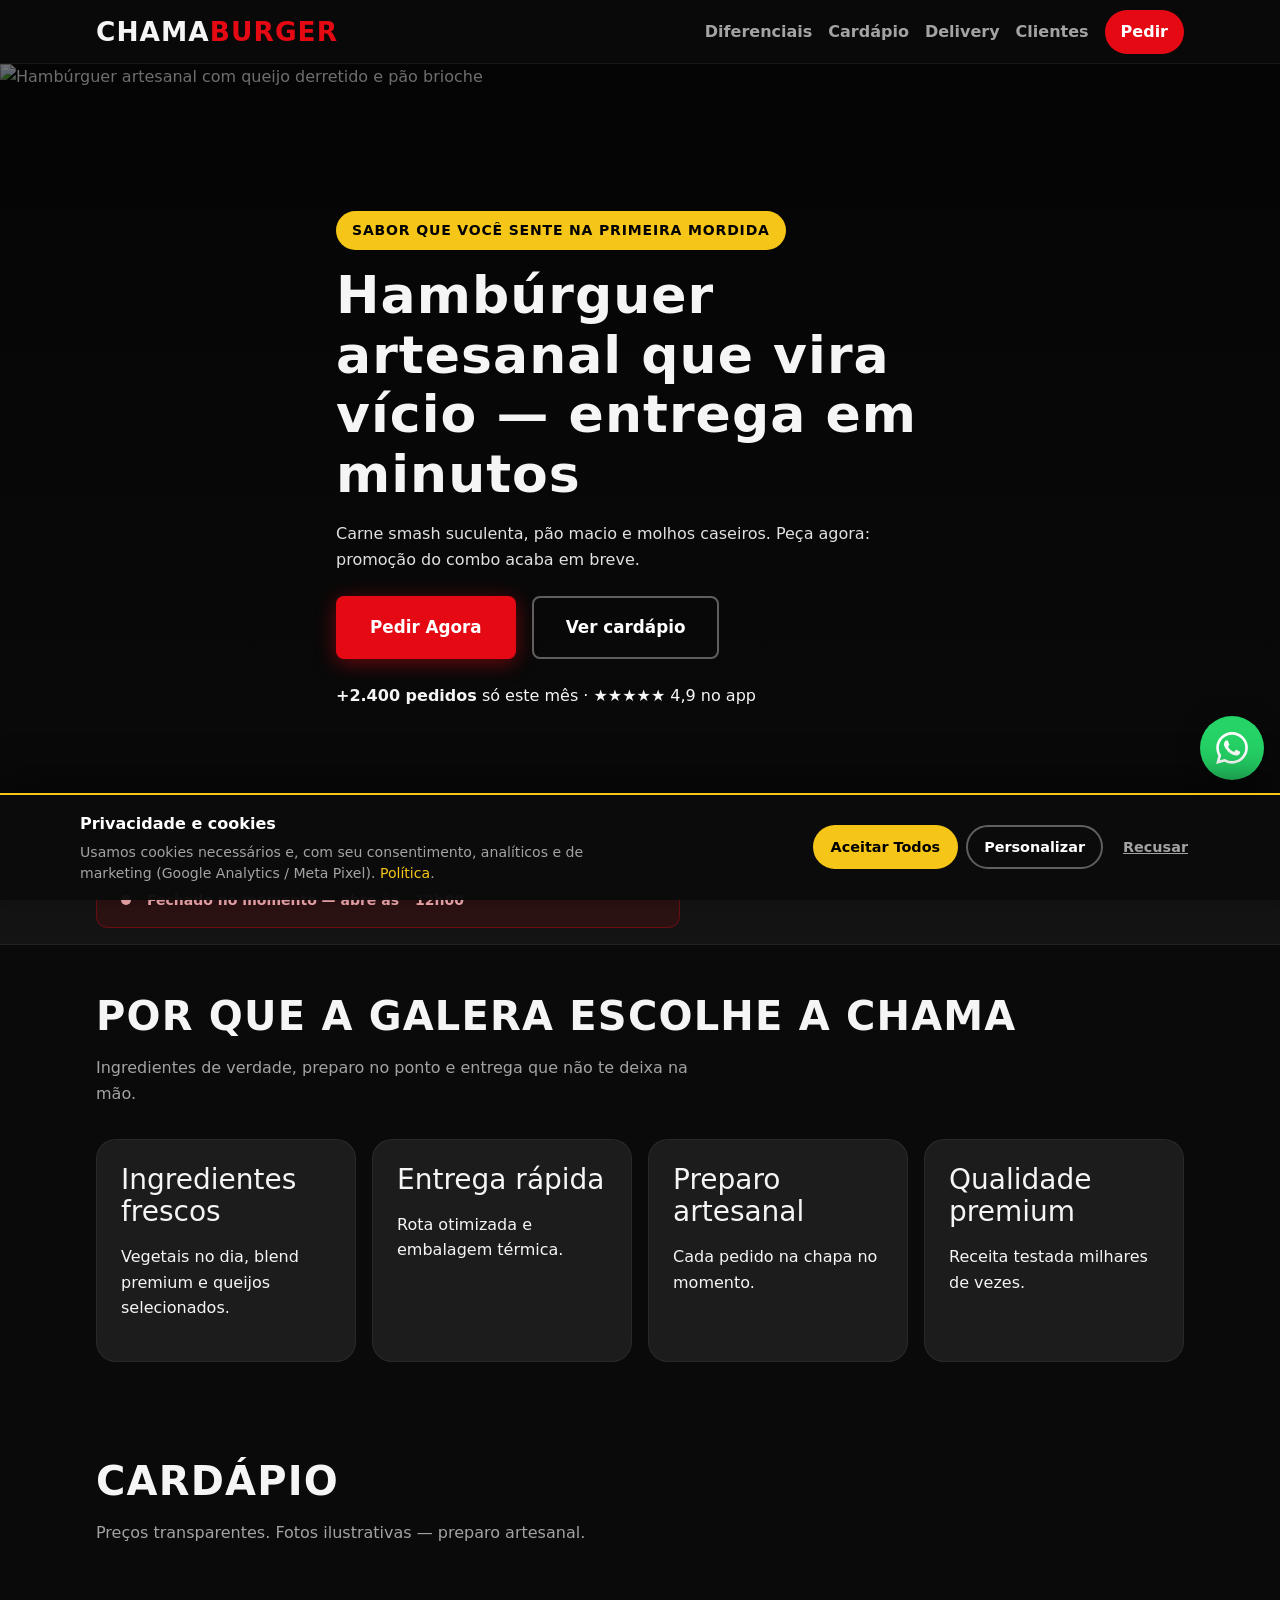
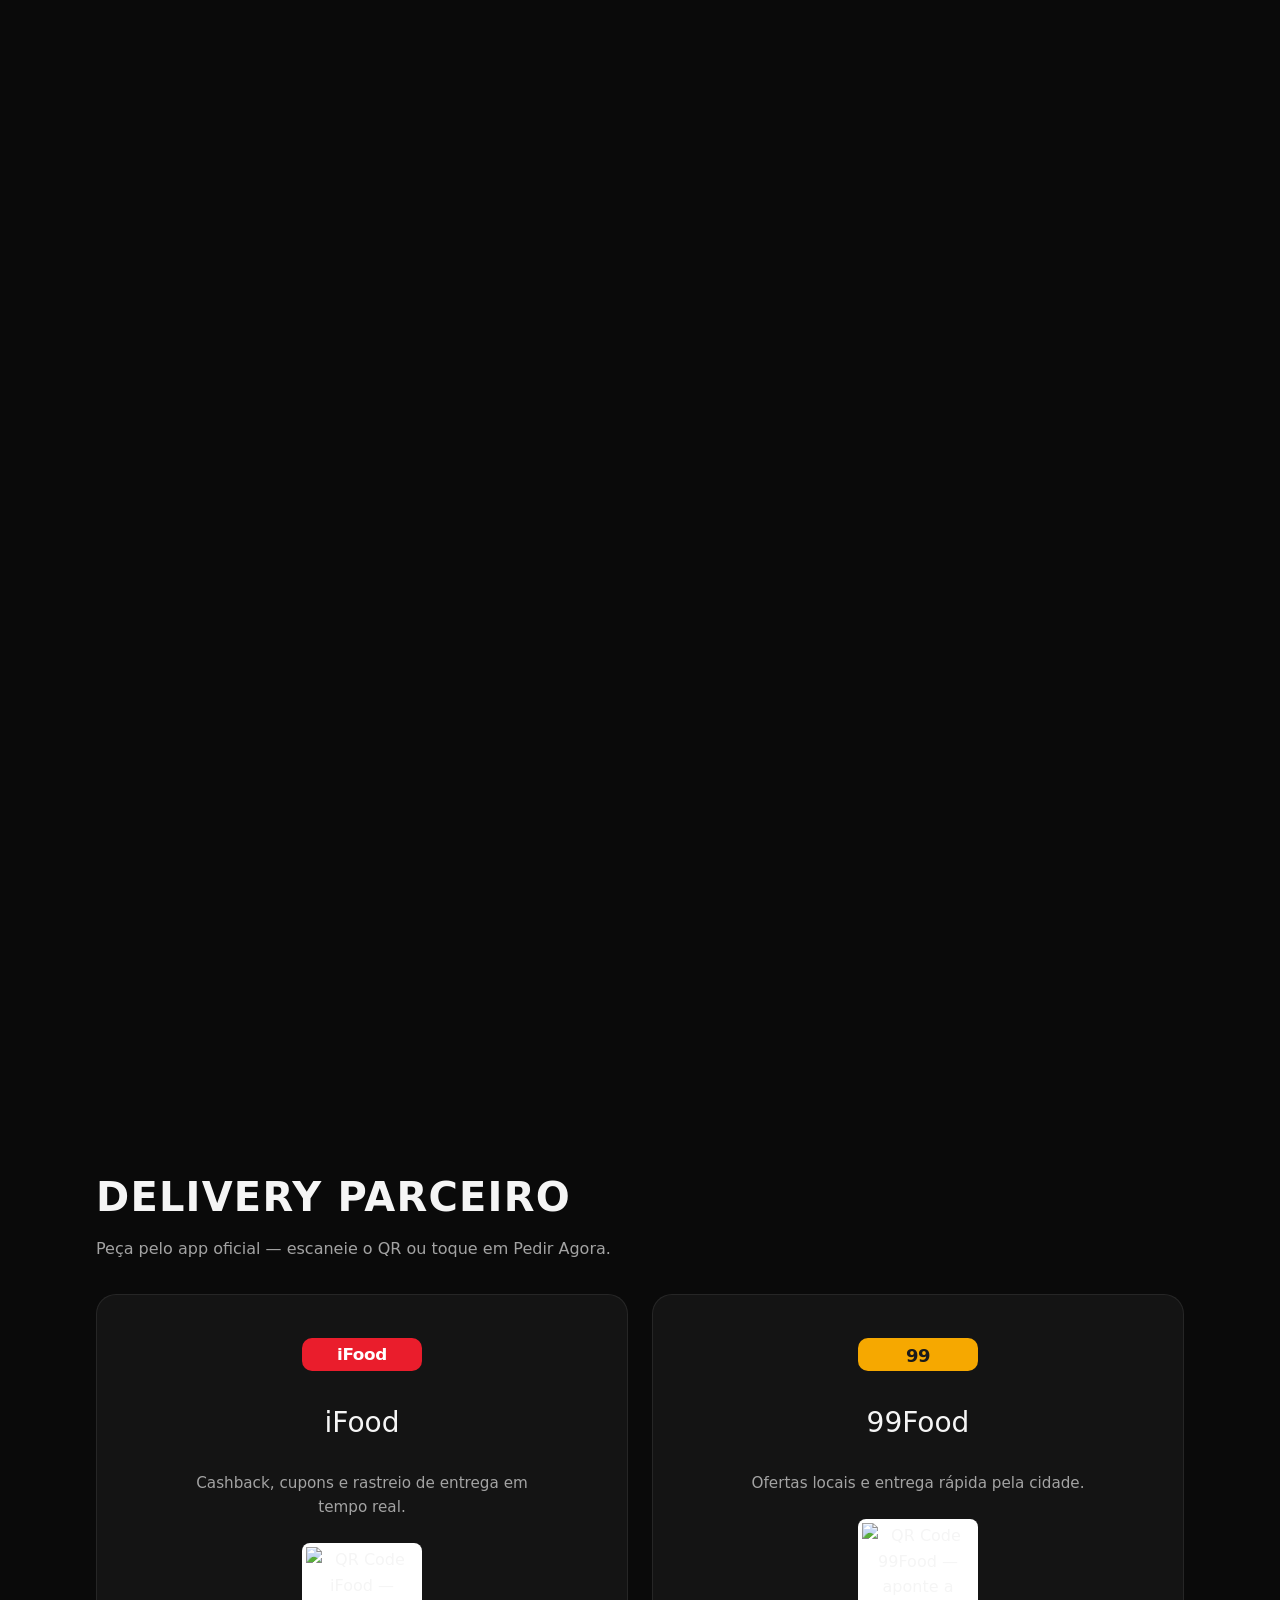
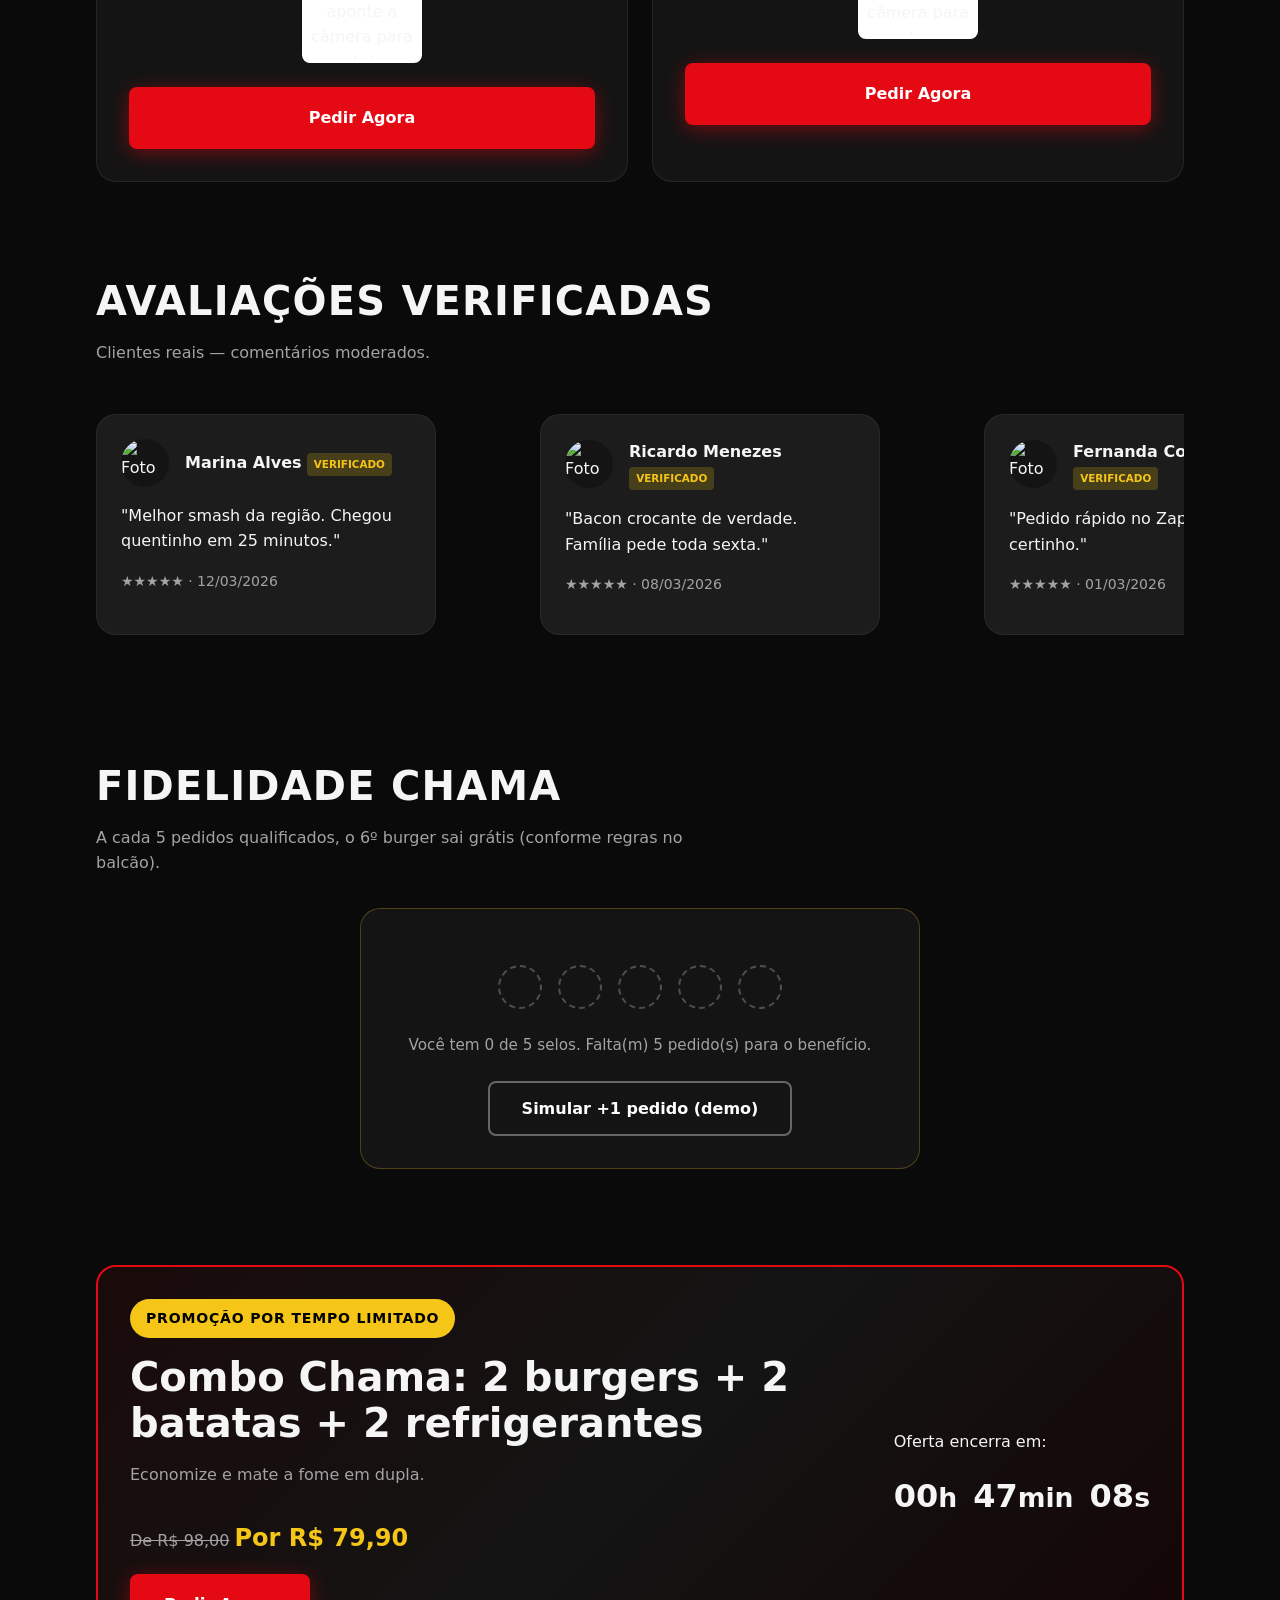
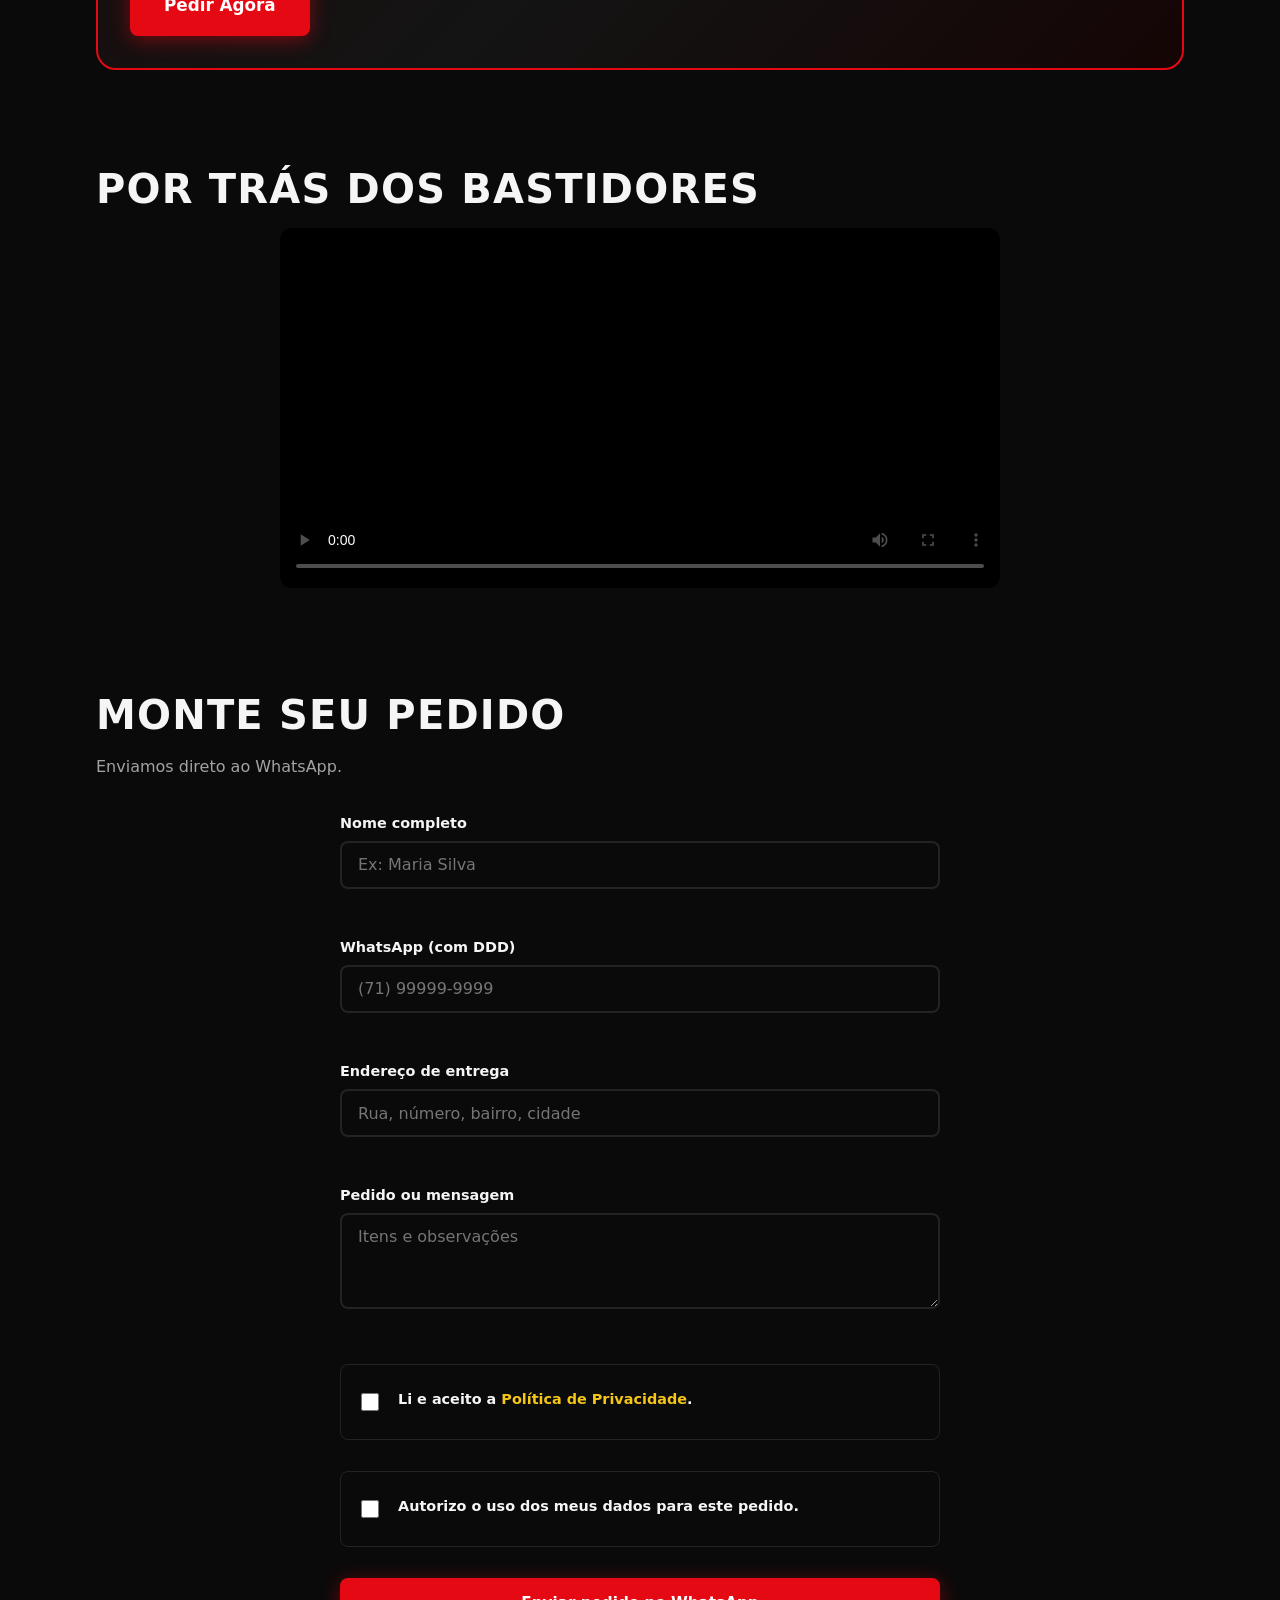
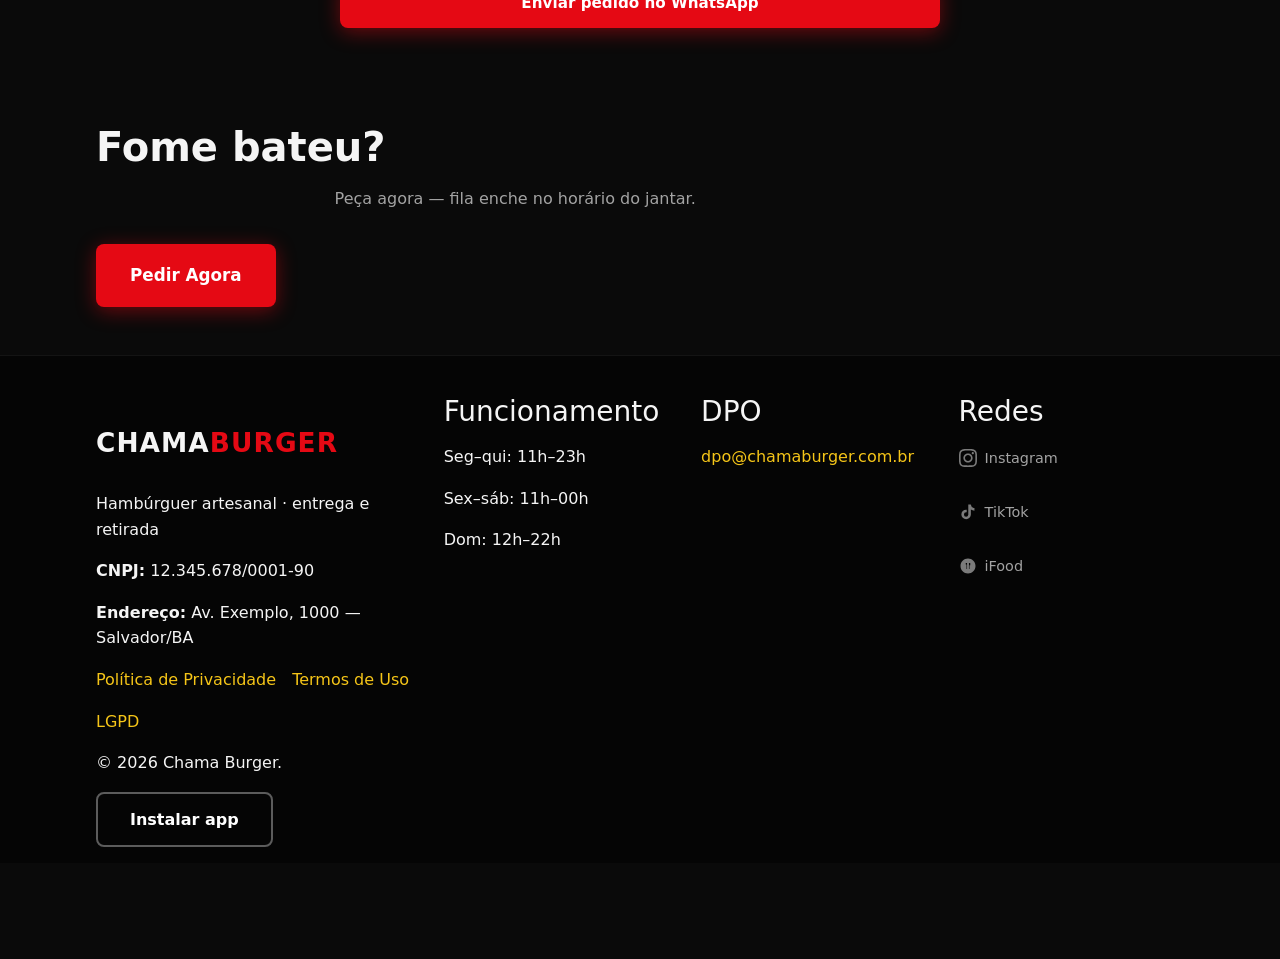
==== commit 1245b60b: "Reorganiza estrutura: move arquivos de hamburgueria-2026/ para raiz" ====
--- a/index.html
+++ b/index.html
@@ -4,7 +4,7 @@
   <meta charset="UTF-8">
   <meta name="viewport" content="width=device-width, initial-scale=1.0">
   <meta http-equiv="Cache-Control" content="public, max-age=3600">
-  <meta http-equiv="Content-Security-Policy" content="default-src 'self'; script-src 'self' 'unsafe-inline' https://www.googletagmanager.com https://www.google-analytics.com https://connect.facebook.net; style-src 'self' 'unsafe-inline'; img-src 'self' data: https://images.unsplash.com https://api.qrserver.com; connect-src 'self' https://api.ipify.org https://www.google-analytics.com https://www.googletagmanager.com https://connect.facebook.net https://sheetdb.io; font-src 'self' data:; media-src 'self' https://storage.googleapis.com;">
+  <meta http-equiv="Content-Security-Policy" content="default-src 'self'; script-src 'self' 'unsafe-inline' https://www.googletagmanager.com https://www.google-analytics.com https://connect.facebook.net; style-src 'self' 'unsafe-inline'; img-src 'self' data: https://images.unsplash.com https://api.qrserver.com; connect-src 'self' https://api.ipify.org https://www.google-analytics.com https://www.googletagmanager.com https://connect.facebook.net; font-src 'self' data:; media-src 'self' https://storage.googleapis.com;">
   <meta http-equiv="X-Frame-Options" content="DENY">
   <meta http-equiv="Referrer-Policy" content="strict-origin-when-cross-origin">
   <meta name="description" content="Hambúrgueres artesanais em Salvador. Peça pelo WhatsApp, delivery iFood e 99Food. Ingredientes frescos e entrega rápida.">
@@ -65,7 +65,6 @@
           <li><a href="#cardapio">Cardápio</a></li>
           <li><a href="#delivery">Delivery</a></li>
           <li><a href="#depoimentos">Clientes</a></li>
-          <li><button type="button" class="nav-fidelidade" onclick="FidelidadeChama.abrir()" aria-label="Programa de Fidelidade">🎁 Fidelidade</button></li>
           <li><a href="#pedido" class="nav-cta">Pedir</a></li>
         </ul>
       </nav>
@@ -77,7 +76,6 @@
       <ul>
         <li><a href="#cardapio">Cardápio</a></li>
         <li><a href="#delivery">Delivery</a></li>
-        <li><button type="button" class="nav-fidelidade" onclick="FidelidadeChama.abrir()">🎁 Fidelidade</button></li>
         <li><a href="#pedido">Fazer pedido</a></li>
       </ul>
     </div>
@@ -102,10 +100,6 @@
           <a href="#cardapio" class="btn btn-outline btn-lg">Ver cardápio</a>
         </div>
         <p class="hero-proof" data-animate><strong>+2.400 pedidos</strong> só este mês · <span class="stars" aria-hidden="true">★★★★★</span> 4,9 no app</p>
-        <div class="hero-fidelidade" data-animate>
-          <p>🎁 <strong>Programa Fidelidade Chama</strong> — Cadastre-se e ganhe benefícios exclusivos!</p>
-          <button type="button" class="btn btn-sm btn-fidelidade" onclick="FidelidadeChama.abrir()">Quero participar</button>
-        </div>
       </div>
     </section>
 
@@ -148,12 +142,14 @@
              com os dados de data/cardapio.json. O conteúdo estático abaixo é o fallback
              caso fetch falhe (sem servidor / arquivo local). -->
         <div class="menu-grid" id="menu-grid-dinamico">
+          <!-- Fallback estático — cardapio-loader.js substitui com data/cardapio.json quando há servidor -->
           <article class="menu-card menu-card--hit" data-animate>
             <span class="menu-badge">Mais vendido</span>
             <figure class="menu-card__media">
               <picture>
+                <source type="image/avif" srcset="https://images.unsplash.com/photo-1568901346375-23c9450c58cd?w=800&q=80&fm=avif">
                 <source type="image/webp" srcset="https://images.unsplash.com/photo-1568901346375-23c9450c58cd?w=800&q=80&fm=webp">
-                <img src="https://images.unsplash.com/photo-1568901346375-23c9450c58cd?w=800&q=80&fm=jpg" width="800" height="600" loading="lazy" decoding="async" alt="Smash Duplo Clássico — dois smashes, bacon crocante, queijo cheddar duplo e pão brioche">
+                <img src="https://images.unsplash.com/photo-1568901346375-23c9450c58cd?w=800&q=80&fm=jpg" width="800" height="600" loading="lazy" decoding="async" alt="Smash Duplo Clássico: dois smashes de carne com queijo cheddar derretido, cebola caramelizada e maionese da casa no pão brioche" onerror="this.onerror=null;this.src='assets/images/cardapio/smash-duplo.svg'">
               </picture>
             </figure>
             <h3 class="h3">Smash Duplo Clássico</h3>
@@ -165,8 +161,9 @@
             <span class="menu-badge">Mais vendido</span>
             <figure class="menu-card__media">
               <picture>
+                <source type="image/avif" srcset="https://images.unsplash.com/photo-1553979459-d2229ba7433f?w=800&q=80&fm=avif">
                 <source type="image/webp" srcset="https://images.unsplash.com/photo-1553979459-d2229ba7433f?w=800&q=80&fm=webp">
-                <img src="https://images.unsplash.com/photo-1553979459-d2229ba7433f?w=800&q=80&fm=jpg" width="800" height="600" loading="lazy" alt="Bacon Crunch Premium — blend 180g, bacon crocante, queijo suíço e barbecue">
+                <img src="https://images.unsplash.com/photo-1553979459-d2229ba7433f?w=800&q=80&fm=jpg" width="800" height="600" loading="lazy" decoding="async" alt="Bacon Crunch Premium: blend 180g com bacon crocante empilhado, queijo suíço e barbecue defumado" onerror="this.onerror=null;this.src='assets/images/cardapio/bacon-extreme.svg'">
               </picture>
             </figure>
             <h3 class="h3">Bacon Crunch Premium</h3>
@@ -177,8 +174,9 @@
           <article class="menu-card" data-animate>
             <figure class="menu-card__media">
               <picture>
+                <source type="image/avif" srcset="https://images.unsplash.com/photo-1619881590738-11107aefe924?w=800&q=80&fm=avif">
                 <source type="image/webp" srcset="https://images.unsplash.com/photo-1619881590738-11107aefe924?w=800&q=80&fm=webp">
-                <img src="https://images.unsplash.com/photo-1619881590738-11107aefe924?w=800&q=80&fm=jpg" width="800" height="600" loading="lazy" alt="Chicken Spicy — filé de frango empanado crocante com maionese picante">
+                <img src="https://images.unsplash.com/photo-1619881590738-11107aefe924?w=800&q=80&fm=jpg" width="800" height="600" loading="lazy" decoding="async" alt="Chicken Spicy: sanduíche de frango empanado crocante com maionese picante, alface crocante e pão com gergelim" onerror="this.onerror=null;this.src='assets/images/cardapio/chicken-crispy.svg'">
               </picture>
             </figure>
             <h3 class="h3">Chicken Spicy</h3>
@@ -189,8 +187,9 @@
           <article class="menu-card" data-animate>
             <figure class="menu-card__media">
               <picture>
+                <source type="image/avif" srcset="https://images.unsplash.com/photo-1525059696034-4967a7290028?w=800&q=80&fm=avif">
                 <source type="image/webp" srcset="https://images.unsplash.com/photo-1525059696034-4967a7290028?w=800&q=80&fm=webp">
-                <img src="https://images.unsplash.com/photo-1525059696034-4967a7290028?w=800&q=80&fm=jpg" width="800" height="600" loading="lazy" alt="Veggie Fire — hambúrguer vegetal com grão-de-bico, rúcula e pesto">
+                <img src="https://images.unsplash.com/photo-1525059696034-4967a7290028?w=800&q=80&fm=jpg" width="800" height="600" loading="lazy" decoding="async" alt="Veggie Fire: hambúrguer artesanal de grão-de-bico com queijo vegetal, rúcula fresca e pesto de manjericão" onerror="this.onerror=null;this.src='assets/images/cardapio/veggie-burger.svg'">
               </picture>
             </figure>
             <h3 class="h3">Veggie Fire</h3>
@@ -203,7 +202,7 @@
               <picture>
                 <source type="image/avif" srcset="https://images.unsplash.com/photo-1550547660-d9440df05f1d?w=800&q=80&fm=avif">
                 <source type="image/webp" srcset="https://images.unsplash.com/photo-1550547660-d9440df05f1d?w=800&q=80&fm=webp">
-                <img src="https://images.unsplash.com/photo-1550547660-d9440df05f1d?w=800&q=80&fm=jpg" width="800" height="600" loading="lazy" alt="Chama Triplo — três carnes grelhadas, queijo derretido e jalapeño">
+                <img src="https://images.unsplash.com/photo-1550547660-d9440df05f1d?w=800&q=80&fm=jpg" width="800" height="600" loading="lazy" decoding="async" alt="Chama Triplo: três carnes grelhadas com três queijos derretidos, jalapeño e molho especial da casa" onerror="this.onerror=null;this.src='assets/images/cardapio/chama-triplo.svg'">
               </picture>
             </figure>
             <h3 class="h3">Chama Triplo</h3>
@@ -214,9 +213,9 @@
           <article class="menu-card" data-animate>
             <figure class="menu-card__media">
               <picture>
-                <source type="image/avif" srcset="https://images.unsplash.com/photo-1551782450-a2132b4ba21d?w=800&q=80&fm=avif">
-                <source type="image/webp" srcset="https://images.unsplash.com/photo-1551782450-a2132b4ba21d?w=800&q=80&fm=webp">
-                <img src="https://images.unsplash.com/photo-1551782450-a2132b4ba21d?w=800&q=80&fm=jpg" width="800" height="600" loading="lazy" alt="Combo Kids — mini hambúrguer smash com pão brioche, batata rústica dourada e suco natural">
+                <source type="image/avif" srcset="https://images.unsplash.com/photo-1571091718767-18b5b1457add?w=800&q=80&fm=avif">
+                <source type="image/webp" srcset="https://images.unsplash.com/photo-1571091718767-18b5b1457add?w=800&q=80&fm=webp">
+                <img src="https://images.unsplash.com/photo-1571091718767-18b5b1457add?w=800&q=80&fm=jpg" width="800" height="600" loading="lazy" decoding="async" alt="Combo Kids: mini smash de carne com batata rústica dourada e suco natural — porção pensada para crianças" onerror="this.onerror=null;this.src='assets/images/cardapio/combo-kids.svg'">
               </picture>
             </figure>
             <h3 class="h3">Combo Kids</h3>
@@ -225,6 +224,7 @@
             <a href="#" class="btn btn-whatsapp menu-wa" role="button" data-product="Combo Kids" data-price="R$ 28,90">Pedir via WhatsApp</a>
           </article>
         </div>
+      </div>
     </section>
 
     <section id="delivery" class="section delivery" aria-labelledby="delivery-title">
@@ -232,14 +232,16 @@
         <h2 id="delivery-title" class="section-title" data-animate>Delivery parceiro</h2>
         <p class="section-lead" data-animate>Peça pelo app oficial — escaneie o QR ou toque em Pedir Agora.</p>
         <div class="delivery-grid">
-          <!-- Mudança 2: logos SVG locais (assets/logos/), max-width 120px, cores de marca -->
           <article class="delivery-card-v2" data-animate>
+            <!-- Logo acima do título, QR code e botão — ordem: logo → título → descrição → QR → botão -->
             <div class="delivery-card-v2__logo">
               <img src="assets/logos/ifood.svg" width="120" height="56" alt="iFood" loading="lazy">
             </div>
             <h3 class="h3">iFood</h3>
             <p>Cashback, cupons e rastreio de entrega em tempo real.</p>
-            <div class="delivery-qr"><img id="qr-ifood" src="" width="112" height="112" loading="lazy" alt="QR Code iFood — aponte a câmera para abrir"></div>
+            <div class="delivery-qr">
+              <img id="qr-ifood" src="" width="112" height="112" loading="lazy" alt="QR Code iFood — aponte a câmera para abrir">
+            </div>
             <a id="delivery-ifood" class="btn btn-primary btn-block" href="#" target="_blank" rel="noopener noreferrer">Pedir Agora</a>
           </article>
           <article class="delivery-card-v2" data-animate>
@@ -248,7 +250,9 @@
             </div>
             <h3 class="h3">99Food</h3>
             <p>Ofertas locais e entrega rápida pela cidade.</p>
-            <div class="delivery-qr"><img id="qr-99" src="" width="112" height="112" loading="lazy" alt="QR Code 99Food — aponte a câmera para abrir"></div>
+            <div class="delivery-qr">
+              <img id="qr-99" src="" width="112" height="112" loading="lazy" alt="QR Code 99Food — aponte a câmera para abrir">
+            </div>
             <a id="delivery-99" class="btn btn-primary btn-block" href="#" target="_blank" rel="noopener noreferrer">Pedir Agora</a>
           </article>
         </div>
@@ -339,8 +343,8 @@
         <p class="section-lead" data-animate>A cada 5 pedidos qualificados, o 6º burger sai grátis (conforme regras no balcão).</p>
         <div class="fidelidade-wrap" data-animate>
           <div id="fidelidade-selos" class="fidelidade-selos" aria-live="polite"></div>
-          <p id="fidelidade-msg">Carregando selos…</p>
-          <button type="button" class="btn btn-outline" id="fidelidade-demo-add">Simular +1 pedido (demo)</button>
+          <p id="fidelidade-msg" class="fidelidade-msg-text">Carregando selos…</p>
+          <button type="button" class="btn btn-outline fidelidade-btn-demo" id="fidelidade-demo-add">Simular +1 pedido (demo)</button>
         </div>
       </div>
     </section>
@@ -371,10 +375,11 @@
       <div class="container">
         <h2 id="video-title" class="section-title" data-animate>Por trás dos bastidores</h2>
         <div class="video-wrap" data-animate>
-          <video controls width="720" playsinline preload="metadata" poster="https://images.unsplash.com/photo-1568901346375-23c9450c58cd?w=1280&q=80" aria-label="Vídeo do preparo de hambúrguer artesanal">
-            <source src="https://videos.pexels.com/video-files/856979/856979-hd_1920_1080_30fps.mp4" type="video/mp4">
-            <source src="https://videos.pexels.com/video-files/856979/856979-hd_1920_1080_30fps.webm" type="video/webm">
-            <p>Seu navegador não suporta vídeo. <a href="https://videos.pexels.com/video-files/856979/856979-hd_1920_1080_30fps.mp4" download>Baixe o vídeo</a></p>
+          <video controls width="720" playsinline poster="https://images.unsplash.com/photo-1568901346375-23c9450c58cd?w=1280&q=80">
+            <source src="https://storage.googleapis.com/gtv-videos-bucket/sample/ForBiggerBlazes.mp4" type="video/mp4">
+            <!-- FIX [Médio Acessibilidade]: <track> removido pois assets/captions.vtt não existe.
+                 Para habilitar legendas, crie o arquivo e descomente:
+                 <track kind="captions" srclang="pt-BR" label="Português (Brasil)" src="assets/captions.vtt" default> -->
           </video>
         </div>
       </div>
@@ -406,12 +411,12 @@
             <textarea id="mensagem" name="mensagem" rows="3" required maxlength="500" minlength="5" placeholder="Itens e observações"></textarea>
             <span class="field-error" id="err-mensagem" role="alert"></span>
           </div>
-          <div id="lgpd" class="consent-inline consent-block--compact">
+          <div class="consent-inline consent-block--compact" id="lgpd">
             <input type="checkbox" id="chk-lgpd" name="chk-lgpd" required>
             <label for="chk-lgpd">Li e aceito a <a href="politica-privacidade.html" target="_blank" rel="noopener noreferrer">Política de Privacidade</a>.</label>
           </div>
           <span class="field-error" id="err-lgpd" role="alert"></span>
-          <div id="dados" class="consent-inline consent-block--compact">
+          <div class="consent-inline consent-block--compact" id="dados">
             <input type="checkbox" id="chk-dados" name="chk-dados" required>
             <label for="chk-dados">Autorizo o uso dos meus dados para este pedido.</label>
           </div>
@@ -474,21 +479,29 @@
         <h3 class="footer-heading">Redes</h3>
         <ul class="footer-social">
           <li>
-            <a href="https://www.instagram.com/" target="_blank" rel="noopener noreferrer" aria-label="Instagram">
-              <svg width="18" height="18" viewBox="0 0 24 24" fill="currentColor" aria-hidden="true"><path d="M12 2.163c3.204 0 3.584.012 4.85.07 3.252.148 4.771 1.691 4.919 4.919.058 1.265.069 1.645.069 4.849 0 3.205-.012 3.584-.069 4.849-.149 3.225-1.664 4.771-4.919 4.919-1.266.058-1.644.07-4.85.07-3.204 0-3.584-.012-4.849-.07-3.26-.149-4.771-1.699-4.919-4.92-.058-1.265-.07-1.644-.07-4.849 0-3.204.013-3.583.07-4.849.149-3.227 1.664-4.771 4.919-4.919 1.266-.057 1.645-.069 4.849-.069zm0-2.163c-3.259 0-3.667.014-4.947.072-4.358.2-6.78 2.618-6.98 6.98-.059 1.281-.073 1.689-.073 4.948 0 3.259.014 3.668.072 4.948.2 4.358 2.618 6.78 6.98 6.98 1.281.058 1.689.072 4.948.072 3.259 0 3.668-.014 4.948-.072 4.354-.2 6.782-2.618 6.979-6.98.059-1.28.073-1.689.073-4.948 0-3.259-.014-3.667-.072-4.947-.196-4.354-2.617-6.78-6.979-6.98-1.281-.059-1.69-.073-4.949-.073zm0 5.838c-3.403 0-6.162 2.759-6.162 6.162s2.759 6.163 6.162 6.163 6.162-2.759 6.162-6.163c0-3.403-2.759-6.162-6.162-6.162zm0 10.162c-2.209 0-4-1.79-4-4 0-2.209 1.791-4 4-4s4 1.791 4 4c0 2.21-1.791 4-4 4zm6.406-11.845c-.796 0-1.441.645-1.441 1.44s.645 1.44 1.441 1.44c.795 0 1.439-.645 1.439-1.44s-.644-1.44-1.439-1.44z"/></svg>
-              Instagram
+            <a href="https://www.instagram.com/" target="_blank" rel="noopener noreferrer" class="footer-social__link">
+              <svg class="footer-social__icon" width="18" height="18" viewBox="0 0 24 24" fill="currentColor" aria-hidden="true">
+                <path d="M12 2.163c3.204 0 3.584.012 4.85.07 3.252.148 4.771 1.691 4.919 4.919.058 1.265.069 1.645.069 4.849 0 3.205-.012 3.584-.069 4.849-.149 3.225-1.664 4.771-4.919 4.919-1.266.058-1.644.07-4.85.07-3.204 0-3.584-.012-4.849-.07-3.26-.149-4.771-1.699-4.919-4.92-.058-1.265-.07-1.644-.07-4.849 0-3.204.013-3.583.07-4.849.149-3.227 1.664-4.771 4.919-4.919 1.266-.057 1.645-.069 4.849-.069zm0-2.163c-3.259 0-3.667.014-4.947.072-4.358.2-6.78 2.618-6.98 6.98-.059 1.281-.073 1.689-.073 4.948 0 3.259.014 3.668.072 4.948.2 4.358 2.618 6.78 6.98 6.98 1.281.058 1.689.072 4.948.072 3.259 0 3.668-.014 4.948-.072 4.354-.2 6.782-2.618 6.979-6.98.059-1.28.073-1.689.073-4.948 0-3.259-.014-3.667-.072-4.947-.196-4.354-2.617-6.78-6.979-6.98-1.281-.059-1.69-.073-4.949-.073zm0 5.838c-3.403 0-6.162 2.759-6.162 6.162s2.759 6.163 6.162 6.163 6.162-2.759 6.162-6.163c0-3.403-2.759-6.162-6.162-6.162zm0 10.162c-2.209 0-4-1.79-4-4 0-2.209 1.791-4 4-4s4 1.791 4 4c0 2.21-1.791 4-4 4zm6.406-11.845c-.796 0-1.441.645-1.441 1.44s.645 1.44 1.441 1.44c.795 0 1.439-.645 1.439-1.44s-.644-1.44-1.439-1.44z"/>
+              </svg>
+              <span>Instagram</span>
             </a>
           </li>
           <li>
-            <a href="https://www.tiktok.com/" target="_blank" rel="noopener noreferrer" aria-label="TikTok">
-              <svg width="18" height="18" viewBox="0 0 24 24" fill="currentColor" aria-hidden="true"><path d="M19.59 6.69a4.83 4.83 0 01-3.77-4.25V2h-3.45v13.67a2.89 2.89 0 01-5.2 1.74 2.89 2.89 0 012.31-4.64 2.93 2.93 0 01.88.13V9.4a6.84 6.84 0 00-1-.05A6.33 6.33 0 005 20.1a6.34 6.34 0 0010.86-4.43v-7a8.16 8.16 0 004.77 1.52v-3.4a4.85 4.85 0 01-1-.1z"/></svg>
-              TikTok
+            <a href="https://www.tiktok.com/" target="_blank" rel="noopener noreferrer" class="footer-social__link">
+              <svg class="footer-social__icon" width="18" height="18" viewBox="0 0 24 24" fill="currentColor" aria-hidden="true">
+                <path d="M19.59 6.69a4.83 4.83 0 01-3.77-4.25V2h-3.45v13.67a2.89 2.89 0 01-2.88 2.5 2.89 2.89 0 01-2.89-2.89 2.89 2.89 0 012.89-2.89c.28 0 .54.04.79.1V9.01a6.33 6.33 0 00-.79-.05 6.34 6.34 0 00-6.34 6.34 6.34 6.34 0 006.34 6.34 6.34 6.34 0 006.33-6.34V8.69a8.18 8.18 0 004.78 1.52V6.76a4.85 4.85 0 01-1.01-.07z"/>
+              </svg>
+              <span>TikTok</span>
             </a>
           </li>
           <li>
-            <a href="https://www.ifood.com.br/" target="_blank" rel="noopener noreferrer" aria-label="iFood">
-              <svg width="18" height="18" viewBox="0 0 24 24" fill="currentColor" aria-hidden="true"><path d="M12 0C5.373 0 0 5.373 0 12s5.373 12 12 12 12-5.373 12-12S18.627 0 12 0zm5.562 8.161c-.18 1.897-.962 6.502-1.359 8.627-.168.9-.5 1.201-.82 1.23-.696.064-1.225-.46-1.901-.903-1.056-.693-1.653-1.124-2.678-1.8-1.185-.78-.417-1.21.258-1.91.177-.184 3.247-2.977 3.307-3.23.007-.032.014-.15-.056-.212s-.174-.041-.249-.024c-.106.024-1.793 1.14-5.061 3.345-.48.33-.913.49-1.302.48-.428-.008-1.252-.241-1.865-.44-.752-.245-1.349-.374-1.297-.789.027-.216.325-.437.893-.663 3.498-1.524 5.83-2.529 6.998-3.014 3.332-1.386 4.025-1.627 4.476-1.635z"/></svg>
-              iFood
+            <a href="https://www.ifood.com.br/" target="_blank" rel="noopener noreferrer" class="footer-social__link">
+              <svg class="footer-social__icon" width="18" height="18" viewBox="0 0 24 24" fill="currentColor" aria-hidden="true">
+                <path d="M12 2C6.48 2 2 6.48 2 12s4.48 10 10 10 10-4.48 10-10S17.52 2 12 2zm-1 14H9V8h2v8zm4 0h-2V8h2v8z"/>
+                <circle cx="12" cy="12" r="10" fill="none" stroke="currentColor" stroke-width="0"/>
+                <path d="M11 8h2v8h-2zm-3 2h2v6H8zm6 1h2v5h-2z"/>
+              </svg>
+              <span>iFood</span>
             </a>
           </li>
         </ul>
@@ -554,4 +567,4 @@
   <script src="js/cardapio-loader.js"></script>
   <script src="js/main.js" defer></script>
 </body>
-</html>+</html>
--- a/css/tokens.css
+++ b/css/tokens.css
@@ -2,7 +2,6 @@
  * Design system — tokens de marca (base 8px)
  */
 :root {
-  /* Cores */
   --color-bg: #0a0a0a;
   --color-surface: #141414;
   --color-surface-2: #1c1c1c;
@@ -15,8 +14,6 @@
   --color-accent-dim: #c9a012;
   --color-success: #25d366;
   --color-focus: #f5c518;
-
-  /* Tipografia escalável */
   --font-display: system-ui, "Segoe UI", Roboto, "Helvetica Neue", Arial, sans-serif;
   --font-body: system-ui, "Segoe UI", Roboto, "Helvetica Neue", Arial, sans-serif;
   --fs-h1: clamp(2.5rem, 6vw, 3.25rem);
@@ -30,29 +27,21 @@
   --lh-tight: 1.15;
   --lh-body: 1.6;
   --max-ch: 60ch;
-
-  /* Espaçamento (múltiplos de 8px) */
   --space-1: 0.5rem;
   --space-2: 1rem;
   --space-3: 1.5rem;
   --space-4: 2rem;
   --space-5: 2.5rem;
   --space-6: 3rem;
-
-  /* Bordas e sombras */
   --radius-sm: 8px;
   --radius-md: 12px;
   --radius-lg: 20px;
   --radius-pill: 999px;
   --shadow-card: 0 12px 40px rgba(0, 0, 0, 0.45);
   --shadow-soft: 0 4px 24px rgba(0, 0, 0, 0.35);
-
-  /* Transições */
   --ease: cubic-bezier(0.4, 0, 0.2, 1);
   --duration: 200ms;
   --duration-slow: 300ms;
-
-  /* Layout */
   --container-max: 1120px;
   --header-h: 64px;
   --touch-min: 44px;
--- a/css/main.css
+++ b/css/main.css
@@ -1,124 +1,127 @@
-   *,
-   *::before,
-   *::after {
-     box-sizing: border-box;
-   }
-   
-   html {
-     scroll-behavior: smooth;
-   }
-   
-   @media (prefers-reduced-motion: reduce) {
-     html {
-       scroll-behavior: auto;
-     }
-     [data-animate] {
-       opacity: 1 !important;
-       transform: none !important;
-     }
-   }
-   
-   body {
-     margin: 0;
-     font-family: var(--font-body);
-     font-size: var(--fs-body);
-     line-height: var(--lh-body);
-     color: var(--color-text);
-     background: var(--color-bg);
-     -webkit-font-smoothing: antialiased;
-   }
-   
-   body.lgpd-banner-open {
-     padding-bottom: 9.5rem;
-   }
-   
-   @media (min-width: 768px) {
-     body.lgpd-banner-open {
-       padding-bottom: 6rem;
-     }
-   }
-   
-   img {
-     max-width: 100%;
-     height: auto;
-     display: block;
-   }
-   
-   a {
-     color: var(--color-accent);
-     text-decoration: none;
-   }
-   
-   a:hover {
-     text-decoration: underline;
-   }
-   
-   /* Hierarquia tipográfica */
-   h1,
-   .h1 {
-     font-family: var(--font-display);
-     font-size: var(--fs-h1);
-     font-weight: var(--fw-bold);
-     line-height: var(--lh-tight);
-     letter-spacing: 0.02em;
-     margin: 0 0 var(--space-2);
-   }
-   
-   h2,
-   .h2 {
-     font-family: var(--font-display);
-     font-size: var(--fs-h2);
-     font-weight: var(--fw-semibold);
-     line-height: var(--lh-tight);
-     margin: 0 0 var(--space-2);
-   }
-   
-   h3,
-   .h3 {
-     font-family: var(--font-display);
-     font-size: var(--fs-h3);
-     font-weight: var(--fw-medium);
-     line-height: var(--lh-tight);
-     margin: 0 0 var(--space-1);
-   }
-   
-   p,
-   .section-lead {
-     max-width: var(--max-ch);
-   }
-   
-   .skip-link {
-     position: absolute;
-     left: -9999px;
-     top: 0;
-     z-index: 9999;
-     padding: var(--space-2);
-     background: var(--color-accent);
-     color: #000;
-     font-weight: var(--fw-bold);
-   }
-   
-   .skip-link:focus {
-     left: 0;
-   }
-   
-   .container {
-     width: 100%;
-     max-width: var(--container-max);
-     margin-inline: auto;
-     padding-inline: var(--space-2);
-   }
-   
-   section[id],
-   main[id] {
-     scroll-margin-top: calc(var(--header-h) + 12px);
-   }
-   
-   :focus-visible {
-     outline: 2px solid var(--color-focus);
-     outline-offset: 2px;
-   }
-   
-   :focus:not(:focus-visible) {
-     outline: none;
-   }+/* FIX [Baixo Performance]: @import de tokens.css removido — já carregado via <link> no HTML antes deste arquivo,
+   evitando requisição extra em cascata que causa FOUC. */
+
+*,
+*::before,
+*::after {
+  box-sizing: border-box;
+}
+
+html {
+  scroll-behavior: smooth;
+}
+
+@media (prefers-reduced-motion: reduce) {
+  html {
+    scroll-behavior: auto;
+  }
+  [data-animate] {
+    opacity: 1 !important;
+    transform: none !important;
+  }
+}
+
+body {
+  margin: 0;
+  font-family: var(--font-body);
+  font-size: var(--fs-body);
+  line-height: var(--lh-body);
+  color: var(--color-text);
+  background: var(--color-bg);
+  -webkit-font-smoothing: antialiased;
+}
+
+body.lgpd-banner-open {
+  padding-bottom: 9.5rem;
+}
+
+@media (min-width: 768px) {
+  body.lgpd-banner-open {
+    padding-bottom: 6rem;
+  }
+}
+
+img {
+  max-width: 100%;
+  height: auto;
+  display: block;
+}
+
+a {
+  color: var(--color-accent);
+  text-decoration: none;
+}
+
+a:hover {
+  text-decoration: underline;
+}
+
+/* Hierarquia tipográfica */
+h1,
+.h1 {
+  font-family: var(--font-display);
+  font-size: var(--fs-h1);
+  font-weight: var(--fw-bold);
+  line-height: var(--lh-tight);
+  letter-spacing: 0.02em;
+  margin: 0 0 var(--space-2);
+}
+
+h2,
+.h2 {
+  font-family: var(--font-display);
+  font-size: var(--fs-h2);
+  font-weight: var(--fw-semibold);
+  line-height: var(--lh-tight);
+  margin: 0 0 var(--space-2);
+}
+
+h3,
+.h3 {
+  font-family: var(--font-display);
+  font-size: var(--fs-h3);
+  font-weight: var(--fw-medium);
+  line-height: var(--lh-tight);
+  margin: 0 0 var(--space-1);
+}
+
+p,
+.section-lead {
+  max-width: var(--max-ch);
+}
+
+.skip-link {
+  position: absolute;
+  left: -9999px;
+  top: 0;
+  z-index: 9999;
+  padding: var(--space-2);
+  background: var(--color-accent);
+  color: #000;
+  font-weight: var(--fw-bold);
+}
+
+.skip-link:focus {
+  left: 0;
+}
+
+.container {
+  width: 100%;
+  max-width: var(--container-max);
+  margin-inline: auto;
+  padding-inline: var(--space-2);
+}
+
+section[id],
+main[id] {
+  scroll-margin-top: calc(var(--header-h) + 12px);
+}
+
+:focus-visible {
+  outline: 2px solid var(--color-focus);
+  outline-offset: 2px;
+}
+
+:focus:not(:focus-visible) {
+  outline: none;
+}
--- a/css/components.css
+++ b/css/components.css
@@ -57,23 +57,6 @@
   color: #fff !important;
   padding: var(--space-1) var(--space-2);
   border-radius: var(--radius-pill);
-}
-
-.nav-fidelidade {
-  background: transparent;
-  color: var(--color-text-muted);
-  font-weight: var(--fw-semibold);
-  border: 1px solid var(--color-border);
-  padding: var(--space-1) var(--space-2);
-  border-radius: var(--radius-pill);
-  cursor: pointer;
-  transition: all var(--duration) var(--ease);
-}
-
-.nav-fidelidade:hover {
-  background: var(--color-primary);
-  color: #fff !important;
-  border-color: var(--color-primary);
 }
 
 .nav-toggle {
@@ -272,37 +255,6 @@
   margin-bottom: var(--space-3);
 }
 
-.hero-fidelidade {
-  display: flex;
-  align-items: center;
-  justify-content: center;
-  gap: var(--space-2);
-  flex-wrap: wrap;
-  margin-top: var(--space-2);
-}
-
-.hero-fidelidade p {
-  color: var(--color-text-muted);
-  font-size: var(--fs-small);
-  margin: 0;
-}
-
-.btn-fidelidade {
-  background: linear-gradient(135deg, #f5c518 0%, #e50914 100%);
-  color: #fff;
-  font-weight: var(--fw-bold);
-  border: none;
-  padding: var(--space-1) var(--space-2);
-  border-radius: var(--radius-pill);
-  cursor: pointer;
-  transition: transform var(--duration) var(--ease), box-shadow var(--duration) var(--ease);
-}
-
-.btn-fidelidade:hover {
-  transform: translateY(-2px);
-  box-shadow: 0 4px 12px rgba(229, 9, 20, 0.4);
-}
-
 /* Status aberto/fechado */
 .status-bar {
   padding: var(--space-2) 0;
@@ -624,13 +576,15 @@
   margin-top: var(--space-2);
 }
 
-/* Fidelidade */
+/* Fidelidade — Item 4: text-align center já no .fidelidade-wrap; melhorias de responsividade */
 .fidelidade-wrap {
   padding: var(--space-4);
   background: var(--color-surface);
   border-radius: var(--radius-lg);
   border: 1px solid rgba(245, 197, 24, 0.25);
   text-align: center;
+  max-width: 560px;
+  margin-inline: auto;
 }
 
 .fidelidade-selos {
@@ -642,10 +596,12 @@
 }
 
 .fidelidade-selo {
-  width: 40px;
-  height: 40px;
+  width: 44px;
+  height: 44px;
   border-radius: 50%;
   border: 2px dashed rgba(255, 255, 255, 0.25);
+  /* Fácil toque em mobile */
+  flex-shrink: 0;
 }
 
 .fidelidade-selo--filled {
@@ -654,53 +610,19 @@
   border-color: var(--color-accent);
 }
 
-#fidelidade-msg {
+/* Item 4: texto de selos centralizado */
+.fidelidade-msg-text {
   text-align: center;
-  max-width: 100%;
-  margin: var(--space-2) auto;
-}
-
-/* Checkout */
-.checkout-section {
-  background: var(--color-bg);
-  border-block: 1px solid rgba(255, 255, 255, 0.06);
-}
-
-.checkout-grid {
-  display: grid;
-  gap: var(--space-4);
-}
-
-@media (min-width: 768px) {
-  .checkout-grid {
-    grid-template-columns: repeat(3, 1fr);
-  }
-}
-
-.checkout-card {
-  background: var(--color-surface);
-  padding: var(--space-3);
-  border-radius: var(--radius-md);
-  border: 1px solid rgba(255, 255, 255, 0.08);
-}
-
-.checkout-card h3 {
-  margin-top: 0;
-}
-
-.pix-placeholder {
-  width: 100%;
-  max-width: 180px;
-  aspect-ratio: 1;
-  background: #fff;
-  margin: 0 auto var(--space-2);
-  border-radius: var(--radius-sm);
-  display: flex;
-  align-items: center;
-  justify-content: center;
-  font-size: 0.75rem;
-  color: #333;
-}
+  color: var(--color-text-muted);
+  margin: 0 0 var(--space-3);
+  font-size: 0.95rem;
+}
+
+.fidelidade-btn-demo {
+  margin-inline: auto;
+}
+
+/* Item 5: CSS do Checkout REMOVIDO (seção eliminada do HTML) */
 
 /* Form — Mudança 3: formulário compacto */
 .pedido-section .pedido-form {
@@ -953,305 +875,6 @@
 .toast-site--visible {
   opacity: 1;
   transform: translateX(-50%) translateY(0);
-}
-
-/* ============================================
-   MODAL FIDELIDADE CHAMA
-   ============================================ */
-
-.modal-fidelidade {
-  position: fixed;
-  inset: 0;
-  z-index: 1000;
-  display: flex;
-  align-items: center;
-  justify-content: center;
-  padding: var(--space-2);
-}
-
-.modal-fidelidade[hidden] {
-  display: none;
-}
-
-.modal-fidelidade__overlay {
-  position: absolute;
-  inset: 0;
-  background: rgba(0, 0, 0, 0.75);
-  backdrop-filter: blur(4px);
-}
-
-.modal-fidelidade__content {
-  position: relative;
-  background: var(--color-surface);
-  border-radius: var(--radius-lg);
-  width: 100%;
-  max-width: 480px;
-  max-height: 90vh;
-  overflow-y: auto;
-  padding: var(--space-3);
-  box-shadow: 0 25px 50px -12px rgba(0, 0, 0, 0.5);
-}
-
-.modal-fidelidade__fechar {
-  position: absolute;
-  top: var(--space-2);
-  right: var(--space-2);
-  width: 40px;
-  height: 40px;
-  border: none;
-  background: transparent;
-  color: var(--color-text-muted);
-  cursor: pointer;
-  border-radius: var(--radius-full);
-  display: flex;
-  align-items: center;
-  justify-content: center;
-  transition: background var(--duration) var(--ease);
-}
-
-.modal-fidelidade__fechar:hover {
-  background: var(--color-surface-2);
-  color: var(--color-text);
-}
-
-.modal-fidelidade__header {
-  text-align: center;
-  margin-bottom: var(--space-3);
-}
-
-.modal-fidelidade__header h2 {
-  font-size: var(--fs-h2);
-  color: var(--color-primary);
-  margin-bottom: var(--space-1);
-}
-
-.modal-fidelidade__subtitle {
-  color: var(--color-text-muted);
-  font-size: var(--fs-body);
-}
-
-/* Formulário */
-.form-fidelidade__field {
-  margin-bottom: var(--space-2);
-}
-
-.form-fidelidade__field label {
-  display: block;
-  font-weight: var(--fw-semibold);
-  margin-bottom: var(--space-1);
-  color: var(--color-text);
-}
-
-.form-fidelidade__field input {
-  width: 100%;
-  padding: var(--space-1) var(--space-2);
-  border: 2px solid var(--color-border);
-  border-radius: var(--radius-md);
-  background: var(--color-bg);
-  color: var(--color-text);
-  font-size: var(--fs-body);
-  transition: border-color var(--duration) var(--ease);
-}
-
-.form-fidelidade__field input:focus {
-  outline: none;
-  border-color: var(--color-primary);
-}
-
-.form-fidelidade__field input.is-invalid {
-  border-color: var(--color-error);
-}
-
-.form-fidelidade__error {
-  display: block;
-  color: var(--color-error);
-  font-size: 0.85rem;
-  margin-top: var(--space-1);
-  min-height: 1.2em;
-}
-
-.obrigatorio {
-  color: var(--color-error);
-}
-
-/* Benefícios */
-.form-fidelidade__beneficios {
-  margin: var(--space-3) 0;
-  padding: var(--space-2);
-  background: var(--color-surface-2);
-  border-radius: var(--radius-md);
-}
-
-.form-fidelidade__beneficios h3 {
-  font-size: var(--fs-h3);
-  text-align: center;
-  margin-bottom: var(--space-2);
-  color: var(--color-text);
-}
-
-.beneficios-grid {
-  display: grid;
-  grid-template-columns: repeat(3, 1fr);
-  gap: var(--space-1);
-}
-
-.beneficio-card {
-  display: flex;
-  flex-direction: column;
-  align-items: center;
-  padding: var(--space-1);
-  border-radius: var(--radius-md);
-  text-align: center;
-  background: var(--color-bg);
-}
-
-.beneficio-card--bronze {
-  border: 2px solid #cd7f32;
-}
-
-.beneficio-card--prata {
-  border: 2px solid #c0c0c0;
-}
-
-.beneficio-card--ouro {
-  border: 2px solid #ffd700;
-}
-
-.beneficio-card__nivel {
-  font-weight: var(--fw-bold);
-  font-size: 0.9rem;
-}
-
-.beneficio-card__desconto {
-  font-size: 0.85rem;
-  color: var(--color-primary);
-}
-
-.beneficio-card__extra {
-  font-size: 0.75rem;
-  color: var(--color-text-muted);
-}
-
-.beneficio-card__req {
-  font-size: 0.7rem;
-  color: var(--color-text-muted);
-  margin-top: var(--space-1);
-}
-
-/* LGPD Checkboxes */
-.form-fidelidade__lgpd {
-  margin: var(--space-2) 0;
-}
-
-.checkbox-lgpd {
-  display: flex;
-  align-items: flex-start;
-  gap: var(--space-1);
-  margin-bottom: var(--space-1);
-  cursor: pointer;
-}
-
-.checkbox-lgpd input {
-  width: 18px;
-  height: 18px;
-  margin-top: 2px;
-  accent-color: var(--color-primary);
-}
-
-.checkbox-lgpd__text {
-  font-size: 0.85rem;
-  color: var(--color-text-muted);
-  line-height: 1.4;
-}
-
-/* Botão Submit */
-.form-fidelidade__actions {
-  margin-top: var(--space-2);
-}
-
-.form-fidelidade__actions .btn {
-  width: 100%;
-}
-
-.form-fidelidade__actions .btn.is-loading {
-  opacity: 0.7;
-  cursor: not-allowed;
-}
-
-/* Resultado */
-.form-fidelidade__result {
-  margin-top: var(--space-2);
-  padding: var(--space-2);
-  border-radius: var(--radius-md);
-  text-align: center;
-}
-
-.form-fidelidade__result--success {
-  background: rgba(34, 197, 94, 0.1);
-  border: 1px solid rgba(34, 197, 94, 0.3);
-}
-
-.form-fidelidade__result--error {
-  background: rgba(239, 68, 68, 0.1);
-  border: 1px solid rgba(239, 68, 68, 0.3);
-}
-
-.result-success h4,
-.result-error h4 {
-  margin-bottom: var(--space-1);
-}
-
-.result-nivel {
-  font-size: 1rem;
-  color: var(--color-primary);
-}
-
-.result-pedidos {
-  color: var(--color-text-muted);
-  margin-bottom: var(--space-2);
-}
-
-.btn-whatsapp {
-  display: inline-flex;
-  align-items: center;
-  gap: var(--space-1);
-  background: #25d366;
-  color: #fff;
-  padding: var(--space-1) var(--space-2);
-  border-radius: var(--radius-md);
-  font-weight: var(--fw-semibold);
-  text-decoration: none;
-  margin-top: var(--space-1);
-}
-
-.btn-whatsapp:hover {
-  background: #128c7e;
-  text-decoration: none;
-}
-
-.result-icon {
-  font-size: 2rem;
-  display: block;
-  margin-bottom: var(--space-1);
-}
-
-/* Responsivo */
-@media (max-width: 480px) {
-  .beneficios-grid {
-    grid-template-columns: 1fr;
-    gap: var(--space-1);
-  }
-  
-  .beneficio-card {
-    flex-direction: row;
-    justify-content: space-between;
-    padding: var(--space-1) var(--space-2);
-  }
-  
-  .beneficio-card__nivel {
-    font-size: 1rem;
-  }
-}
   pointer-events: auto;
 }
 
@@ -1377,40 +1000,49 @@
   gap: var(--space-2);
 }
 
-.footer-heading {
-  font-size: var(--fs-small);
-  font-weight: var(--fw-semibold);
-  color: var(--color-text-muted);
-  text-transform: uppercase;
-  letter-spacing: 0.05em;
-  margin-bottom: var(--space-2);
-}
-
+/* Item 7: ícones de redes sociais no footer — ícone à esquerda, alinhado verticalmente */
 .footer-social {
   list-style: none;
   margin: 0;
   padding: 0;
-}
-
-.footer-social li {
-  margin-bottom: var(--space-1);
-}
-
-.footer-social a {
+  display: flex;
+  flex-direction: column;
+  gap: 10px;
+}
+
+.footer-social__link {
   display: inline-flex;
   align-items: center;
-  gap: var(--space-1);
+  gap: 8px;
   color: var(--color-text-muted);
-  font-size: var(--fs-small);
+  font-size: 0.9rem;
+  font-weight: var(--fw-medium);
+  text-decoration: none;
   transition: color var(--duration) var(--ease);
-}
-
-.footer-social a:hover {
-  color: var(--color-primary);
-}
-
-.footer-social svg {
+  min-height: var(--touch-min);
+}
+
+.footer-social__link:hover {
+  color: var(--color-text);
+  text-decoration: none;
+}
+
+.footer-social__icon {
+  /* 18px conforme spec — WCAG: ícone decorativo aria-hidden já no HTML */
+  width: 18px;
+  height: 18px;
   flex-shrink: 0;
+  opacity: 0.75;
+  transition: opacity var(--duration) var(--ease);
+}
+
+.footer-social__link:hover .footer-social__icon {
+  opacity: 1;
+}
+
+/* Item 2: .cta-stripe removida do HTML — manter classe no CSS para não quebrar cache antigo */
+.cta-stripe {
+  display: none;
 }
 
 @media (min-width: 600px) {
@@ -1423,4 +1055,4 @@
   .menu-grid {
     grid-template-columns: repeat(3, 1fr);
   }
-}+}
--- a/css/responsive.css
+++ b/css/responsive.css
@@ -1,64 +1,26 @@
 /* Breakpoints: mobile-first */
 
 @media (max-width: 360px) {
-  .container {
-    padding-inline: var(--space-2);
-  }
-  .hero-title {
-    font-size: clamp(2rem, 10vw, 2.5rem);
-  }
+  .container { padding-inline: var(--space-2); }
+  .hero-title { font-size: clamp(2rem, 10vw, 2.5rem); }
 }
 
 @media (min-width: 1400px) {
-  .container {
-    max-width: 1200px;
-  }
+  .container { max-width: 1200px; }
 }
 
 @media (max-width: 768px) {
-  .lgpd-banner-actions {
-    flex-direction: column;
-  }
-  .lgpd-btn {
-    width: 100%;
-    justify-content: center;
-  }
+  .lgpd-banner-actions { flex-direction: column; }
+  .lgpd-btn { width: 100%; justify-content: center; }
 }
 
-/* Páginas legais */
-.page-legal .legal-main {
-  padding-block: var(--space-5) var(--space-6);
-}
-
-.legal-main h1 {
-  font-size: clamp(1.75rem, 4vw, 2.5rem);
-  text-transform: uppercase;
-}
-
-.legal-updated {
-  color: var(--color-text-muted);
-  margin: 0 0 var(--space-4);
-}
-
-.legal-main h2 {
-  color: var(--color-accent);
-  margin-top: var(--space-5);
-}
-
-.legal-main p,
-.legal-main li {
-  color: #c4c4c4;
-}
-
-.legal-main ol {
-  margin: 0 0 var(--space-4);
-  padding-left: 1.5rem;
-  max-width: 65ch;
-}
-
-.legal-main ol li {
-  margin-bottom: var(--space-2);
-}
+.page-legal .legal-main { padding-block: var(--space-5) var(--space-6); }
+.legal-main h1 { font-size: clamp(1.75rem, 4vw, 2.5rem); text-transform: uppercase; }
+.legal-updated { color: var(--color-text-muted); margin: 0 0 var(--space-4); }
+.legal-main h2 { color: var(--color-accent); margin-top: var(--space-5); }
+.legal-main p, .legal-main li { color: #c4c4c4; }
+.legal-main ol { margin: 0 0 var(--space-4); padding-left: 1.5rem; max-width: 65ch; }
+.legal-main ol li { margin-bottom: var(--space-2); }
 
 .page-404 {
   min-height: 70vh;
--- a/css/lgpd.css
+++ b/css/lgpd.css
@@ -1,177 +1,33 @@
 /**
- * Banner e modal LGPD — ver tokens.css para cores
+ * Banner e modal LGPD
  */
 .lgpd-banner {
-  position: fixed;
-  left: 0;
-  right: 0;
-  bottom: 0;
-  z-index: 600;
+  position: fixed; left: 0; right: 0; bottom: 0; z-index: 600;
   padding: 1rem 1.25rem calc(1rem + env(safe-area-inset-bottom));
   background: rgba(12, 12, 12, 0.97);
   border-top: 2px solid var(--color-accent);
   box-shadow: 0 -12px 40px rgba(0, 0, 0, 0.55);
 }
-
-.lgpd-banner[hidden] {
-  display: none !important;
-}
-
-.lgpd-banner-inner {
-  max-width: 1120px;
-  margin: 0 auto;
-  display: grid;
-  gap: 1rem;
-}
-
-@media (min-width: 768px) {
-  .lgpd-banner-inner {
-    grid-template-columns: 1fr auto;
-    align-items: center;
-  }
-}
-
-.lgpd-banner-title {
-  margin: 0 0 0.35rem;
-  font-size: 1rem;
-  font-weight: 800;
-  color: #fff;
-}
-
-.lgpd-banner-text {
-  margin: 0;
-  font-size: 0.88rem;
-  color: #a3a3a3;
-  line-height: 1.5;
-  max-width: 62ch;
-}
-
-.lgpd-banner-actions {
-  display: flex;
-  flex-wrap: wrap;
-  gap: 0.5rem;
-  align-items: center;
-}
-
-.lgpd-btn {
-  font-family: inherit;
-  font-weight: 700;
-  font-size: 0.9rem;
-  padding: 0.65rem 1rem;
-  border-radius: 999px;
-  border: 2px solid transparent;
-  cursor: pointer;
-  transition: background 0.2s ease, color 0.2s ease, border-color 0.2s ease;
-  min-height: 44px;
-}
-
-.lgpd-btn-primary {
-  background: #f5c518;
-  color: #000;
-}
-
-.lgpd-btn-primary:hover {
-  background: #ffd54a;
-}
-
-.lgpd-btn-ghost {
-  background: transparent;
-  color: #fff;
-  border-color: rgba(255, 255, 255, 0.35);
-}
-
-.lgpd-btn-muted {
-  background: transparent;
-  color: #a3a3a3;
-  text-decoration: underline;
-  border: none;
-  padding: 0.5rem 0.75rem;
-}
-
-.lgpd-btn-block {
-  width: 100%;
-}
-
-.lgpd-modal {
-  position: fixed;
-  inset: 0;
-  z-index: 700;
-  display: flex;
-  align-items: flex-end;
-  justify-content: center;
-  padding: 1rem;
-  background: rgba(0, 0, 0, 0.65);
-}
-
-.lgpd-modal[hidden] {
-  display: none !important;
-}
-
-@media (min-width: 600px) {
-  .lgpd-modal {
-    align-items: center;
-  }
-}
-
-.lgpd-modal-panel {
-  width: 100%;
-  max-width: 480px;
-  max-height: 90vh;
-  overflow: auto;
-  background: #141414;
-  border: 1px solid rgba(255, 255, 255, 0.1);
-  border-radius: 16px;
-  padding: 1.5rem;
-  box-shadow: 0 24px 60px rgba(0, 0, 0, 0.6);
-}
-
-.lgpd-modal-head {
-  display: flex;
-  justify-content: space-between;
-  align-items: flex-start;
-  gap: 1rem;
-  margin-bottom: 1rem;
-}
-
-.lgpd-modal-title {
-  margin: 0;
-  font-size: 1.2rem;
-  font-weight: 800;
-  color: #fff;
-}
-
-.lgpd-modal-close {
-  width: 44px;
-  height: 44px;
-  border: none;
-  border-radius: 10px;
-  background: rgba(255, 255, 255, 0.08);
-  color: #fff;
-  font-size: 1.35rem;
-  cursor: pointer;
-}
-
-.lgpd-cat-list {
-  list-style: none;
-  margin: 0 0 1.25rem;
-  padding: 0;
-}
-
-.lgpd-cat-list li {
-  padding: 0.85rem 0;
-  border-bottom: 1px solid rgba(255, 255, 255, 0.06);
-  display: flex;
-  align-items: flex-start;
-  gap: 0.75rem;
-}
-
-.lgpd-cat-list input[type="checkbox"] {
-  margin-top: 0.25rem;
-  width: 1.15rem;
-  height: 1.15rem;
-  accent-color: #f5c518;
-}
-
-.lgpd-cat-disabled {
-  opacity: 0.85;
-}
+.lgpd-banner[hidden] { display: none !important; }
+.lgpd-banner-inner { max-width: 1120px; margin: 0 auto; display: grid; gap: 1rem; }
+@media (min-width: 768px) { .lgpd-banner-inner { grid-template-columns: 1fr auto; align-items: center; } }
+.lgpd-banner-title { margin: 0 0 0.35rem; font-size: 1rem; font-weight: 800; color: #fff; }
+.lgpd-banner-text { margin: 0; font-size: 0.88rem; color: #a3a3a3; line-height: 1.5; max-width: 62ch; }
+.lgpd-banner-actions { display: flex; flex-wrap: wrap; gap: 0.5rem; align-items: center; }
+.lgpd-btn { font-family: inherit; font-weight: 700; font-size: 0.9rem; padding: 0.65rem 1rem; border-radius: 999px; border: 2px solid transparent; cursor: pointer; transition: background 0.2s ease, color 0.2s ease, border-color 0.2s ease; min-height: 44px; }
+.lgpd-btn-primary { background: #f5c518; color: #000; }
+.lgpd-btn-primary:hover { background: #ffd54a; }
+.lgpd-btn-ghost { background: transparent; color: #fff; border-color: rgba(255,255,255,0.35); }
+.lgpd-btn-muted { background: transparent; color: #a3a3a3; text-decoration: underline; border: none; padding: 0.5rem 0.75rem; }
+.lgpd-btn-block { width: 100%; }
+.lgpd-modal { position: fixed; inset: 0; z-index: 700; display: flex; align-items: flex-end; justify-content: center; padding: 1rem; background: rgba(0,0,0,0.65); }
+.lgpd-modal[hidden] { display: none !important; }
+@media (min-width: 600px) { .lgpd-modal { align-items: center; } }
+.lgpd-modal-panel { width: 100%; max-width: 480px; max-height: 90vh; overflow: auto; background: #141414; border: 1px solid rgba(255,255,255,0.1); border-radius: 16px; padding: 1.5rem; box-shadow: 0 24px 60px rgba(0,0,0,0.6); }
+.lgpd-modal-head { display: flex; justify-content: space-between; align-items: flex-start; gap: 1rem; margin-bottom: 1rem; }
+.lgpd-modal-title { margin: 0; font-size: 1.2rem; font-weight: 800; color: #fff; }
+.lgpd-modal-close { width: 44px; height: 44px; border: none; border-radius: 10px; background: rgba(255,255,255,0.08); color: #fff; font-size: 1.35rem; cursor: pointer; }
+.lgpd-cat-list { list-style: none; margin: 0 0 1.25rem; padding: 0; }
+.lgpd-cat-list li { padding: 0.85rem 0; border-bottom: 1px solid rgba(255,255,255,0.06); display: flex; align-items: flex-start; gap: 0.75rem; }
+.lgpd-cat-list input[type="checkbox"] { margin-top: 0.25rem; width: 1.15rem; height: 1.15rem; accent-color: #f5c518; }
+.lgpd-cat-disabled { opacity: 0.85; }
